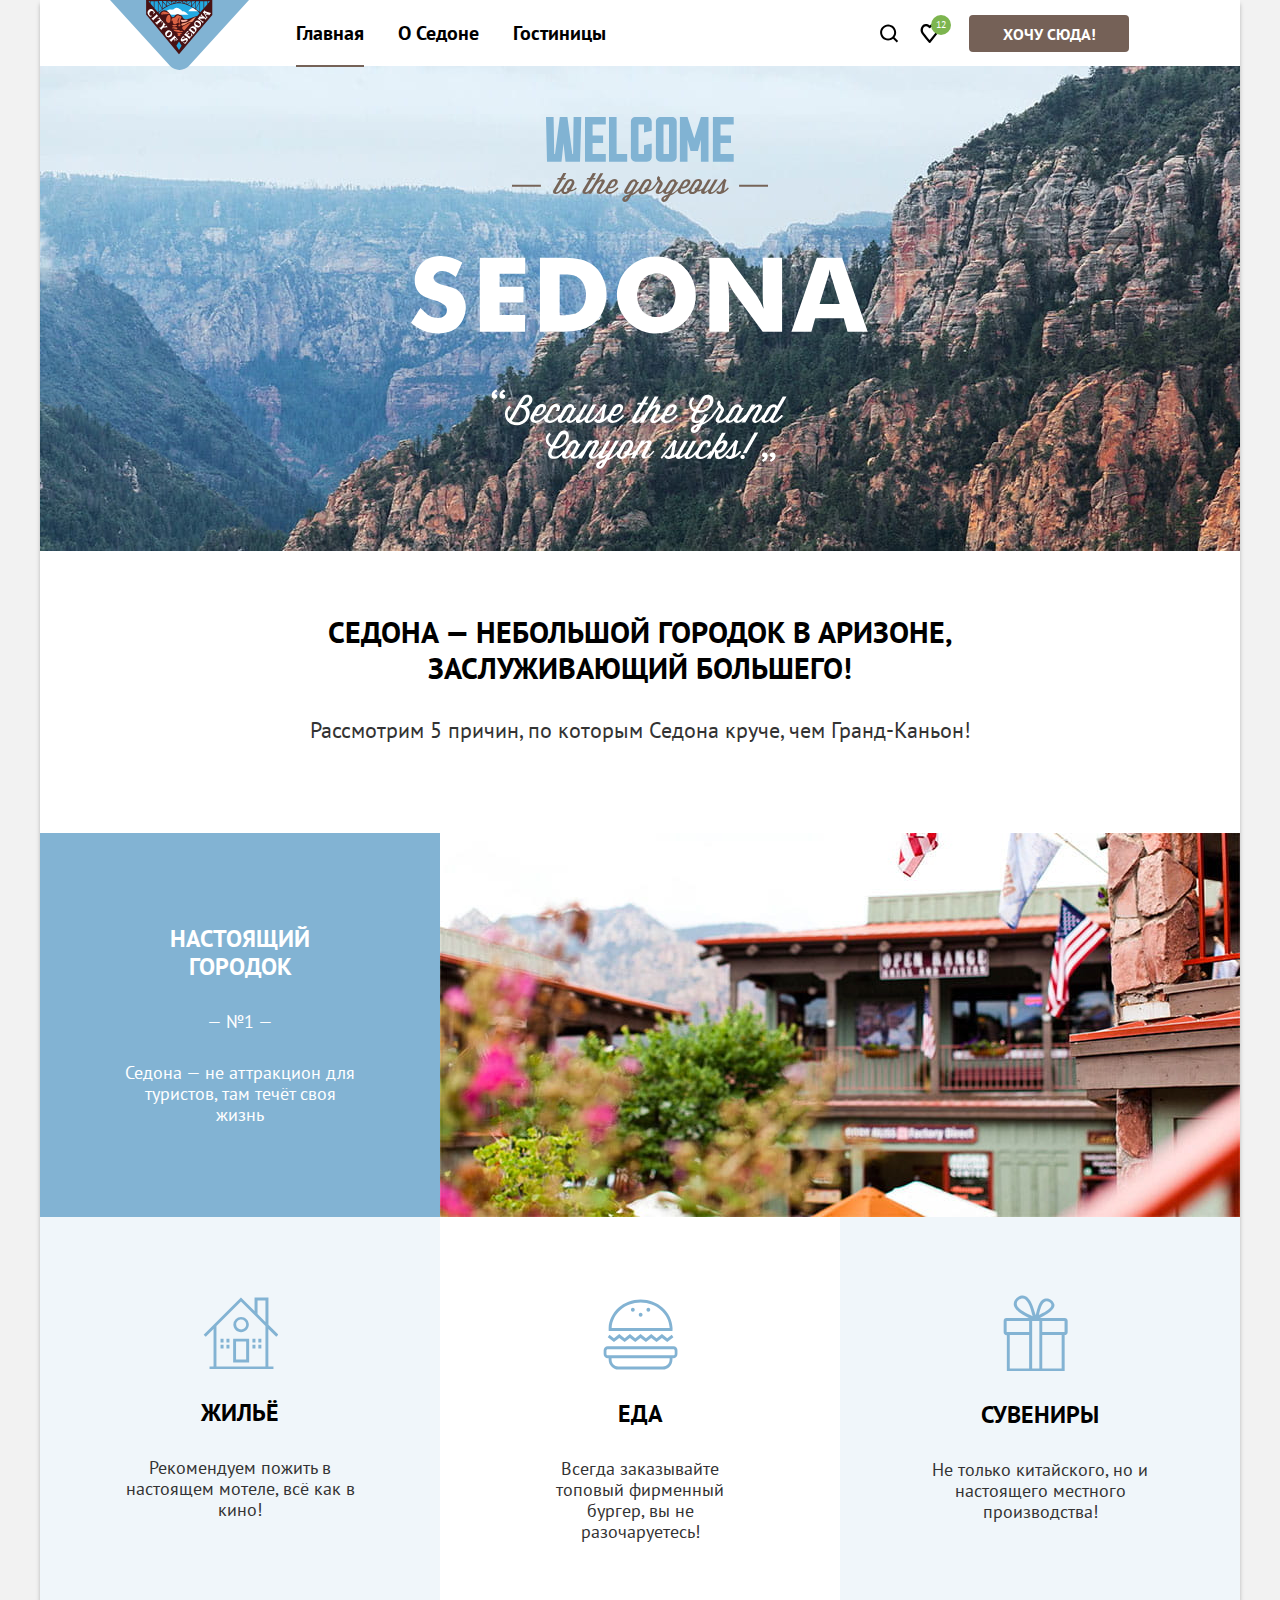
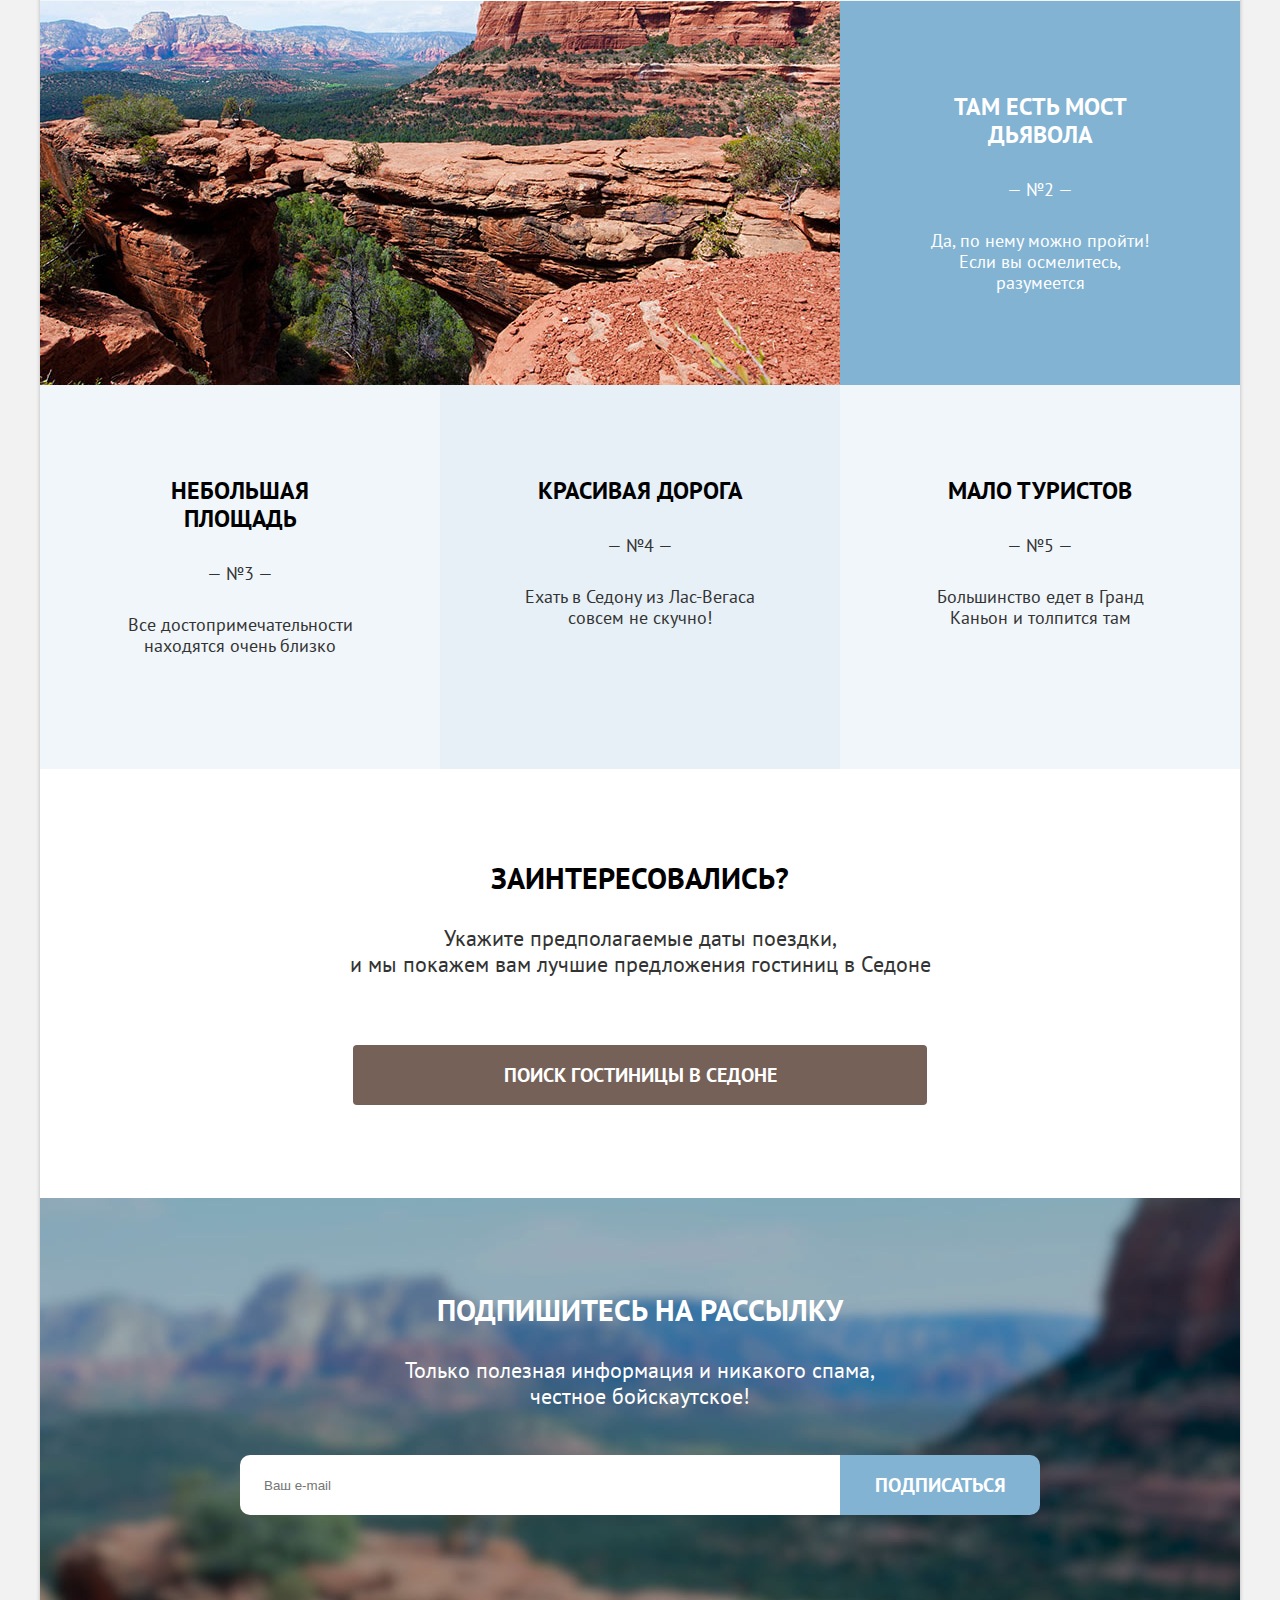
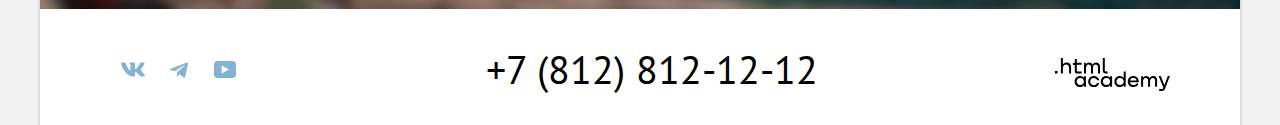
==== index.html @ f8d7c2b9 "Заканчивает добавление состояний элементов для каталога, кроме форм." ====
<!DOCTYPE html>
<html lang="ru">

  <head>
    <meta charset="utf-8" />
    <title>Седона - туристический городок в штате Аризона</title>
    <link rel="stylesheet" href="styles/styles.css" />
  </head>

  <body>
    <div class="common-container">
      <header class="main-header">
        <nav class="navigation">
          <a class="navigation-logo" href="https://htmlacademy.ru/">
            <img class="header-logo" src="images/logo-sedona.svg" width="139" height="70"
              alt="Логотип сайта туристического городка Седона." />
          </a>
          <ul class="navigation-list">
            <li class="navigation-list-item">
              <a class="navigation-link-current navigation-link-nav" href="index.html">Главная</a>
            </li>
            <li class="navigation-list-item">
              <a class="navigation-link navigation-link-nav" href="#">О Седоне</a>
            </li>
            <li class="navigation-list-item">
              <a class="navigation-link navigation-link-nav" href="catalog.html">Гостиницы</a>
            </li>
          </ul>
          <ul class="navigation-list navigation-user">
            <li class="navigation-list-item">
              <a class="navigation-link navigation-link-user" href="#">
                <span class="visually-hidden">Поиск</span>
              </a>
            </li>
            <li class="navigation-list-item">
              <a class="navigation-link navigation-link-user navigation-link-user-favorite" href="#">
                <span class="visually-hidden">Избранное</span>
                <span class="navigation-counter">12</span>
              </a>
            </li>
            <li class="navigation-list-item">
              <button class="button navigation-button-favourites" type="button">
                <span class="favourites-button">Хочу сюда!</span>
              </button>
            </li>
          </ul>
        </nav>
      </header>
      <main class="main-index main-container">
        <h1 class="visually-hidden">
          Седона - туристический городок в штате Аризона
        </h1>
        <section class="greeting">
          <h2 class="visually-hidden">Приветствие</h2>
          <img class="greeting-image" src="images/welcome.svg" width="458" height="352"
            alt="Надпись: welcome to the gorgeous Sedona 'Because the Grand Canyon sucks'." />
        </section>
        <section class="description">
          <h2 class="description-title">
            Седона — небольшой городок в Аризоне,<br>
            заслуживающий большего!
          </h2>
          <p class="best-description">Рассмотрим 5 причин, по которым Седона круче, чем Гранд-Каньон!</p>
        </section>
        <section class="advantages">
          <h2 class="visually-hidden">Преимущества</h2>
          <ol class="advantages-list">
            <li class="advantages-list-item-long">
              <div class="container-advantages-list-1">
                <div class="container-advantages-list-item">
                  <h3 class="advantages-title">Настоящий городок</h3>
                  <span class="advantages-number">— №1 —</span>
                  <p class="advantages-description">
                    Седона — не аттракцион для туристов, там течёт своя жизнь
                  </p>
                </div>
                <img class="advantages-image" src="images/photo-sedona.jpg" width="800" height="384"
                  alt="Вид одной из улиц Седоны." />
              </div>
              <ul class="internal-advantages-list">
                <li class="internal-advantages-list-item">
                  <span class="internal-advantages-house"></span>
                  <h4 class="internal-advantages-title">Жильё</h4>
                  <p class="internal-advantages-description">
                    Рекомендуем пожить в настоящем мотеле, всё как в кино!
                  </p>
                </li>
                <li class="internal-advantages-list-item list-item-tipe-1">
                  <span class="internal-advantages-meal"></span>
                  <h4 class="internal-advantages-title">Еда</h4>
                  <p class="internal-advantages-description">
                    Всегда заказывайте топовый фирменный бургер, вы не
                    разочаруетесь!
                  </p>
                </li>
                <li class="internal-advantages-list-item">
                  <span class="internal-advantages-souvenir"></span>
                  <h4 class="internal-advantages-title">Сувениры</h4>
                  <p class="internal-advantages-description">
                    Не только китайского, но и настоящего местного производства!
                  </p>
                </li>
              </ul>
            </li>
            <li class="advantages-list-item-long">
              <div class="container-advantages-list-2">
                <img class="advantages-image" src="images/photo-canyon.jpg" width="800" height="384"
                  alt="Вид на мост дьявола." />
                <div class="container-advantages-list-item">
                  <h3 class="advantages-title">Там есть мост дьявола</h3>
                  <span class="advantages-number">— №2 —</span>
                  <p class="advantages-description">
                    Да, по нему можно пройти! Если вы осмелитесь, разумеется
                  </p>
                </div>
              </div>
            </li>
            <li class="advantages-list-item">
              <h3 class="advantages-title">Небольшая площадь</h3>
              <span class="advantages-number">— №3 —</span>
              <p class="advantages-description">
                Все достопримечательности находятся очень близко
              </p>
            </li>
            <li class="advantages-list-item list-item-tipe-2">
              <h3 class="advantages-title">Красивая дорога</h3>
              <span class="advantages-number">— №4 —</span>
              <p class="advantages-description">
                Ехать в Седону из Лас-Вегаса совсем не скучно!
              </p>
            </li>
            <li class="advantages-list-item">
              <h3 class="advantages-title">Мало туристов</h3>
              <span class="advantages-number">— №5 —</span>
              <p class="advantages-description">
                Большинство едет в Гранд Каньон и толпится там
              </p>
            </li>
          </ol>
        </section>
        <section class="search">
          <h2 class="visually-hidden">Поиск гостиницы</h2>
          <span class="search-question">Заинтересовались?</span>
          <p class="search-description">
            Укажите предполагаемые даты поездки,<br>
            и мы покажем вам лучшие предложения гостиниц в Седоне
          </p>
          <a class="button search-button" href="#">Поиск гостиницы в Седоне</a>
        </section>
      </main>
      <footer class="main-footer">
        <section class="newsletter">
          <h2 class="newsletter-title">Подпишитесь на рассылку</h2>
          <p class="newsletter-description">
            Только полезная информация и никакого спама,<br>
            честное бойскаутское!
          </p>
          <form class="newsletter-form" action="https://echo.htmlacademy.ru/" method="post">
            <label class="visually-hidden" for="newsletter-email">Email</label>
            <input class="newsletter-form-field" type="email" placeholder="Ваш e-mail" name="email"
              id="newsletter-email" />
            <button class="button button-primary newsletter-button" type="submit">
              Подписаться
            </button>
          </form>
        </section>
        <section class="footer-contacts">
          <h2 class="visually-hidden">Контакты</h2>
          <div class="footer-container">
            <section class="footer-contacts-social">
              <h3 class="visually-hidden">Социальные сети</h3>
              <ul class="footer-contacts-social-list">
                <li class="footer-contacts-social-list-item">
                  <a class="footer-contacts-social-link" href="https://vk.com/htmlacademy">
                    <svg class="navigation-icon" aria-hidden="true" focusable="false" width="24" height="15"
                      viewBox="0 0 24 15" xmlns="http://www.w3.org/2000/svg">
                      <path fill-rule="evenodd" clip-rule="evenodd"
                        d="M23.45 1.45c.17-.55 0-.95-.8-.95h-2.62c-.67 0-.98.35-1.14.73 0 0-1.34 3.2-3.23 5.27-.61.6-.89.8-1.22.8-.17 0-.42-.2-.42-.74V1.45c0-.66-.18-.95-.74-.95H9.15c-.42 0-.67.3-.67.6 0 .61.95.76 1.05 2.5v3.8c0 .84-.16.99-.5.99-.88 0-3.05-3.21-4.33-6.89-.25-.71-.5-1-1.17-1H.9c-.75 0-.9.35-.9.73 0 .68.89 4.07 4.14 8.55 2.18 3.06 5.23 4.72 8.01 4.72 1.67 0 1.88-.37 1.88-1v-2.32c0-.73.16-.88.69-.88.38 0 1.05.2 2.61 1.67 1.78 1.75 2.07 2.53 3.08 2.53h2.62c.75 0 1.13-.37.91-1.1-.24-.72-1.09-1.77-2.21-3.02-.62-.7-1.54-1.47-1.81-1.86-.4-.49-.28-.7 0-1.14 0 0 3.2-4.43 3.53-5.93Z" />
                    </svg>
                    <span class="visually-hidden">Вконтакте</span>
                  </a>
                </li>
                <li class="footer-contacts-social-list-item">
                  <a class="footer-contacts-social-link" href="https://t.me/htmlacademy">
                    <svg class="navigation-icon" aria-hidden="true" focusable="false" width="18" height="16"
                      viewBox="0 0 18 16" xmlns="http://www.w3.org/2000/svg">
                      <path
                        d="M16.79.6.84 6.75c-1.09.43-1.08 1.04-.2 1.31l4.1 1.28 9.47-5.98c.44-.27.85-.12.52.18l-7.68 6.92-.28 4.22c.41 0 .6-.19.83-.41l1.99-1.93 4.13 3.05c.77.42 1.31.2 1.5-.7l2.72-12.8C18.22.77 17.5.27 16.79.59Z" />
                    </svg>
                    <span class="visually-hidden">Телеграм</span>
                  </a>
                </li>
                <li class="footer-contacts-social-list-item">
                  <a class="footer-contacts-social-link" href="https://www.youtube.com/user/htmlacademyru">
                    <svg class="navigation-icon" aria-hidden="true" focusable="false" width="22" height="17"
                      viewBox="0 0 22 17" xmlns="http://www.w3.org/2000/svg">
                      <path
                        d="M18.6 0H3.18C1.31 0 0 1.6 0 3.4v10.1C0 15.4 1.31 17 3.17 17h15.66c1.64 0 3.17-1.6 3.17-3.4V3.4C21.78 1.6 20.47 0 18.6 0ZM7.67 12.54V4.46L15 8.5l-7.33 4.04Z" />
                    </svg>
                    <span class="visually-hidden">Ютюб</span>
                  </a>
                </li>
              </ul>
            </section>
            <section class="footer-contacts-phone">
              <h3 class="visually-hidden">Номер телефона</h3>
              <a class="footer-contacts-phone-number" href="tel:+78128121212">+7 (812) 812-12-12</a>
            </section>
            <section class="footer-contacts-logo">
              <h3 class="visually-hidden">Логотип</h3>
              <a class="footer-contacts-logo-link" href="https://htmlacademy.ru/">
                <svg class="footer-contacts-logo-icon" aria-hidden="true" focusable="false" width="115" height="33"
                  viewBox="0 0 115 33" xmlns="http://www.w3.org/2000/svg">
                  <path
                    d="M0 12.9v2.6h2.5v-2.6H0ZM11.6 4.5c-1.6 0-2.8.7-3.6 1.7h-.1V0h-2v15.5h2v-5.3c0-2.1 1.3-3.6 3.3-3.6 1.8 0 2.9 1.4 2.9 3.2v5.7h2V9.4c.1-3-1.8-4.9-4.5-4.9ZM26.6 4.8h-4.8V1.1h-2v3.8h-1.9v2h1.9v6c0 1.7 1 2.7 2.7 2.7h4.1v-2h-3.7c-.7 0-1.1-.4-1.1-1.1V6.8h4.8v-2ZM41.1 4.6c-1.6 0-2.9.8-3.5 2.1h-.1c-.6-1.2-1.8-2.1-3.4-2.1-1.4 0-2.5.8-3.1 1.8h-.1V4.8H29v10.6h2V10c0-2 1-3.5 2.6-3.5 1.5 0 2.4 1 2.4 2.6v6.3h2V9.8c0-2.4 1.4-3.3 2.6-3.3 1.5 0 2.4 1 2.4 2.6v6.3h2V8.9c.1-2.5-1.4-4.3-3.9-4.3ZM47.8 12.7c0 1.7 1 2.7 2.8 2.7h2v-2h-1.7c-.7 0-1.1-.4-1.1-1.1V0h-2v12.7ZM28.9 19.7c-.9-1.1-2.2-1.8-3.9-1.8-3.1 0-5.4 2.3-5.4 5.6s2.3 5.6 5.4 5.6c1.8 0 3-.8 3.8-1.9h.1v1.6h2V18.2h-2v1.5Zm-3.6 7.4c-2.2 0-3.6-1.6-3.6-3.6s1.4-3.6 3.6-3.6 3.6 1.6 3.6 3.6c0 1.9-1.4 3.6-3.6 3.6ZM44.2 22c-.5-2.4-2.6-4.1-5.4-4.1a5.4 5.4 0 0 0-5.6 5.6c0 3.1 2.2 5.6 5.6 5.6 2.8 0 4.9-1.8 5.4-4.2h-2.1a3.4 3.4 0 0 1-3.3 2.3c-2.2 0-3.6-1.6-3.6-3.6s1.4-3.6 3.6-3.6c1.6 0 2.8 1 3.3 2.2h2.1V22ZM55.1 19.7c-.9-1.1-2.2-1.8-3.9-1.8-3.1 0-5.4 2.3-5.4 5.6s2.3 5.6 5.4 5.6c1.8 0 3-.8 3.8-1.9h.1v1.6h2V18.2h-2v1.5Zm-3.6 7.4c-2.2 0-3.6-1.6-3.6-3.6s1.4-3.6 3.6-3.6 3.6 1.6 3.6 3.6c0 1.9-1.5 3.6-3.6 3.6ZM68.7 19.8c-.9-1.1-2.2-1.9-3.9-1.9-3.1 0-5.4 2.3-5.4 5.6s2.2 5.6 5.4 5.6c1.7 0 3-.8 3.8-1.8h.1v1.5h2V13.4h-2v6.4Zm-3.6 7.3c-2.2 0-3.6-1.6-3.6-3.6s1.4-3.6 3.6-3.6 3.6 1.6 3.6 3.6c-.1 2-1.5 3.6-3.6 3.6ZM78.3 17.9c-3.3 0-5.5 2.5-5.5 5.6 0 3 2.1 5.6 5.5 5.6 2.5 0 4.5-1.3 5.2-3.6h-2.1c-.5 1-1.6 1.6-3 1.6-1.9 0-3.3-1.3-3.4-2.9h8.8c.2-3.6-2-6.3-5.5-6.3Zm0 1.9c1.7 0 3 1 3.3 2.6h-6.5c.3-1.5 1.5-2.6 3.2-2.6ZM98.2 17.9c-1.6 0-2.9.8-3.6 2h-.1c-.6-1.2-1.8-2-3.4-2-1.4 0-2.5.7-3.1 1.8v-1.5h-1.9v10.6h2v-5.4c0-2 1-3.4 2.6-3.5 1.5 0 2.4 1 2.4 2.6v6.3h2v-5.6c0-2.4 1.4-3.3 2.6-3.3 1.5 0 2.4 1 2.4 2.6v6.3h2v-6.5c.1-2.6-1.4-4.4-3.9-4.4ZM109.4 27l-3.6-8.9h-2.2l4.8 11.6c-.3.9-.7 1.2-1.7 1.2h-2.5v2h2.5c1.8 0 2.8-.8 3.5-2.6l4.7-12.2h-2.1l-3.4 8.9Z" />
                </svg>
                <span class="visually-hidden">Логотип HTML academy</span>
              </a>
            </section>
          </div>
        </section>
      </footer>
    </div>
  </body>

</html>
---- styles/styles.css ----
@font-face {
  font-family: "PT Sans";
  font-weight: 400;
  font-style: normal;
  src: url("../fonts/ptsans-400.woff2") format("woff2");
  font-display: swap;
}

@font-face {
  font-family: "PT Sans";
  font-weight: 700;
  font-style: normal;
  src: url("../fonts/ptsans-700.woff2") format("woff2");
  font-display: swap;
}

html {
  height: 100%;
}

body {
  margin: 0;
  height: 100%;
  font-family: "PT Sans", "Arial", sans-serif;
  font-size: 18px;
  line-height: 21px;
  color: #333333;
  background-color: #F2F2F2;
}

.visually-hidden {
  position: absolute;
  width: 1px;
  height: 1px;
  margin: -1px;
  padding: 0;
  border: 0;
  clip: rect(0 0 0 0);
  overflow: hidden;
}

.button {
  display: inline-block;
  font-family: inherit;
  font-weight: 700;
  font-size: 16px;
  line-height: 20px;
  text-align: center;
  text-transform: uppercase;
  color: #FFFFFF;
  background-color: #756157;
  text-decoration: none;
  cursor: pointer;
  padding: 9px 15px 8px 15px;
  border: 0;
  border-radius: 4px;
}

.button:hover {
  background-color: #615048;
}

.button:focus {
  background-color: #615048;
  outline: none;
}

.button:active {
  color: rgba(255, 255, 255, 0.3);
  background-color: #756157;
}

.button:disabled {
  color: #FFFFFF;
  background-color: #E5E5E5;
}

.button-primary {
  background-color: #82B3D3;
}

.button-primary:hover {
  background-color: #68A2CA;
}

.button-primary:focus {
  background-color: #68A2CA;
  outline: none;
}

.button-primary:active {
  color: rgba(255, 255, 255, 0.3);
  background-color: #82B3D3;
}

.button-secondary {
  background-color: #7DB54F;
}

.button-secondary:hover {
  background-color: #6C9E42;
}

.button-secondary:focus {
  background-color: #6C9E42;
  outline: none;
}

.button-secondary:active {
  color: rgba(255, 255, 255, 0.3);
  background-color: #7DB54F;
}

.common-container {
  display: flex;
  flex-direction: column;
  min-height: 100%;
  background-color: #FFFFFF;
  margin: 0 auto;
  width: 1200px;
  box-shadow: 0px 4px 4px rgba(0, 0, 0, 0.25);
}

.main-container {
  flex-grow: 1;
}

/* Index page */

.navigation {
  display: flex;
  padding-left: 70px;
  padding-right: 70px;
}

.navigation-logo {
  width: 139px;
  margin-right: 30px;
}

.header-logo {
  display: block;
  position: absolute;

}

.navigation-list {
  display: flex;
  flex-wrap: wrap;
  margin: 0;
  padding: 0;
  width: 550px;
  list-style-type: none;
}

.navigation-link,
.navigation-link-current {
  font-family: "PT Sans", "Arial", sans-serif;
  font-size: 20px;
  line-height: 26px;
  font-weight: 700;
  text-align: center;
  color: #000000;
  text-transform: capitalize;
  text-decoration: none;
}

.navigation-link-current {
  position: relative;
}

.navigation-link-current::before {
  position: absolute;
  bottom: -1px;
  width: 68px;
  height: 2px;
  background-color: #756257;
  content: "";
}

.navigation-link-current-catalog::before {
  width: 93px;
}

.navigation-link-nav {
  display: block;
  padding: 20px 17px;
}

.navigation-link-nav:hover {
  color: #756157;
}

.navigation-link-nav:focus {
  color: #756157;
}

.navigation-link-nav:active {
  color: rgba(117, 97, 87, 0.3);
}

.navigation-user {
  max-width: 300px;
  align-items: center;
  justify-content: flex-end;
}

.navigation-link-user {
  display: block;
  min-width: 18px;
  min-height: 18px;
  padding: 24px 11px;
  background-size: cover;
  background-repeat: no-repeat;
  background-position: center;
  background-size: 19px 19px;
}

.navigation-list-item:nth-child(1) .navigation-link-user {
  background-image: url("../images/search.svg");
}

.navigation-list-item:nth-child(2) .navigation-link-user {
  background-image: url("../images/favorite.svg");
}

.navigation-link-user-favorite {
  position: relative;
}

.navigation-counter {
  position: absolute;
  box-sizing: border-box;
  top: 15px;
  right: -2px;
  width: 20px;
  height: 20px;
  padding-top: 3px;
  font-weight: 400;
  font-size: 10px;
  line-height: 13px;
  color: #FFFFFF;
  background-color: #7DB54F;
  border-radius: 50%;
}

.navigation-button-favourites {
  min-width: 160px;
  margin: auto;
  margin-left: 20px;
}

.greeting {
  padding-top: 51px;
  padding-bottom: 82px;
  background-image: url("../images/background/greeting-background.jpg");
  background-size: cover;
  background-repeat: no-repeat;
  text-align: center;
}

.greeting-image {
  display: block;
  margin: 0 auto;
}

.description {
  padding-top: 63px;
  padding-bottom: 90px;
  font-size: 22px;
  line-height: 26px;
  text-align: center;
}

.description-title {
  margin: 0;
  margin-bottom: 31px;
  font-weight: 700;
  font-size: 30px;
  line-height: 36px;
  color: #000000;
  text-transform: uppercase;
}

.best-description {
  margin: 0;
}

.advantages {
  text-align: center;
}

.advantages-list {
  display: flex;
  flex-wrap: wrap;
  margin: 0;
  padding: 0;
  list-style-type: none;
}

.advantages-title,
.internal-advantages-title {
  margin: 0;
  margin-bottom: 30px;
  font-weight: 700;
  font-size: 24px;
  line-height: 28px;
  text-transform: uppercase;
  color: #000000;
}

.advantages-number {
  display: block;
  margin-bottom: 30px;
}

.advantages-description,
.internal-advantages-description {
  margin: 0;
}

.container-advantages-list-item {
  box-sizing: border-box;
  padding-top: 92px;
  padding-bottom: 50px;
  padding-left: 85px;
  padding-right: 85px;
  width: 400px;
  color: #FFFFFF;
  background-color: #82B3D3;
}

.container-advantages-list-item .advantages-title {
  color: #FFFFFF;
}

.container-advantages-list-item,
.internal-advantages-list-item,
.advantages-list-item {
  min-height: 384px;
}

.internal-advantages-list {
  display: flex;
  flex-wrap: wrap;
  padding: 0;
  list-style-type: none;
}

.internal-advantages-house {
  display: block;
  margin-bottom: 30px;
  background-image: url("../images/advantage-icons/house.svg");
  width: 75px;
  height: 72px;
  background-repeat: no-repeat;
  margin-left: auto;
  margin-right: auto;
}

.internal-advantages-meal {
  display: block;
  margin-bottom: 30px;
  background-image: url("../images/advantage-icons/meal.svg");
  width: 75px;
  height: 72px;
  background-repeat: no-repeat;
  margin-left: auto;
  margin-right: auto;
}

.internal-advantages-souvenir {
  display: block;
  margin-bottom: 30px;
  background-image: url("../images/advantage-icons/souvenir.svg");
  width: 75px;
  height: 76px;
  background-repeat: no-repeat;
  margin-left: auto;
  margin-right: auto;
}

.container-advantages-list-1 {
  display: flex;
  flex-wrap: wrap;
}

.container-advantages-list-2 {
  display: flex;
  flex-wrap: wrap;
}

.internal-advantages-list-item {
  box-sizing: border-box;
  padding-top: 80px;
  padding-bottom: 50px;
  padding-left: 85px;
  padding-right: 85px;
  width: 400px;
  background-color: rgba(131, 179, 211, 0.12);
}

.internal-advantages-list-item:nth-child(2) {
  padding-top: 81px;
}

.internal-advantages-list-item:nth-child(3) {
  padding-top: 78px;
}

.list-item-tipe-1 {
  background-color: #FFFFFF;
}

.advantages-list-item {
  box-sizing: border-box;
  padding-top: 92px;
  padding-bottom: 50px;
  padding-left: 85px;
  padding-right: 85px;
  width: 400px;
  background-color: rgba(131, 179, 211, 0.12);
}

.list-item-tipe-2 {
  background-color: rgba(131, 179, 211, 0.2);
}

.search {
  padding-top: 91px;
  padding-bottom: 93px;
  font-size: 22px;
  line-height: 26px;
  text-align: center;
}

.search-question {
  display: block;
  margin-bottom: 29px;
  font-weight: 700;
  font-size: 30px;
  line-height: 36px;
  text-transform: uppercase;
  color: #000000;
}

.search-button {
  box-sizing: border-box;
  padding: 12px 15px;
  min-width: 574px;
  font-size: 20px;
  line-height: 36px;
}

.search-description {
  margin: 0;
  margin-bottom: 68px;
}

.newsletter {
  padding-top: 94px;
  padding-bottom: 94px;
  font-size: 22px;
  line-height: 26px;
  text-align: center;
  background-image: url("../images/background/newsletter-background.jpg");
  background-size: cover;
  background-repeat: no-repeat;
  color: #FFFFFF;
}

.newsletter-form {
  display: grid;
  grid-template-columns: min(600px) min(200px);
  justify-content: center;
}

.newsletter-form-field {
  padding: 20px 22px 19px 22px;
  border: 2px solid transparent;
  border-radius: 10px 0px 0px 10px;
}

.newsletter-form-field:hover {
  border: 2px solid #68A2CA;
  ;
}

.newsletter-form-field:focus {
  border: 2px solid #68A2CA;
  outline: none;
}

.newsletter-form-field-catalog {
  background-color: #F2F2F2;
}

.newsletter-button {
  border-radius: 0px 10px 10px 0px;
  padding: 12px 15px;
}

.newsletter-title,
.newsletter-title-1 {
  margin: 0;
  margin-bottom: 29px;
  font-weight: 700;
  font-size: 30px;
  line-height: 36px;
  text-transform: uppercase;
}

.newsletter-title-1 {
  color: #000000;
}

.newsletter-description {
  margin: 0;
  margin-bottom: 46px;
}

.newsletter-button {
  font-size: 20px;
  line-height: 36px;
}

.footer-container {
  display: flex;
  justify-content: space-between;
}

.footer-contacts {
  padding-top: 40px;
  padding-bottom: 30px;
  padding-right: 70px;
  padding-left: 70px;
}

.footer-contacts-social-list {
  display: flex;
  flex-wrap: wrap;
  max-width: 190px;
  margin: 0;
  padding: 0;
  list-style-type: none;
}

.footer-contacts-social-link {
  display: block;
  min-width: 22px;
  min-height: 17px;
  padding: 12px;
}

.navigation-icon {
  position: absolute;
  margin: auto;
  top: 0;
  bottom: 0;
  right: 0;
  left: 0;
}

.footer-contacts-social-list-item {
  position: relative;
}

.navigation-icon {
  fill: #83B3D3;
}

.footer-contacts-social-link:hover .navigation-icon {
  fill: #68A2CA;
}

.footer-contacts-social-link:focus .navigation-icon {
  fill: #68A2CA;
}

.footer-contacts-social-link:active .navigation-icon {
  fill: rgba(104, 162, 202, 0.3);
}

.footer-contacts-phone-number {
  padding: 5px 0;
  font-family: "PT Sans", "Arial", sans-serif;
  font-weight: 400;
  font-size: 40px;
  line-height: 40px;
  text-transform: uppercase;
  text-decoration: none;
  color: #000000;
}

.footer-contacts-phone-number:hover {
  color: #756157;
}

.footer-contacts-phone-number:focus {
  color: #756157;
}

.footer-contacts-phone-number:active {
  color: rgba(117, 97, 87, 0.3);
}

.footer-contacts-logo-link {
  display: block;
  padding-top: 9px;
  min-width: 115px;
  min-height: 34px;
}

.footer-contacts-logo-icon {
  fill: #000000;
}

.footer-contacts-logo-link:hover .footer-contacts-logo-icon {
  fill: #756157;
}

.footer-contacts-logo-link:focus .footer-contacts-logo-icon {
  fill: #756157;
}

.footer-contacts-logo-link:active .footer-contacts-logo-icon {
  fill: rgba(117, 97, 87, 0.3);
}

/* Catalog page */

.inner-header-filters {
  padding: 70px;
  padding-top: 35px;
  background-image: url("../images/background/filters-background.jpg");
  background-size: cover;
  background-repeat: no-repeat;
  background-color: #756157;
  color: #FFFFFF;
}

.inner-header {
  width: 1060px;
  margin: 0 auto;
}

.inner-header-title {
  margin: 0;
  margin-bottom: 10px;
  font-weight: 700;
  font-size: 60px;
  line-height: 78px;
}

.breadcrumbs {
  display: flex;
  align-items: center;
  flex-wrap: wrap;
  margin: 0;
  margin-bottom: 40px;
  padding: 0;
  max-width: 400px;
  list-style-type: none;
}

.breadcrumbs-item a {
  display: block;
  min-width: 12px;
  min-height: 12px;
  font-family: inherit;
  font-size: 16px;
  line-height: 21px;
  color: #FFFFFF;
  text-decoration: none;
}

.breadcrumbs-item:not(:last-child) .breadcrumbs-link {
  position: relative;
  margin-right: 20px;
  padding: 4px;
}

.breadcrumbs-item:not(:last-child) .breadcrumbs-link::after {
  position: absolute;
  content: url("../images/arrow-right.svg");
  right: -13px;

}

.breadcrumbs-item:not(:last-child) .breadcrumbs-link:hover {
  color: rgba(255, 255, 255, 0.6);
}

.breadcrumbs-item:not(:last-child) .breadcrumbs-link:focus {
  color: #FFFFFF;
}

.breadcrumbs-item:not(:last-child) .breadcrumbs-link:active {
  color: rgba(255, 255, 255, 0.3);
}

.filters-form-container {
  display: flex;
}

.filters-form-group {
  margin: 0;
  padding: 0;
}

.filters-form-list {
  margin: 0;
  padding: 0;
  list-style-type: none;

}

.filters-form-title {
  font-weight: 700;
  font-size: 20px;
  line-height: 26px;
}

.button-submit {
  min-width: 160px;
  padding: 14px 15px;
  margin-bottom: 20px;
}

.button-reset {
  font-family: inherit;
  font-size: 16px;
  line-height: 20px;
  color: #FFFFFF;
  background-color: transparent;
  border: 3px solid transparent;
  border-radius: 4px;
  cursor: pointer;
}

.button-reset:hover {
  color: #FFFFFF;
  opacity: 0.6;
}

.button-reset:focus {
  color: #FFFFFF;
  border: 3px solid #83B3D3;
  outline: none;
}

.button-reset:active {
  color: #FFFFFF;
  opacity: 0.3;

}

.filters-button-wrapper {
  text-align: center;
}

.filters-infrastructure {
  width: 151px;
  margin-right: 70px;
}

.filters-accommodation {
  min-width: 146px;
  margin-right: 175px;
}

.filters-price {
  min-width: 288px;
  margin-right: 70px;
}

.select-catalog {
  display: flex;
  padding-top: 50px;
  padding-left: 72px;
  padding-right: 72px;
  flex-direction: column;
}

.select-catalog-wrapper {
  display: flex;
  flex-wrap: wrap;
  margin-bottom: 56px;
}

.control-select {
  box-sizing: border-box;
  min-width: 290px;
  padding: 9px 21px 9px 20px;
  border: 2px solid #E5E5E5;
  font-family: 'PT Sans';
  font-size: 18px;
  border-radius: 4px;
}

.select-quantity {
  margin: 0;
  margin-right: 191px;
  max-width: 370px;
  font-weight: 700;
  font-size: 30px;
  line-height: 36px;
  text-transform: uppercase;
  color: #000000;
}

.button-select-wrapper {
  display: flex;
  align-items: center;
  flex-wrap: wrap;
  margin-left: auto;
  max-width: 160px;
}

.button-select {
  width: 48px;
  height: 48px;
  margin-right: 8px;
  background-size: cover;
  background-repeat: no-repeat;
  background-position: center;
  background-size: 16px 14px;
  background-color: #FFFFFF;
  border: 2px solid #E5E5E5;
  border-radius: 4px;
}

.button-select:hover {
  border: 2px solid #000000;
}

.button-select:focus {
  border: 2px solid #68A2CA;
}

.button-select:active {
  border: 2px solid #000000;
}

.button-select-current {
  border: 2px solid #000000;
  background-image: url("../images/select-icons/select-1.svg");
}

.button-select:nth-child(2) {
  background-image: url("../images/select-icons/select-2.svg");
}

.button-select:nth-child(3) {
  background-image: url("../images/select-icons/select-3.svg");
}

.button-select:nth-child(3n) {
  margin-right: 0;
}

.hotel-list {
  display: grid;
  grid-template-columns: repeat(auto-fill, 340px);
  column-gap: 18px;
  margin: 0;
  margin-bottom: 96px;
  padding: 0;
  list-style-type: none;
}

.hotel-card {
  padding: 20px;
}

.hotel-card-item-wrapper {
  display: grid;
  grid-template-columns: 140px 140px;
  column-gap: 20px;
  row-gap: 16px;
}

.hotel-card-title {
  margin: 0;
  margin-bottom: 16px;
  font-weight: 700;
  font-size: 24px;
  line-height: 28px;
  color: #000000;
}

.hotel-card-image {
  margin-bottom: 16px;
}

.hotel-card-rating {
  padding: 9px 22px 8px 23px;
  background-color: #F2F2F2;
  font-size: 16px;
  line-height: 20px;
  text-align: center;
  text-transform: uppercase;
  border-radius: 4px;
}

.pagination {
  display: flex;
  flex-wrap: wrap;
  margin: 0;
  padding: 0;
  list-style-type: none;
}

.pagination-all {
  position: relative;
  display: flex;
  flex-wrap: wrap;
}

.pagination-all::before {
  position: absolute;
  width: 1055px;
  height: 0;
  top: -30px;
  border-bottom: 1px solid #E6E6E6;
  content: "";
}

.pagination-link {
  display: block;
  box-sizing: border-box;
  width: 60px;
  height: 60px;
  padding-top: 11px;
  font-weight: 700;
  font-size: 20px;
  line-height: 36px;
  text-align: center;
  text-transform: uppercase;
  background-color: #82B3D3;
  color: #FFFFFF;
  border-radius: 4px;
  cursor: pointer;
  text-decoration: none;
}

.pagination-item:not(:last-child) {
  margin-right: 8px;
}

.pagination-item:not(:first-child) .pagination-link {
  border: 1px solid #82B3D3;
}

.pagination-item:not(:first-child) .pagination-link:hover {
  background-color: #68A2CA;
}

.pagination-item:not(:first-child) .pagination-link:focus {
  background-color: #68A2CA;
  outline: none;
}

.pagination-item:not(:first-child) .pagination-link:active {
  background-color: #82B3D3;
  color: rgba(255, 255, 255, 0.3);
}

.pagination-select {
  min-width: 160px;
  padding: 14px 20px;
  border: 2px solid #E5E5E5;
  border-radius: 4px;
  font-family: 'PT Sans';
  font-size: 18px;
}

.pagination-current {
  color: #000000;
  background-color: #F2F2F2;
}

.pagination-label {
  margin-left: auto;
}

.newsletter-catalog {
  padding-top: 94px;
  padding-bottom: 94px;
  font-size: 22px;
  line-height: 26px;
  text-align: center;
}
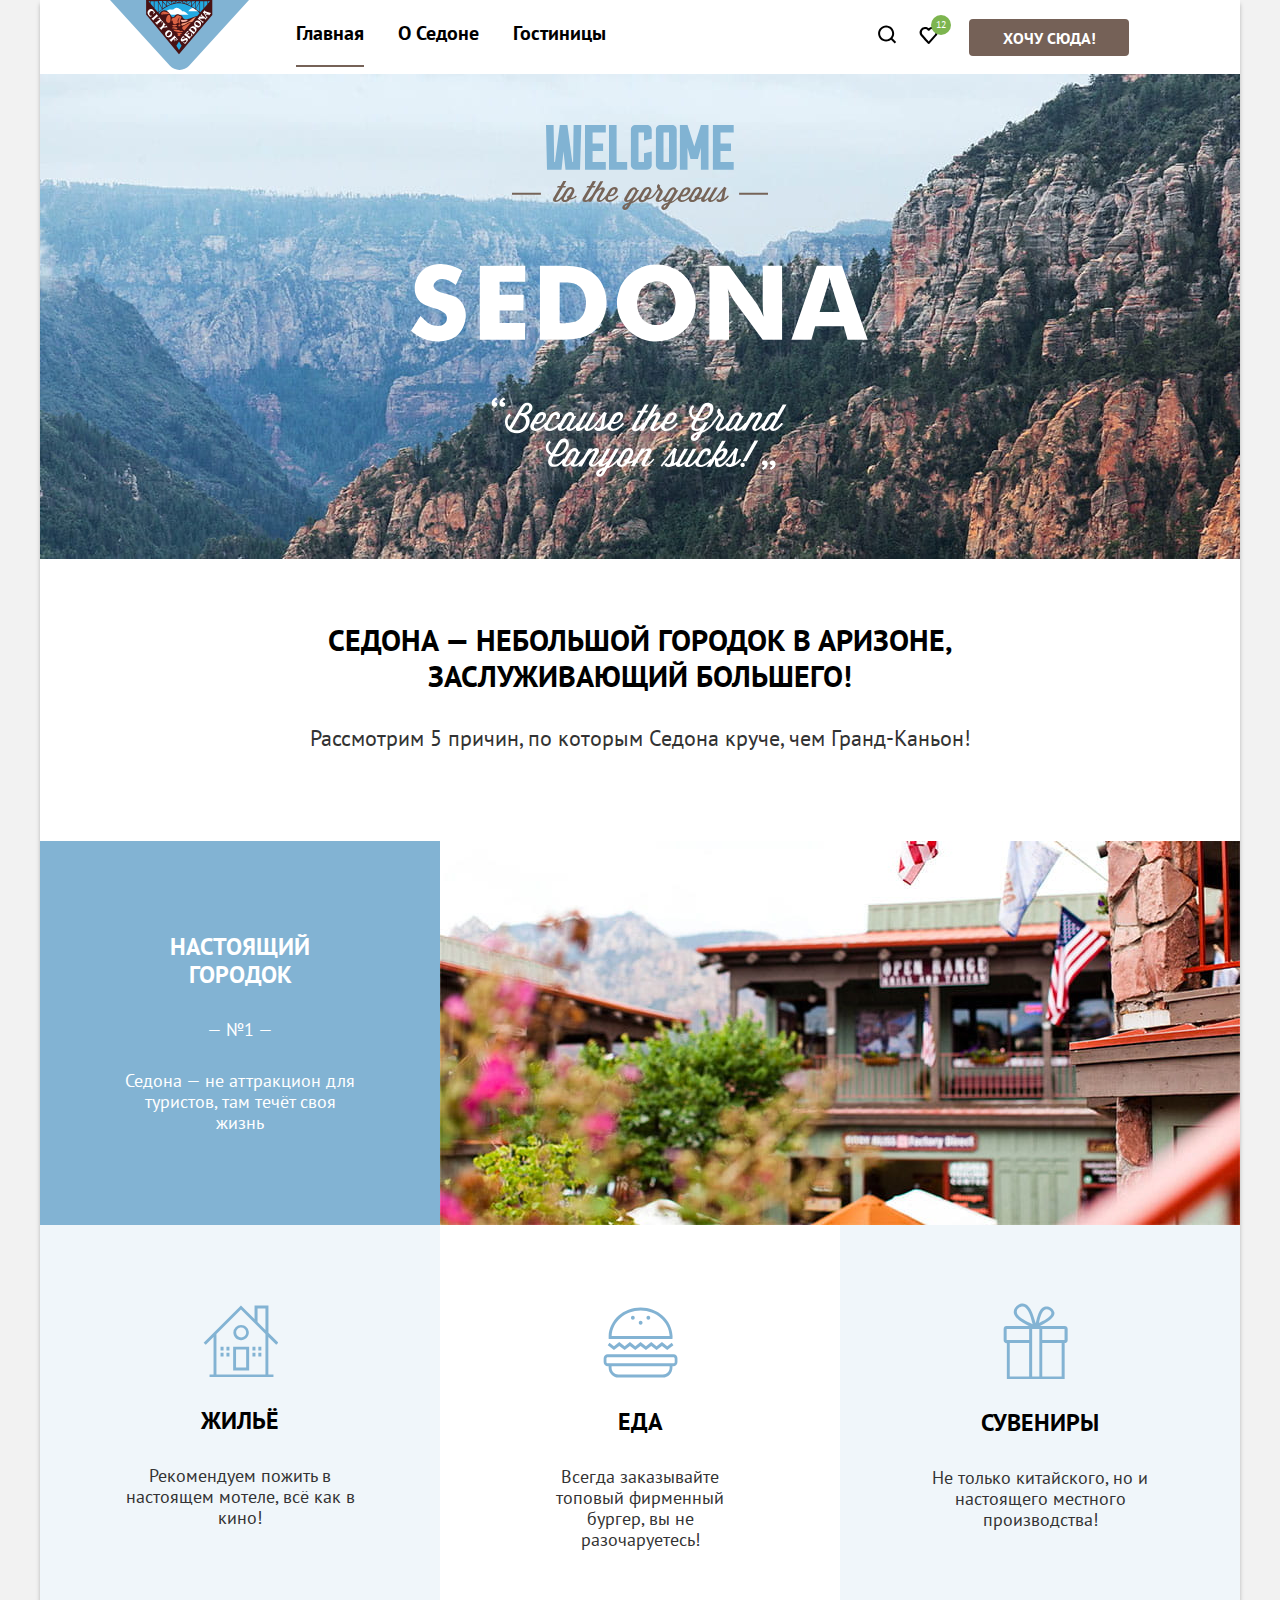
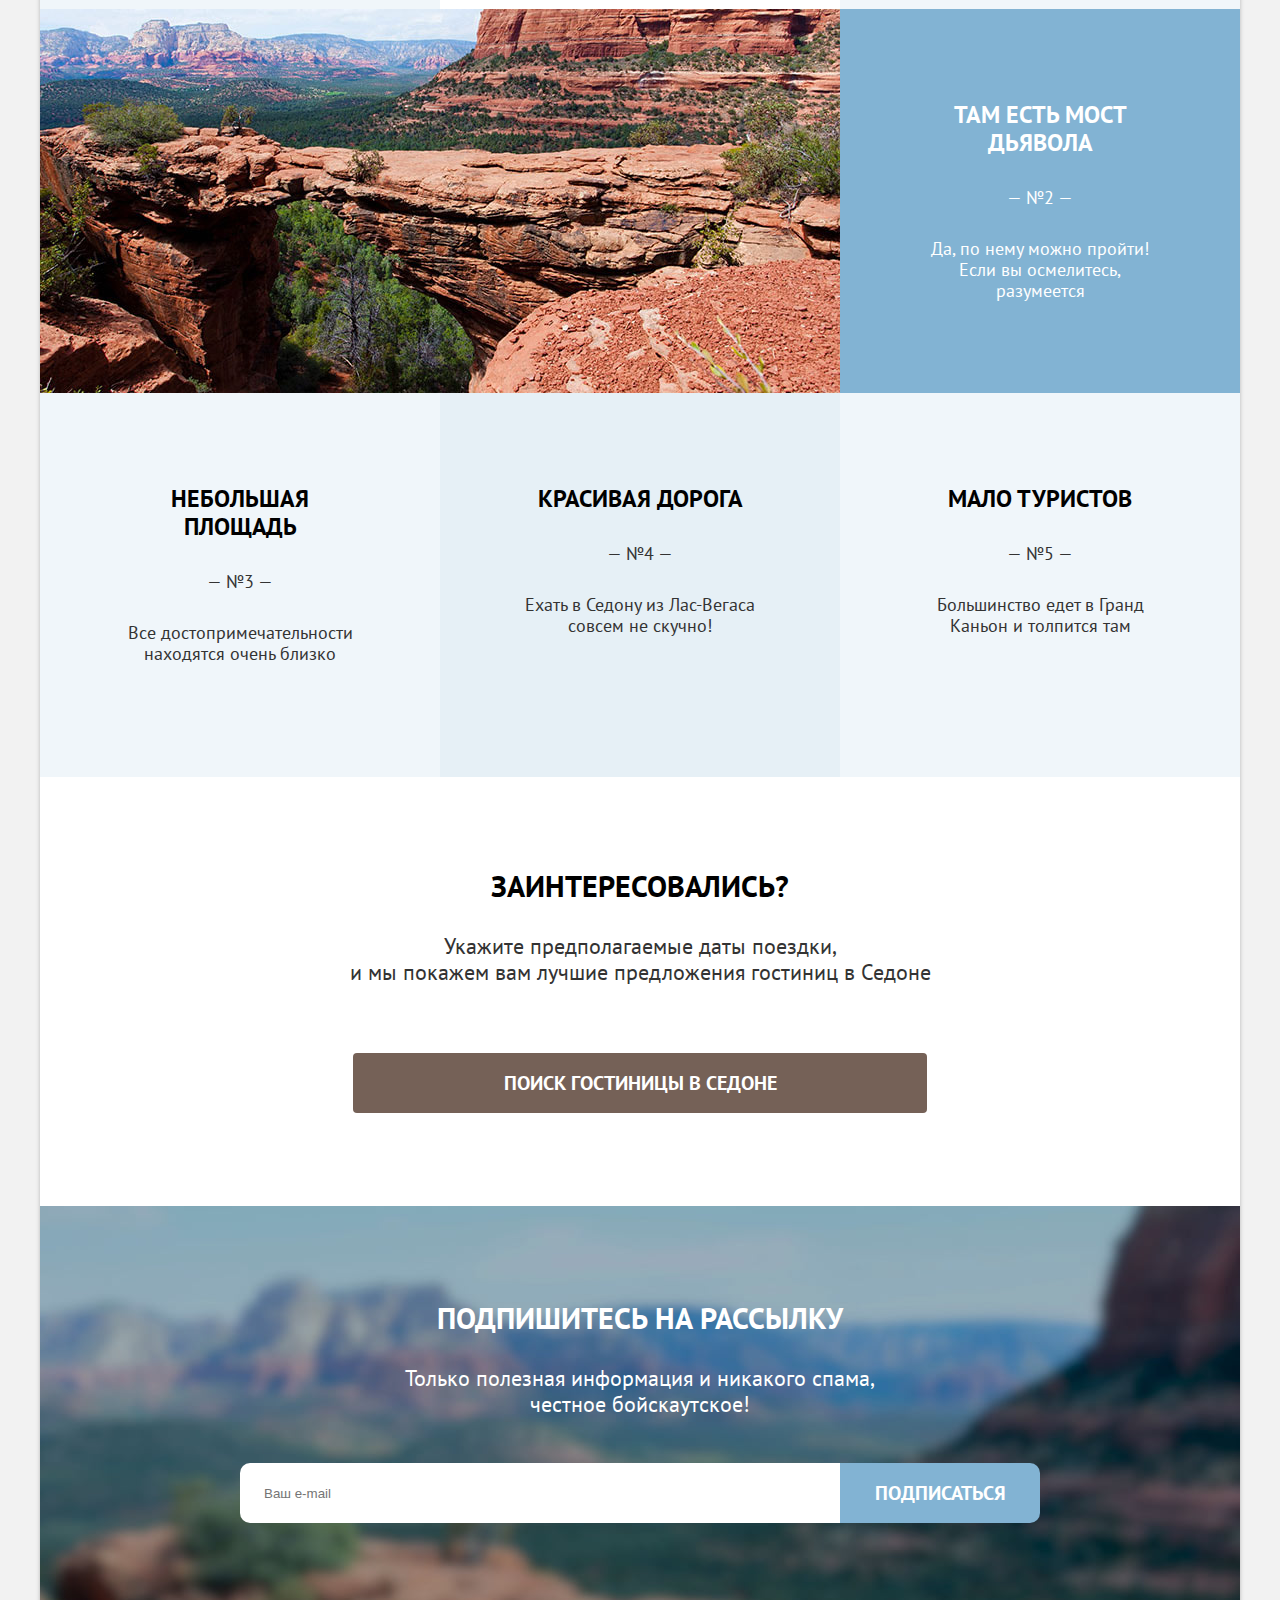
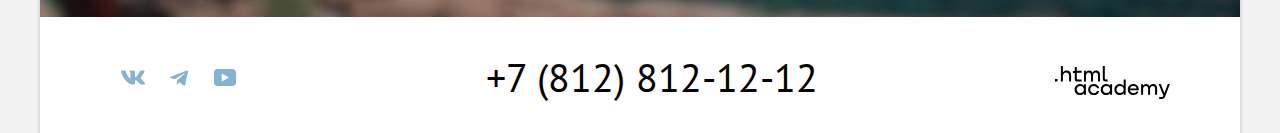
==== commit 70fb2a8e: "Merge pull request #8 from irinka-akva/master" ====
--- a/index.html
+++ b/index.html
@@ -29,11 +29,19 @@
           <ul class="navigation-list navigation-user">
             <li class="navigation-list-item">
               <a class="navigation-link navigation-link-user" href="#">
+                <svg width="19" height="19" fill="currentColor" viewBox="0 0 19 19" xmlns="http://www.w3.org/2000/svg">
+                  <path
+                    d="m18.159 17.05-3.711-3.7c1.003-1.3 1.705-3 1.705-4.9 0-4.4-3.61-8-8.023-8C3.718.45.107 4.15.107 8.55c0 4.4 3.61 8 8.023 8 1.805 0 3.51-.6 4.914-1.7l3.71 3.7 1.404-1.5ZM8.13 14.55c-3.31 0-6.017-2.7-6.017-6s2.708-6 6.017-6c3.31 0 6.017 2.7 6.017 6s-2.707 6-6.017 6Z" />
+                </svg>
                 <span class="visually-hidden">Поиск</span>
               </a>
             </li>
             <li class="navigation-list-item">
               <a class="navigation-link navigation-link-user navigation-link-user-favorite" href="#">
+                <svg width="19" height="17" fill="currentColor" viewBox="0 0 19 17" xmlns="http://www.w3.org/2000/svg">
+                  <path
+                    d="M9.58 17c-.3 0-.6-.1-.8-.4-5.42-6.1-6.72-7.5-7.03-7.9A5.4 5.4 0 0 1 6.16 0c1.31 0 2.51.5 3.52 1.3a5.47 5.47 0 0 1 9.03 4.1c0 1.3-.5 2.5-1.31 3.4l-7.02 7.9c-.2.2-.4.3-.8.3ZM3.56 7.5c.3.4 3.51 4 6.12 6.9l6.21-7c.5-.5.7-1.2.7-2 0-1.8-1.5-3.3-3.3-3.3-1 0-2 .5-2.71 1.3-.3.3-.6.4-.9.4-.3 0-.6-.2-.8-.4a3.7 3.7 0 0 0-2.71-1.3c-1.8 0-3.31 1.5-3.31 3.3-.1.9.3 1.6.7 2.1-.1 0-.1 0 0 0Z" />
+                </svg>
                 <span class="visually-hidden">Избранное</span>
                 <span class="navigation-counter">12</span>
               </a>
--- a/styles/styles.css
+++ b/styles/styles.css
@@ -216,12 +216,16 @@
   background-size: 19px 19px;
 }
 
-.navigation-list-item:nth-child(1) .navigation-link-user {
-  background-image: url("../images/search.svg");
-}
-
-.navigation-list-item:nth-child(2) .navigation-link-user {
-  background-image: url("../images/favorite.svg");
+.navigation-link-user:hover {
+  color: #756157;
+}
+
+.navigation-link-user:focus {
+  color: #756157;
+}
+
+.navigation-link-user:active {
+  color: rgba(117, 97, 87, 0.3);
 }
 
 .navigation-link-user-favorite {
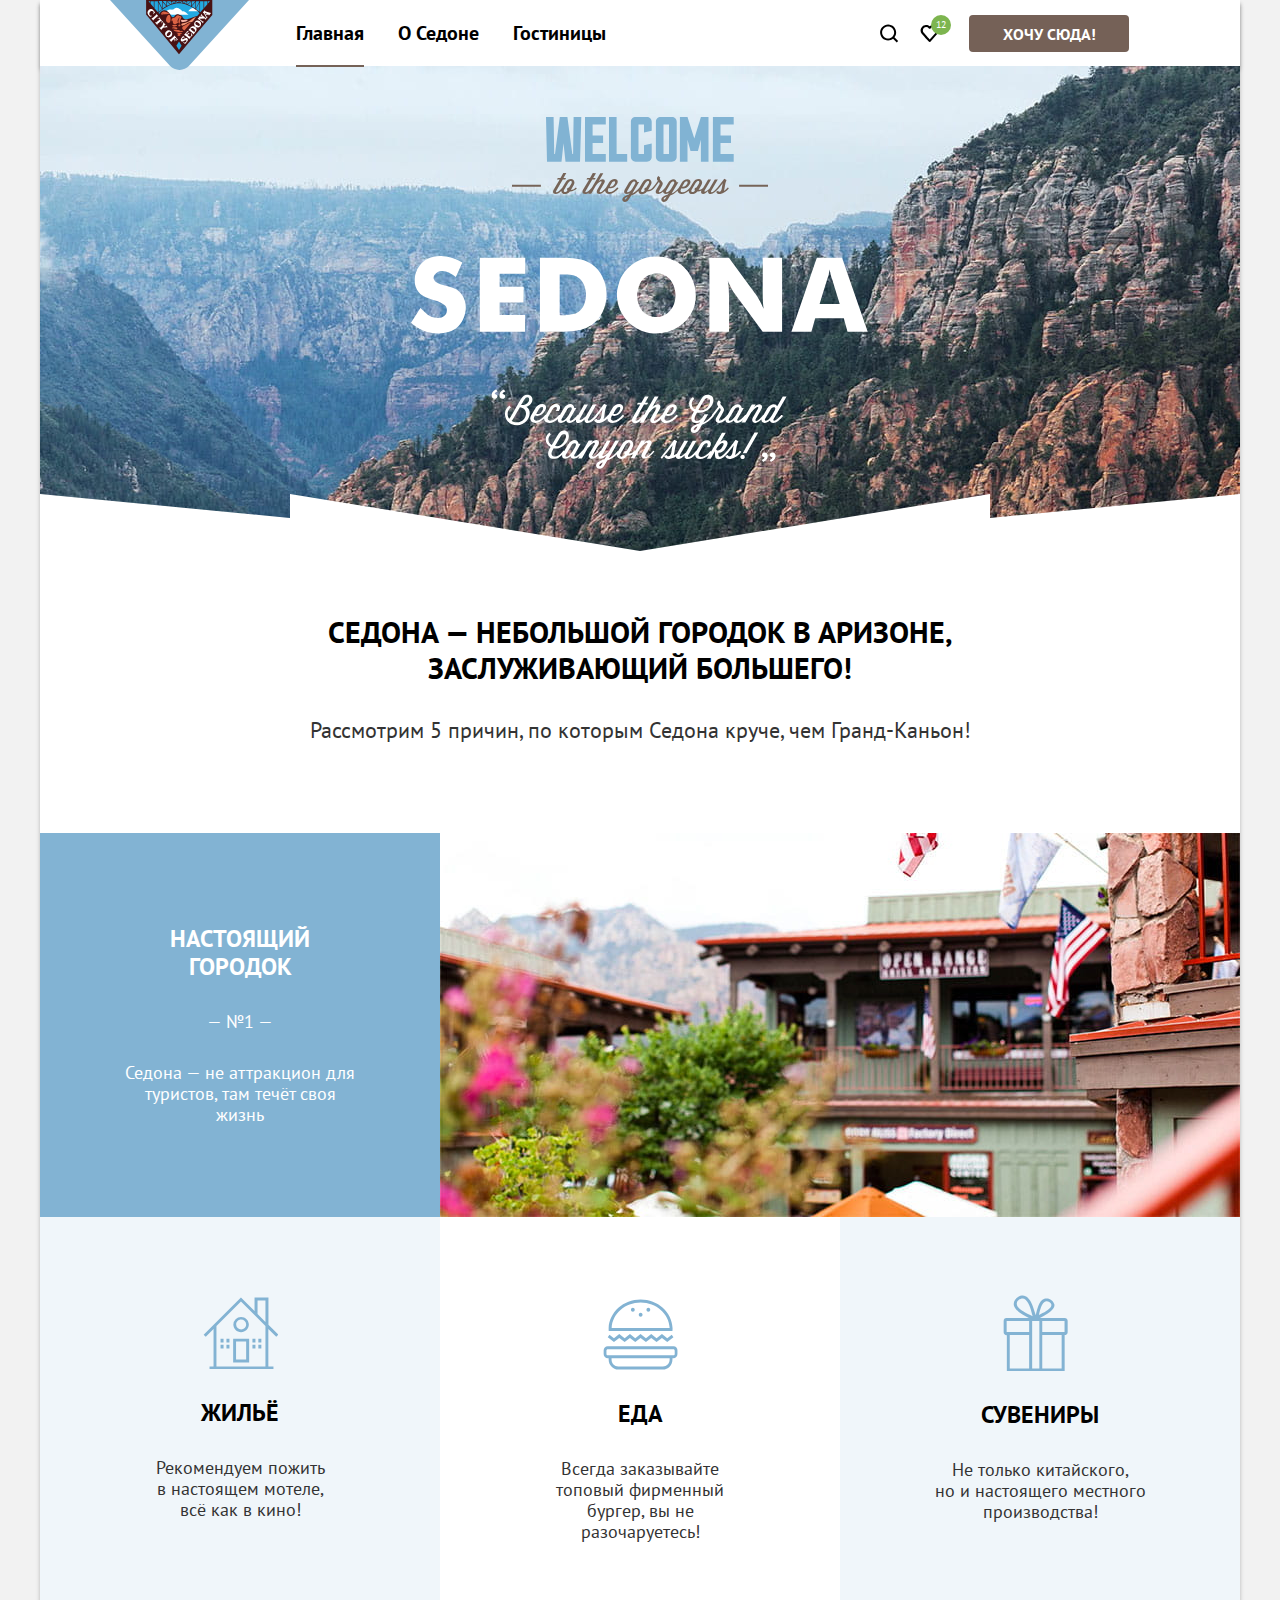
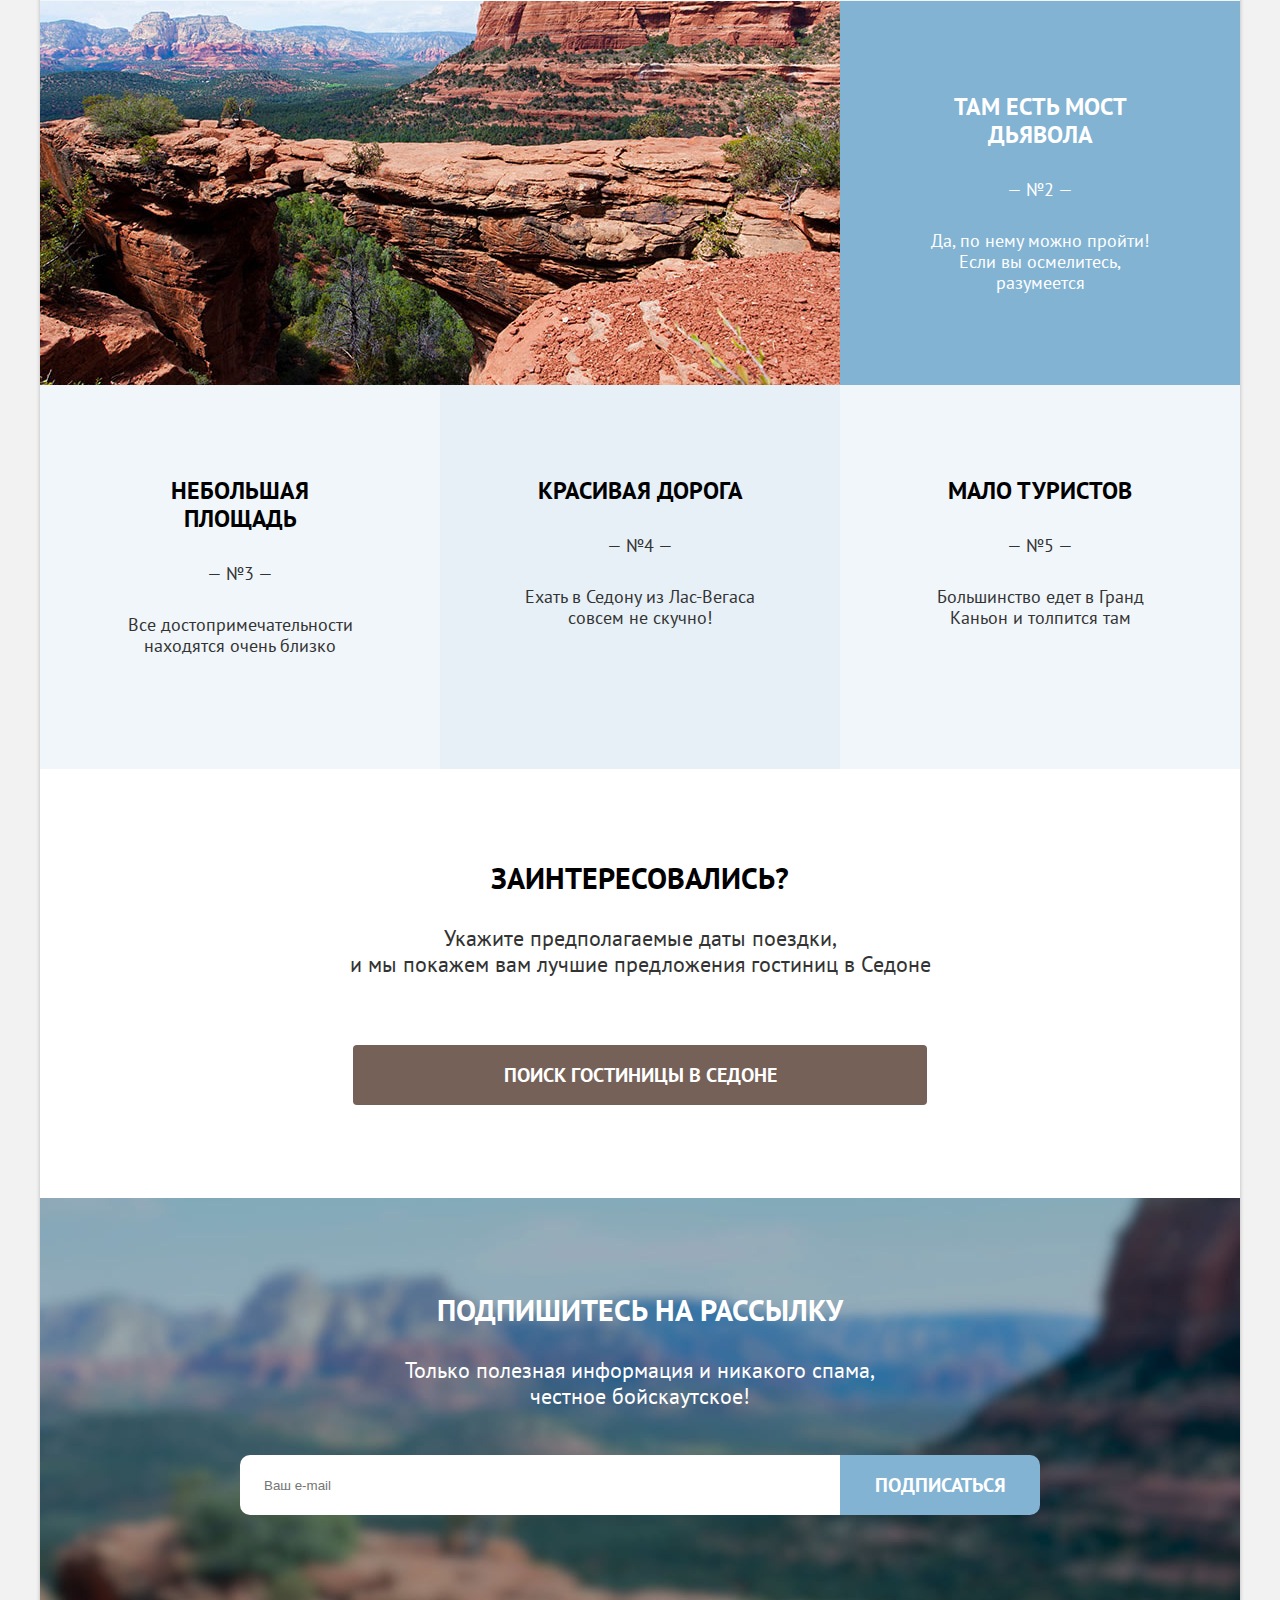
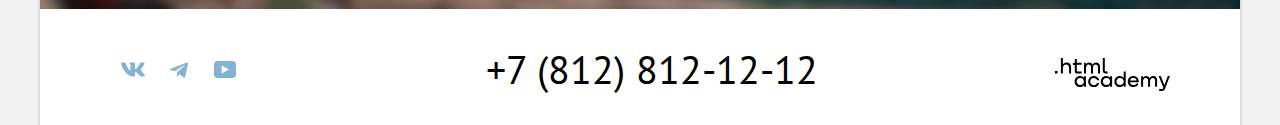
==== commit c3714070: "Вносит правки" ====
--- a/index.html
+++ b/index.html
@@ -29,7 +29,7 @@
           <ul class="navigation-list navigation-user">
             <li class="navigation-list-item">
               <a class="navigation-link navigation-link-user" href="#">
-                <svg width="19" height="19" fill="currentColor" viewBox="0 0 19 19" xmlns="http://www.w3.org/2000/svg">
+                <svg class="navigation-user-icon" aria-hidden="true" focusable="false" width="19" height="19" fill="currentColor" viewBox="0 0 19 19" xmlns="http://www.w3.org/2000/svg">
                   <path
                     d="m18.159 17.05-3.711-3.7c1.003-1.3 1.705-3 1.705-4.9 0-4.4-3.61-8-8.023-8C3.718.45.107 4.15.107 8.55c0 4.4 3.61 8 8.023 8 1.805 0 3.51-.6 4.914-1.7l3.71 3.7 1.404-1.5ZM8.13 14.55c-3.31 0-6.017-2.7-6.017-6s2.708-6 6.017-6c3.31 0 6.017 2.7 6.017 6s-2.707 6-6.017 6Z" />
                 </svg>
@@ -38,7 +38,7 @@
             </li>
             <li class="navigation-list-item">
               <a class="navigation-link navigation-link-user navigation-link-user-favorite" href="#">
-                <svg width="19" height="17" fill="currentColor" viewBox="0 0 19 17" xmlns="http://www.w3.org/2000/svg">
+                <svg class="navigation-user-icon" aria-hidden="true" focusable="false" width="19" height="17" fill="currentColor" viewBox="0 0 19 17" xmlns="http://www.w3.org/2000/svg">
                   <path
                     d="M9.58 17c-.3 0-.6-.1-.8-.4-5.42-6.1-6.72-7.5-7.03-7.9A5.4 5.4 0 0 1 6.16 0c1.31 0 2.51.5 3.52 1.3a5.47 5.47 0 0 1 9.03 4.1c0 1.3-.5 2.5-1.31 3.4l-7.02 7.9c-.2.2-.4.3-.8.3ZM3.56 7.5c.3.4 3.51 4 6.12 6.9l6.21-7c.5-.5.7-1.2.7-2 0-1.8-1.5-3.3-3.3-3.3-1 0-2 .5-2.71 1.3-.3.3-.6.4-.9.4-.3 0-.6-.2-.8-.4a3.7 3.7 0 0 0-2.71-1.3c-1.8 0-3.31 1.5-3.31 3.3-.1.9.3 1.6.7 2.1-.1 0-.1 0 0 0Z" />
                 </svg>
@@ -90,14 +90,14 @@
                   <span class="internal-advantages-house"></span>
                   <h4 class="internal-advantages-title">Жильё</h4>
                   <p class="internal-advantages-description">
-                    Рекомендуем пожить в настоящем мотеле, всё как в кино!
+                    Рекомендуем пожить <br> в настоящем мотеле,<br> всё как в кино!
                   </p>
                 </li>
                 <li class="internal-advantages-list-item list-item-tipe-1">
                   <span class="internal-advantages-meal"></span>
                   <h4 class="internal-advantages-title">Еда</h4>
                   <p class="internal-advantages-description">
-                    Всегда заказывайте топовый фирменный бургер, вы не
+                    Всегда заказывайте<br> топовый фирменный бургер, вы не
                     разочаруетесь!
                   </p>
                 </li>
@@ -105,7 +105,7 @@
                   <span class="internal-advantages-souvenir"></span>
                   <h4 class="internal-advantages-title">Сувениры</h4>
                   <p class="internal-advantages-description">
-                    Не только китайского, но и настоящего местного производства!
+                    Не только китайского,<br> но и настоящего местного производства!
                   </p>
                 </li>
               </ul>
--- a/styles/styles.css
+++ b/styles/styles.css
@@ -131,6 +131,7 @@
   display: flex;
   padding-left: 70px;
   padding-right: 70px;
+  box-shadow: 0px 4px 4px rgba(0, 0, 0, 0.25);
 }
 
 .navigation-logo {
@@ -141,7 +142,7 @@
 .header-logo {
   display: block;
   position: absolute;
-
+  z-index: 2;
 }
 
 .navigation-list {
@@ -171,6 +172,7 @@
 
 .navigation-link-current::before {
   position: absolute;
+  z-index: 2;
   bottom: -1px;
   width: 68px;
   height: 2px;
@@ -199,10 +201,23 @@
   color: rgba(117, 97, 87, 0.3);
 }
 
+.navigation-link {
+position: relative;
+}
+
 .navigation-user {
   max-width: 300px;
   align-items: center;
   justify-content: flex-end;
+}
+
+.navigation-user-icon {
+position: absolute;
+top: 0;
+bottom: 0;
+left: 0;
+right: 0;
+margin: auto;
 }
 
 .navigation-link-user {
@@ -255,12 +270,20 @@
 }
 
 .greeting {
+  position: relative;
   padding-top: 51px;
   padding-bottom: 82px;
   background-image: url("../images/background/greeting-background.jpg");
   background-size: cover;
   background-repeat: no-repeat;
   text-align: center;
+}
+
+.greeting::after {
+  position: absolute;
+  content: url("../images/background-decoration.svg");
+  bottom: -4px;
+  left: 0;
 }
 
 .greeting-image {
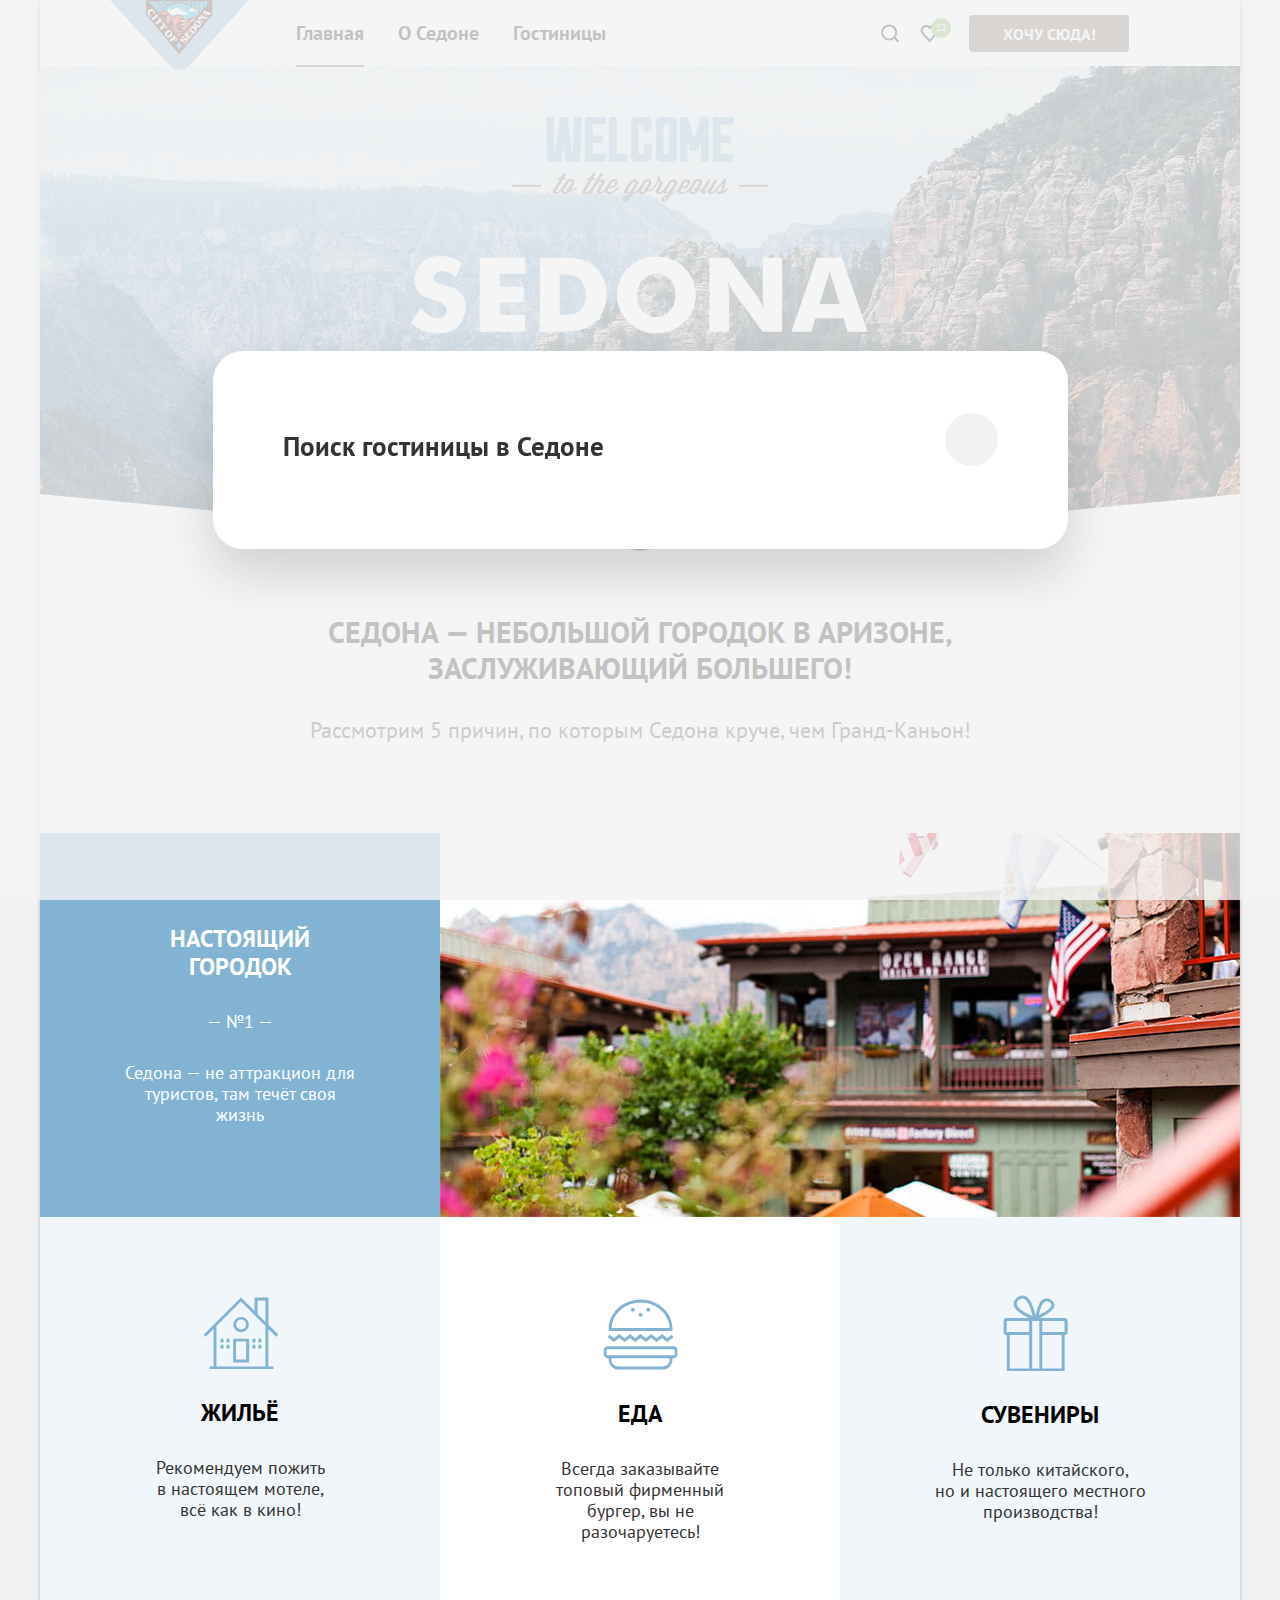
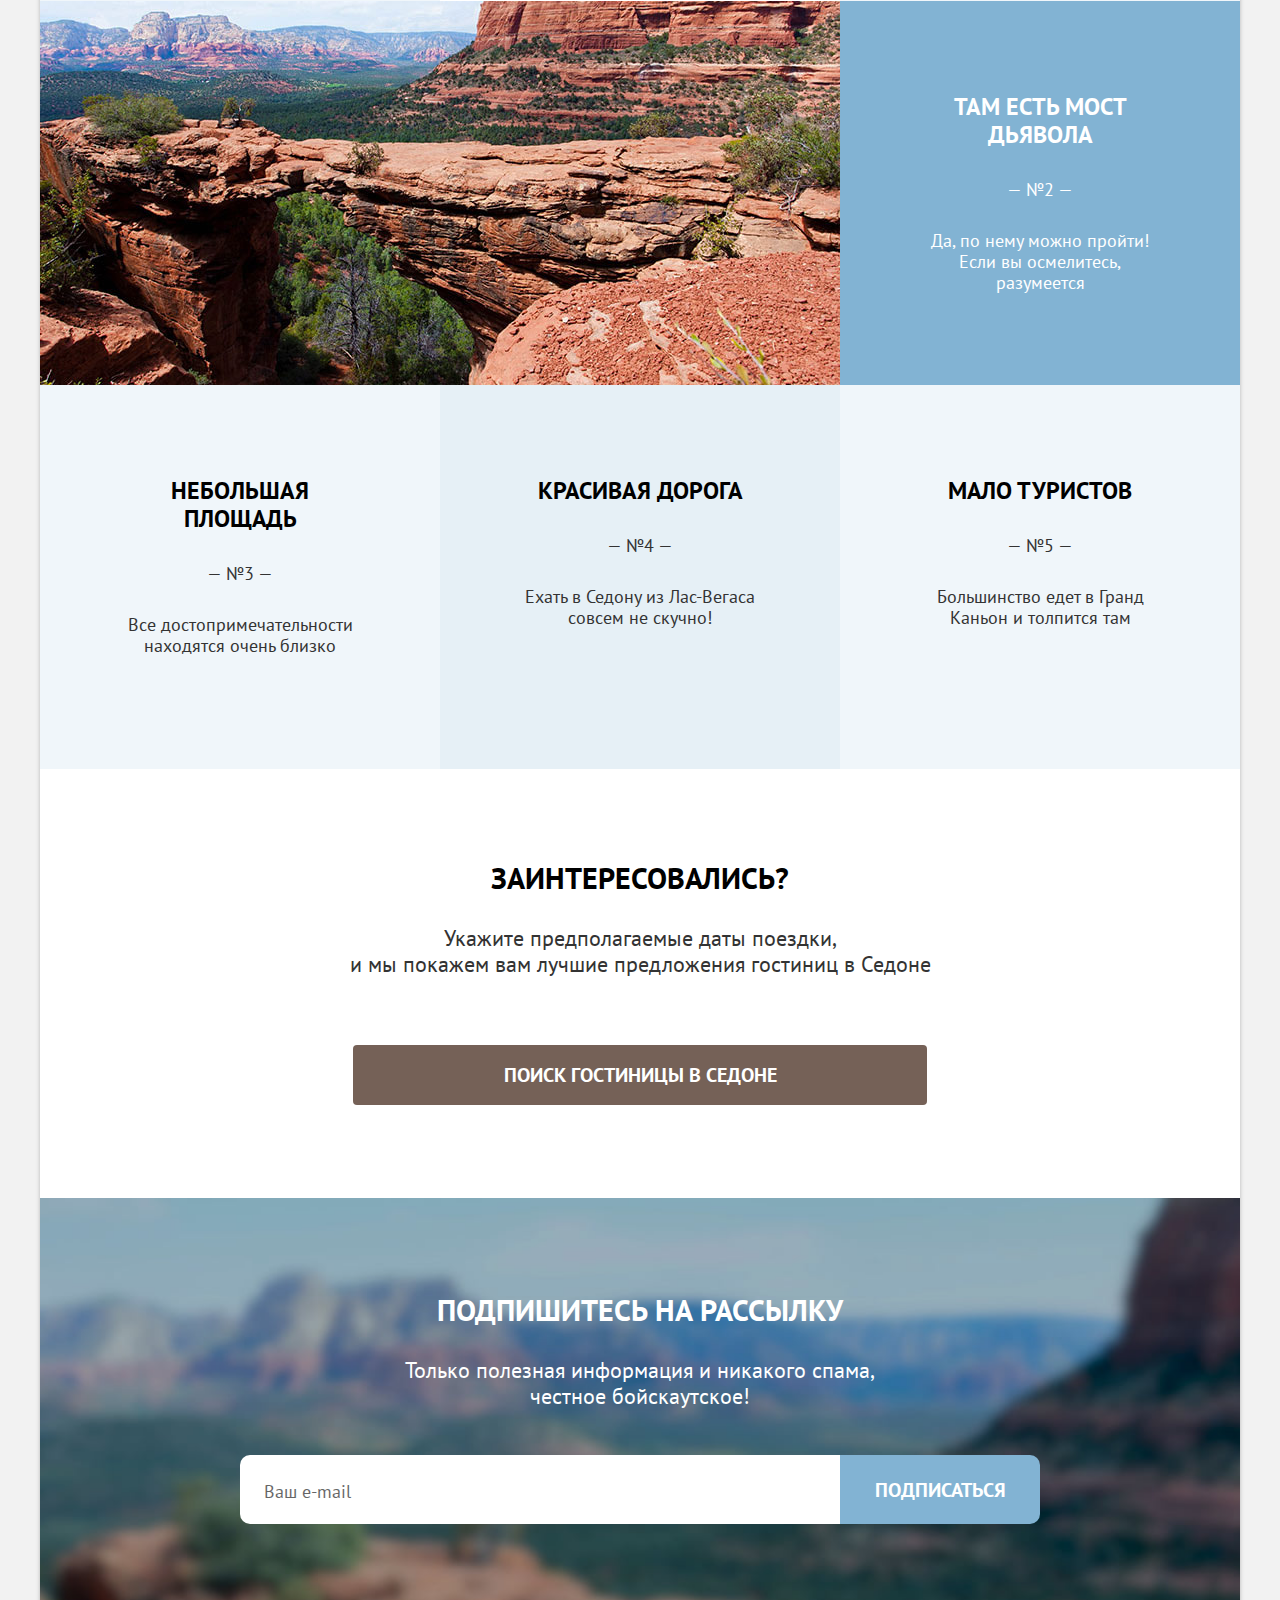
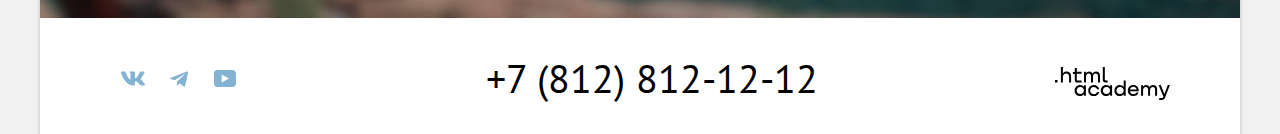
==== commit 8577c4c0: "Создает основу для модального окна" ====
--- a/index.html
+++ b/index.html
@@ -229,6 +229,20 @@
         </section>
       </footer>
     </div>
+    <div class="modal-container">
+      <div class="modal modal-search">
+        <section class="modal-content">
+          <div class="modal-header-wrapper">
+          <h2 class="modal-title">Поиск гостиницы в Седоне</h2>
+          <button class="modal-close-button">
+            <span class="visually-hidden">Закрыть</span>
+          </button>
+        </div>
+        </section>
+
+      </div>
+
+    </div>
   </body>
 
 </html>
--- a/styles/styles.css
+++ b/styles/styles.css
@@ -142,7 +142,7 @@
 .header-logo {
   display: block;
   position: absolute;
-  z-index: 2;
+  z-index: 1;
 }
 
 .navigation-list {
@@ -172,7 +172,7 @@
 
 .navigation-link-current::before {
   position: absolute;
-  z-index: 2;
+  z-index: 1;
   bottom: -1px;
   width: 68px;
   height: 2px;
@@ -202,7 +202,7 @@
 }
 
 .navigation-link {
-position: relative;
+  position: relative;
 }
 
 .navigation-user {
@@ -212,19 +212,19 @@
 }
 
 .navigation-user-icon {
-position: absolute;
-top: 0;
-bottom: 0;
-left: 0;
-right: 0;
-margin: auto;
+  position: absolute;
+  top: 0;
+  bottom: 0;
+  left: 0;
+  right: 0;
+  margin: auto;
 }
 
 .navigation-link-user {
   display: block;
-  min-width: 18px;
-  min-height: 18px;
-  padding: 24px 11px;
+  min-width: 19px;
+  min-height: 26px;
+  padding: 17px 10px;
   background-size: cover;
   background-repeat: no-repeat;
   background-position: center;
@@ -283,7 +283,7 @@
   position: absolute;
   content: url("../images/background-decoration.svg");
   bottom: -4px;
-  left: 0;
+  left: 0px;
 }
 
 .greeting-image {
@@ -506,15 +506,37 @@
   padding: 20px 22px 19px 22px;
   border: 2px solid transparent;
   border-radius: 10px 0px 0px 10px;
+  font: inherit;
+
+}
+
+.newsletter-form-field::placeholder {
+  font: inherit;
+  font-size: 18px;
+  line-height: 21px;
+  color: #000000;
+  opacity: 0.6;
+
 }
 
 .newsletter-form-field:hover {
   border: 2px solid #68A2CA;
-  ;
 }
 
 .newsletter-form-field:focus {
   border: 2px solid #68A2CA;
+  outline: none;
+}
+
+.newsletter-form-field:disabled {
+  border: 2px solid rgba(0, 0, 0, 0.3);
+  color: rgba(0, 0, 0, 0.3);
+  outline: none;
+}
+
+.newsletter-form-field:invalid {
+  border: 2px solid #BF3535;
+  color: #BF3535;
   outline: none;
 }
 
@@ -654,6 +676,50 @@
   fill: rgba(117, 97, 87, 0.3);
 }
 
+/* Модальное окно */
+
+.modal-container {
+  position: fixed;
+  z-index: 2;
+  top: 0;
+  left: 0;
+  display: flex;
+  width: 100%;
+  height: 100%;
+  background-color: rgba(242, 242, 242, 0.8);
+}
+
+/* .modal-container {
+  display: none;
+} */
+
+.modal {
+  position: relative;
+  margin: auto;
+  padding: 62px 70px 70px 70px;
+  background-color: #FFFFFF;
+  box-shadow: 0px 25px 50px rgba(0, 0, 0, 0.15);
+  border-radius: 30px;
+}
+
+.modal-search {
+  width: 715px;
+}
+
+.modal-close-button {
+  padding: 20px;
+  width: 53px;
+  height: 53px;
+  background-color: #F2F2F2;
+  border: none;
+  border-radius: 50%;
+  cursor: pointer;
+}
+.modal-header-wrapper {
+display: flex;
+justify-content: space-between;
+}
+
 /* Catalog page */
 
 .inner-header-filters {
@@ -733,25 +799,207 @@
 .filters-form-group {
   margin: 0;
   padding: 0;
+  border: none;
 }
 
 .filters-form-list {
   margin: 0;
   padding: 0;
   list-style-type: none;
-
 }
 
 .filters-form-title {
+  margin-bottom: 30px;
   font-weight: 700;
   font-size: 20px;
   line-height: 26px;
+}
+
+.filters-price .filters-form-title {
+  margin-bottom: 34px;
+}
+
+.control {
+  position: relative;
+  display: block;
+  padding-left: 39px;
+}
+
+.control-mark {
+  position: absolute;
+  top: 0;
+  left: 0;
+  width: 20px;
+  height: 20px;
+  background-color: #FFFFFF;
+  border-radius: 4px;
+}
+
+.control-item[type="checkbox"]:checked + .control-mark {
+  background-image: url("../images/control-mark-icon.svg");
+  background-repeat: no-repeat;
+  background-position: center;
+}
+
+.control-item[type="radio"] + .control-mark {
+border-radius: 50%;
+}
+
+.control-item[type="radio"]:checked + .control-mark::before {
+  position: absolute;
+  top: 5px;
+  left: 5px;
+  width: 10px;
+  height: 10px;
+  background-color: #3F5E72;
+  border-radius: 50%;
+  content: "";
+}
+
+.filters-form-item:not(:last-child) {
+  margin-bottom: 15px;
+}
+
+.control-item:hover + .control-mark {
+  background-color: rgba(255, 255, 255, 0.6);
+}
+
+.control-item:focus + .control-mark {
+  background-color: rgba(255, 255, 255, 0.6);
+  outline: 3px solid #83B3D3;
+}
+
+.control-item:active + .control-mark {
+  background-color: rgba(255, 255, 255, 0.6);
+}
+
+.control-item:disabled + .control-mark {
+  background-color:#4f5765;
+}
+
+.range-wrapper-inputs {
+display: flex;
+}
+
+.range-input {
+  box-sizing: border-box;
+  width: 144px;
+  height: 48px;
+  padding: 14px 38px 13px 18px;
+  margin-bottom: 32px;
+  border: 2px solid #FFFFFF;
+  font-family: "PT Sans";
+  font-size: 18px;
+  color: #FFFFFF;
+  background-color: transparent;
+  appearance: textfield;
+}
+
+.range-input::placeholder {
+  font-family: "PT Sans";
+  font-size: 18px;
+  color: #FFFFFF;
+}
+
+.range-input-min {
+  border-right: 1px solid #FFFFFF;
+  border-radius: 4px 0 0 4px;
+}
+
+.range-input-max {
+  border-left: 1px solid #FFFFFF;
+  border-radius: 0 4px 4px 0;
+}
+
+.range-input:hover {
+  border-color: rgba(255, 255, 255, 0.6);
+}
+
+.range-input:focus {
+  box-shadow: 0px 0px 0px 3px #81B3D2,
+              inset 0px 0px 0px 3px #81B3D2;
+  outline: none;
+  border-color: #FFFFFF;
+}
+
+.range-input:not(:placeholder-shown) {
+  background-color: #756257;
+}
+
+.add-wrapper-input {
+position: relative;
+}
+
+.range-input-label {
+  position: absolute;
+  right: 15px;
+  top: 12px;
+  font: inherit;
+font-style: normal;
+font-weight: 400;
+font-size: 18px;
+line-height: 21px;
+color: #FFFFFF;
+opacity: 0.3;
+}
+
+.range-input::-webkit-outer-spin-button,
+.range-input::-webkit-inner-spin-button {
+  appearance: none;
+  margin: 0;
+}
+
+.range-scale {
+  position: relative;
+  height: 4px;
+  background-color: rgba(255, 255, 255, 0.3);
+}
+
+.range-bar {
+  position: absolute;
+  height: 4px;
+  background-color: #FFFFFF;
+}
+
+.range-toggle {
+  position: absolute;
+  width: 20px;
+  height: 20px;
+  background: #FFFFFF;
+  border: none;
+  border-radius: 5px;
+  cursor: pointer;
+}
+
+.range-toggle:hover {
+  box-shadow: 0px 2px 5px 5px rgba(0, 0, 0, 0.25);
+}
+
+.range-toggle:focus {
+  border: 3px solid #83B3D3;
+  box-shadow: 0px 4px 10px rgba(0, 0, 0, 0.25);
+}
+
+.range-toggle:active {
+  border: 2px solid #83B3D3;
+box-shadow: 0px 7px 15px rgba(0, 0, 0, 0.4);
+}
+
+.toggle-min {
+  top: -8px;
+  left: 0px;
+}
+
+.toggle-max {
+  top: -8px;
+  right: -10px;
 }
 
 .button-submit {
   min-width: 160px;
   padding: 14px 15px;
   margin-bottom: 20px;
+  margin-top: 60px;
 }
 
 .button-reset {
@@ -818,11 +1066,39 @@
 .control-select {
   box-sizing: border-box;
   min-width: 290px;
-  padding: 9px 21px 9px 20px;
+  padding: 14px 40px 14px 20px;
   border: 2px solid #E5E5E5;
-  font-family: 'PT Sans';
+  border-radius: 4px;
+  font-family: "PT Sans";
   font-size: 18px;
-  border-radius: 4px;
+  line-height: 21px;
+  color: #333333;
+  background-image: url("../images/arrow-down.svg");
+  background-repeat: no-repeat;
+  background-position: right 21px center;
+  appearance: none;
+}
+
+.control-select:hover,
+.pagination-select:hover {
+  border: 2px solid #68A2CA;
+}
+
+.control-select:focus,
+.pagination-select:focus {
+  border: 2px solid #68A2CA;
+  outline: none;
+}
+
+.control-select:active,
+.pagination-select:active {
+  border: 2px solid #3F5E72;
+}
+
+.control-select:disabled,
+.pagination-select:disabled {
+  border: 2px solid rgba(0, 0, 0, 0.3);
+  opacity: 0.3;
 }
 
 .select-quantity {
@@ -996,10 +1272,16 @@
 .pagination-select {
   min-width: 160px;
   padding: 14px 20px;
+  padding-right: 40px;
   border: 2px solid #E5E5E5;
   border-radius: 4px;
-  font-family: 'PT Sans';
+  font-family: "PT Sans";
   font-size: 18px;
+  line-height: 21px;
+  background-image: url("../images/arrow-down.svg");
+  background-repeat: no-repeat;
+  background-position: right 21px center;
+  appearance: none;
 }
 
 .pagination-current {
@@ -1009,6 +1291,9 @@
 
 .pagination-label {
   margin-left: auto;
+  margin-right: 51px;
+  padding-top: 20px;
+  padding-bottom: 17px;
 }
 
 .newsletter-catalog {
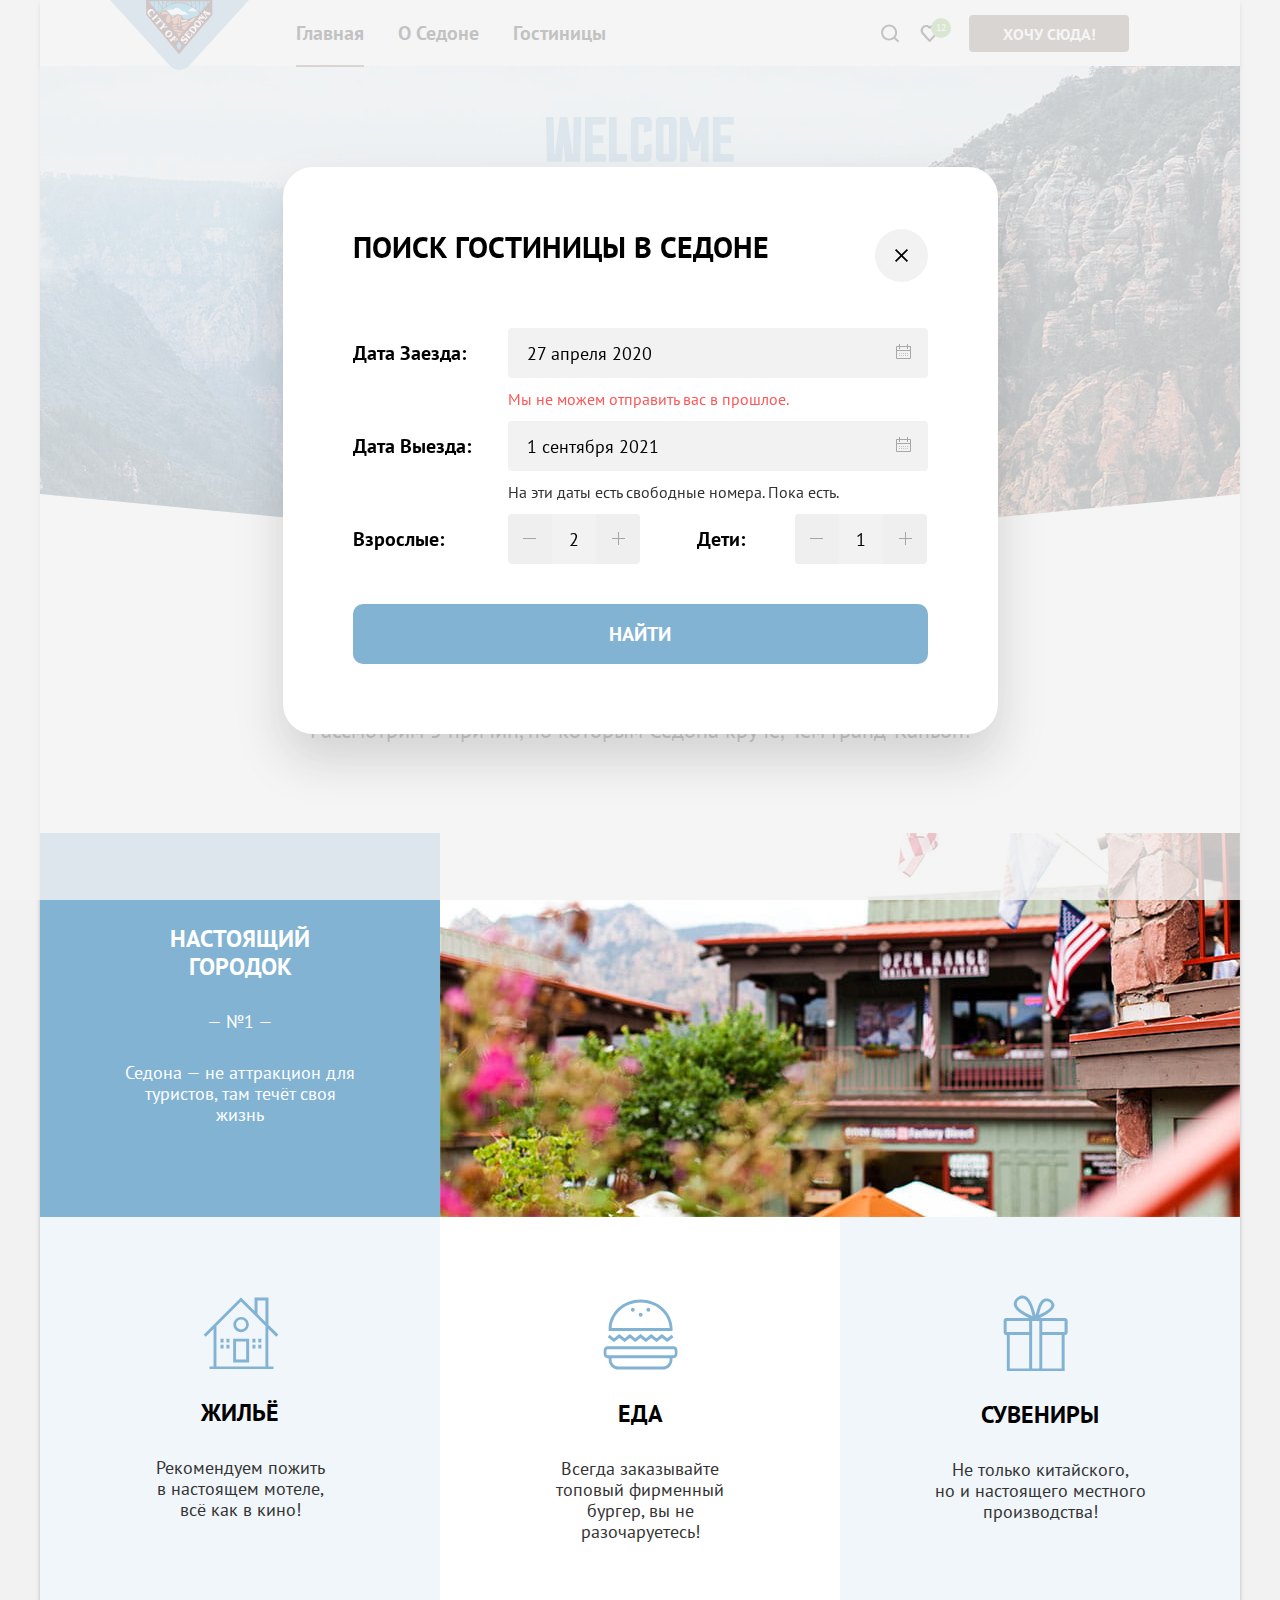
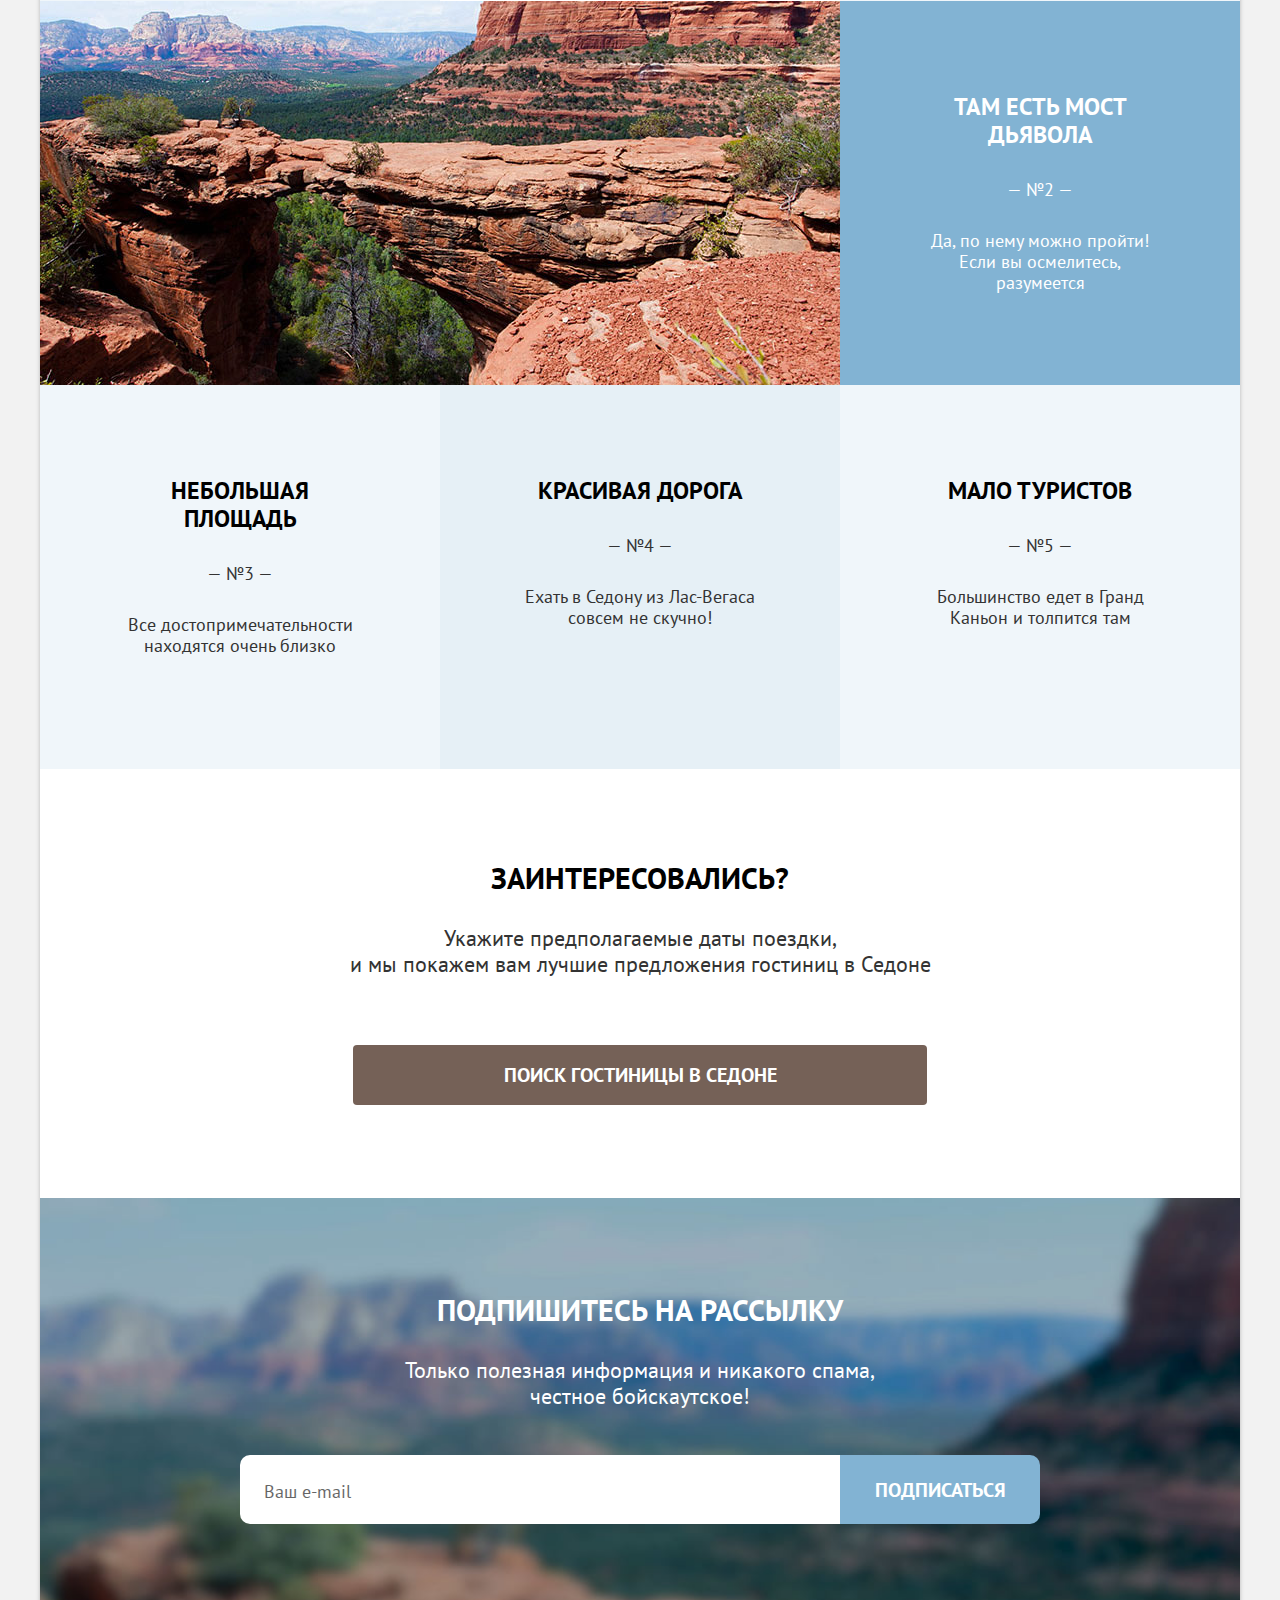
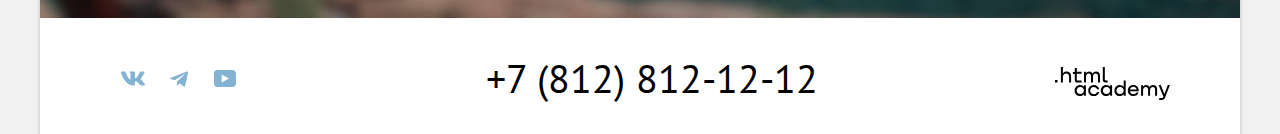
==== commit 690c7200: "Добавляет модальное окно" ====
--- a/index.html
+++ b/index.html
@@ -29,7 +29,8 @@
           <ul class="navigation-list navigation-user">
             <li class="navigation-list-item">
               <a class="navigation-link navigation-link-user" href="#">
-                <svg class="navigation-user-icon" aria-hidden="true" focusable="false" width="19" height="19" fill="currentColor" viewBox="0 0 19 19" xmlns="http://www.w3.org/2000/svg">
+                <svg class="navigation-user-icon" aria-hidden="true" focusable="false" width="19" height="19"
+                  fill="currentColor" viewBox="0 0 19 19" xmlns="http://www.w3.org/2000/svg">
                   <path
                     d="m18.159 17.05-3.711-3.7c1.003-1.3 1.705-3 1.705-4.9 0-4.4-3.61-8-8.023-8C3.718.45.107 4.15.107 8.55c0 4.4 3.61 8 8.023 8 1.805 0 3.51-.6 4.914-1.7l3.71 3.7 1.404-1.5ZM8.13 14.55c-3.31 0-6.017-2.7-6.017-6s2.708-6 6.017-6c3.31 0 6.017 2.7 6.017 6s-2.707 6-6.017 6Z" />
                 </svg>
@@ -38,7 +39,8 @@
             </li>
             <li class="navigation-list-item">
               <a class="navigation-link navigation-link-user navigation-link-user-favorite" href="#">
-                <svg class="navigation-user-icon" aria-hidden="true" focusable="false" width="19" height="17" fill="currentColor" viewBox="0 0 19 17" xmlns="http://www.w3.org/2000/svg">
+                <svg class="navigation-user-icon" aria-hidden="true" focusable="false" width="19" height="17"
+                  fill="currentColor" viewBox="0 0 19 17" xmlns="http://www.w3.org/2000/svg">
                   <path
                     d="M9.58 17c-.3 0-.6-.1-.8-.4-5.42-6.1-6.72-7.5-7.03-7.9A5.4 5.4 0 0 1 6.16 0c1.31 0 2.51.5 3.52 1.3a5.47 5.47 0 0 1 9.03 4.1c0 1.3-.5 2.5-1.31 3.4l-7.02 7.9c-.2.2-.4.3-.8.3ZM3.56 7.5c.3.4 3.51 4 6.12 6.9l6.21-7c.5-.5.7-1.2.7-2 0-1.8-1.5-3.3-3.3-3.3-1 0-2 .5-2.71 1.3-.3.3-.6.4-.9.4-.3 0-.6-.2-.8-.4a3.7 3.7 0 0 0-2.71-1.3c-1.8 0-3.31 1.5-3.31 3.3-.1.9.3 1.6.7 2.1-.1 0-.1 0 0 0Z" />
                 </svg>
@@ -229,15 +231,94 @@
         </section>
       </footer>
     </div>
-    <div class="modal-container">
+    <div class="modal-container modal-container-close">
       <div class="modal modal-search">
         <section class="modal-content">
           <div class="modal-header-wrapper">
-          <h2 class="modal-title">Поиск гостиницы в Седоне</h2>
-          <button class="modal-close-button">
-            <span class="visually-hidden">Закрыть</span>
-          </button>
-        </div>
+            <h2 class="modal-title">Поиск гостиницы в Седоне</h2>
+            <button class="modal-close-button">
+              <svg class="close-button-icon" aria-hidden="true" focusable="false" width="13" height="13" viewBox="0 0 13 13" fill="currentColor"
+                xmlns="http://www.w3.org/2000/svg">
+                <path
+                  d="M13 1.2 11.8 0 6.5 5.3 1.2 0 0 1.2l5.3 5.3L0 11.8 1.2 13l5.3-5.3 5.3 5.3 1.2-1.2-5.3-5.3L13 1.2Z" />
+              </svg>
+              <span class="visually-hidden">Закрыть</span>
+            </button>
+          </div>
+          <form class="modal-search-form" action="https://echo.htmlacademy.ru/" method="post">
+            <label class="search-form-label" for="start-date">Дата заезда:</label>
+            <div class="search-form-date-wrapper">
+              <input class="search-form-input search-form-date" type="text" placeholder="27 апреля 2020"
+                name="start-date" id="start-date" />
+              <button class="modal-button-calendar" type="button">
+                <svg class="button-calendar-icon" aria-hidden="true" focusable="false" width="15" height="15" viewBox="0 0 15 15" fill="none"
+                  xmlns="http://www.w3.org/2000/svg">
+                  <g opacity=".3" fill="#000">
+                    <path d="M5.5 10c.3 0 .5-.2.5-.5S5.8 9 5.5 9s-.5.2-.5.5.2.5.5.5Z" />
+                    <path
+                      d="M14 2h-2V0h-1v2H4V0H3v2H1c-.6 0-1 .4-1 1v11c0 .5.4 1 1 1h13c.5 0 1-.5 1-1V3c0-.6-.5-1-1-1Zm0 12H1V7h13v7ZM1 6V3h2v2h1V3h7v2h1V3h2v3H1Z" />
+                    <path
+                      d="M7.5 10c.3 0 .5-.2.5-.5S7.8 9 7.5 9s-.5.2-.5.5.2.5.5.5ZM9.5 10c.3 0 .5-.2.5-.5S9.8 9 9.5 9s-.5.2-.5.5.2.5.5.5ZM5.5 11c-.3 0-.5.2-.5.5s.2.5.5.5.5-.2.5-.5-.2-.5-.5-.5ZM3.5 10c.3 0 .5-.2.5-.5S3.8 9 3.5 9s-.5.2-.5.5.2.5.5.5ZM3.5 11c-.3 0-.5.2-.5.5s.2.5.5.5.5-.2.5-.5-.2-.5-.5-.5ZM7.5 11c-.3 0-.5.2-.5.5s.2.5.5.5.5-.2.5-.5-.2-.5-.5-.5ZM9.5 11c-.3 0-.5.2-.5.5s.2.5.5.5.5-.2.5-.5-.2-.5-.5-.5ZM11.5 10c.3 0 .5-.2.5-.5s-.2-.5-.5-.5-.5.2-.5.5.2.5.5.5ZM11.5 11c-.3 0-.5.2-.5.5s.2.5.5.5.5-.2.5-.5-.2-.5-.5-.5Z" />
+                  </g>
+                </svg>
+              </button>
+            </div>
+            <p class="search-form-note search-form-note-error">Мы не можем отправить вас в прошлое.</p>
+            <label class="search-form-label" for="finish-date">Дата выезда:</label>
+            <div class="search-form-date-wrapper">
+              <input class="search-form-input search-form-date" type="text" placeholder="1 сентября 2021"
+                name="finish-date" id="finish-date" />
+              <button class="modal-button-calendar" type="button">
+                <svg class="button-calendar-icon" aria-hidden="true" focusable="false" width="15" height="15" viewBox="0 0 15 15" fill="none"
+                  xmlns="http://www.w3.org/2000/svg">
+                  <g opacity=".3" fill="#000">
+                    <path d="M5.5 10c.3 0 .5-.2.5-.5S5.8 9 5.5 9s-.5.2-.5.5.2.5.5.5Z" />
+                    <path
+                      d="M14 2h-2V0h-1v2H4V0H3v2H1c-.6 0-1 .4-1 1v11c0 .5.4 1 1 1h13c.5 0 1-.5 1-1V3c0-.6-.5-1-1-1Zm0 12H1V7h13v7ZM1 6V3h2v2h1V3h7v2h1V3h2v3H1Z" />
+                    <path
+                      d="M7.5 10c.3 0 .5-.2.5-.5S7.8 9 7.5 9s-.5.2-.5.5.2.5.5.5ZM9.5 10c.3 0 .5-.2.5-.5S9.8 9 9.5 9s-.5.2-.5.5.2.5.5.5ZM5.5 11c-.3 0-.5.2-.5.5s.2.5.5.5.5-.2.5-.5-.2-.5-.5-.5ZM3.5 10c.3 0 .5-.2.5-.5S3.8 9 3.5 9s-.5.2-.5.5.2.5.5.5ZM3.5 11c-.3 0-.5.2-.5.5s.2.5.5.5.5-.2.5-.5-.2-.5-.5-.5ZM7.5 11c-.3 0-.5.2-.5.5s.2.5.5.5.5-.2.5-.5-.2-.5-.5-.5ZM9.5 11c-.3 0-.5.2-.5.5s.2.5.5.5.5-.2.5-.5-.2-.5-.5-.5ZM11.5 10c.3 0 .5-.2.5-.5s-.2-.5-.5-.5-.5.2-.5.5.2.5.5.5ZM11.5 11c-.3 0-.5.2-.5.5s.2.5.5.5.5-.2.5-.5-.2-.5-.5-.5Z" />
+                  </g>
+                </svg>
+              </button>
+            </div>
+            <p class="search-form-note search-form-note-success">На эти даты есть свободные номера. Пока есть.</p>
+            <label class="search-form-label" for="adults-num">Взрослые:</label>
+            <div class="counter-wrapper">
+              <button class="modal-button modal-mines-button" type="button">
+                <svg class="modal-counter-icon" aria-hidden="true" focusable="false" width="13" height="1" viewBox="0 0 13 1" fill="currentColor" xmlns="http://www.w3.org/2000/svg">
+                  <path d="M0 0v1h13V0H0Z"/></svg>
+
+                <span class="visually-hidden">Уменьшить количество</span>
+              </button>
+              <input class="search-form-input search-form-num" type="number" placeholder="2" name="adults-num"
+                id="adults-num" />
+              <button class="modal-button modal-plus-button" type="button">
+                <svg class="modal-counter-icon" aria-hidden="true" focusable="false" width="13" height="13" viewBox="0 0 13 13" fill="currentColor" xmlns="http://www.w3.org/2000/svg">
+                  <path d="M13 6H7V0H6v6H0v1h6v6h1V7h6V6Z"/></svg>
+                <span class="visually-hidden">Увеличить количество</span>
+              </button>
+            </div>
+            <label class="search-form-label" for="children-num">Дети:</label>
+            <div class="counter-wrapper">
+              <button class="modal-button modal-mines-button" type="button">
+                <svg class="modal-counter-icon" aria-hidden="true" focusable="false" width="13" height="1" viewBox="0 0 13 1" fill="currentColor" xmlns="http://www.w3.org/2000/svg">
+                  <path d="M0 0v1h13V0H0Z"/></svg>
+
+                <span class="visually-hidden">Уменьшить количество</span>
+              </button>
+              <input class="search-form-input search-form-num" type="number" placeholder="1" name="children-num"
+                id="children-num" />
+              <button class="modal-button modal-plus-button" type="button">
+                <svg class="modal-counter-icon" aria-hidden="true" focusable="false" width="13" height="13" viewBox="0 0 13 13" fill="currentColor" xmlns="http://www.w3.org/2000/svg">
+                  <path d="M13 6H7V0H6v6H0v1h6v6h1V7h6V6Z"/></svg>
+                <span class="visually-hidden">Увеличить количество</span>
+              </button>
+            </div>
+
+            <button class="button button-primary modal-search-button" type="submit">
+              Найти
+            </button>
+          </form>
         </section>
 
       </div>
--- a/styles/styles.css
+++ b/styles/styles.css
@@ -689,7 +689,7 @@
   background-color: rgba(242, 242, 242, 0.8);
 }
 
-/* .modal-container {
+/* .modal-container-close {
   display: none;
 } */
 
@@ -703,10 +703,24 @@
 }
 
 .modal-search {
+  box-sizing: border-box;
   width: 715px;
 }
 
+.modal-title {
+  margin: 0;
+  margin-bottom: 63px;
+  padding: 0;
+  font-style: normal;
+  font-weight: 700;
+  font-size: 30px;
+  line-height: 36px;
+  text-transform: uppercase;
+  color: #000000;
+}
+
 .modal-close-button {
+  position: relative;
   padding: 20px;
   width: 53px;
   height: 53px;
@@ -715,10 +729,272 @@
   border-radius: 50%;
   cursor: pointer;
 }
+
+.close-button-icon {
+  position: absolute;
+  top: 0;
+  left: 0;
+  right: 0;
+  bottom: 0;
+  margin: auto;
+  color: #000000;
+}
+
+.modal-close-button:hover {
+  background-color: #E6E6E6;
+}
+
+.modal-close-button:focus {
+  background-color: #E6E6E6;
+  outline: 3px solid #83B3D3;
+}
+
+.modal-close-button:active {
+  background-color: #E6E6E6;
+  outline: none;
+}
+
+.modal-close-button:active .close-button-icon {
+  opacity: 0.3;
+}
+
 .modal-header-wrapper {
-display: flex;
-justify-content: space-between;
-}
+  display: flex;
+  justify-content: space-between;
+}
+
+.search-form-label {
+  font: inherit;
+  font-weight: 700;
+  font-size: 20px;
+  line-height: 26px;
+  align-self: center;
+  text-transform: capitalize;
+  color: #000000;
+}
+
+.search-form-input {
+  padding: 15px 40px 14px 19px;
+  font-family: "PT Sans";
+  font-size: 18px;
+  line-height: 21px;
+  color: #000000;
+  background-color: #F2F2F2;
+  border: none;
+}
+
+.search-form-input::placeholder {
+  font-family: "PT Sans";
+  font-size: 18px;
+  line-height: 21px;
+  color: #000000;
+}
+
+.modal-search-form {
+  display: grid;
+  grid-template-columns: 155px 133px 154px 133px;
+}
+
+.search-form-date {
+  grid-column: 2/5;
+  box-sizing: border-box;
+  min-width: 420px;
+  border-radius: 4px;
+}
+
+.search-form-date-wrapper {
+  position: relative;
+  grid-column: 2/5;
+}
+
+.search-form-date:hover {
+  background-color: #E6E6E6;
+}
+
+.search-form-date:focus {
+  background-color: #E6E6E6;
+  outline: 3px solid #83B3D3;
+}
+
+.search-form-date:not(:placeholder-shown) {
+  background-color: #FFFFFF;
+  outline: 2px solid #000000;
+}
+
+.search-form-date:disabled {
+  background-color: #E6E6E6;
+  opacity: 0.3;
+}
+
+.modal-button-calendar {
+  position: absolute;
+  right: 0;
+  width: 49px;
+  height: 51px;
+  border: none;
+  background-color: transparent;
+  border-radius: 4px;
+  cursor: pointer;
+}
+
+.modal-button-calendar:hover .button-calendar-icon {
+  background-color: #E6E6E6;
+}
+
+.modal-button-calendar:focus .button-calendar-icon {
+  background-color: #E6E6E6;
+  outline: 3px solid #83B3D3;
+}
+
+.modal-button-calendar:focus {
+  outline: none;
+}
+
+.modal-button-calendar:active .button-calendar-icon {
+  background-color: #E6E6E6;
+  outline: none;
+}
+
+.counter-wrapper {
+  display: flex;
+  width: 133px;
+}
+
+.search-form-num,
+.modal-button {
+  box-sizing: border-box;
+  padding: 0;
+  width: 44px;
+  flex-grow: 1;
+  text-align: center;
+  border: none;
+}
+
+.search-form-num {
+  box-sizing: border-box;
+  border: 2px solid transparent;
+  padding: 13px 2px 12px 2px;
+}
+
+.search-form-num:hover {
+  background-color: #E6E6E6;
+}
+
+.search-form-num:focus {
+  background-color: #E6E6E6;
+  border: 2px solid #83B3D3;
+  outline: none;
+}
+
+.search-form-num:not(:placeholder-shown) {
+  background-color: #FFFFFF;
+  border: 2px solid #000000;
+}
+
+.search-form-num:disabled {
+  background-color: #E6E6E6;
+  opacity: 0.3;
+}
+
+.modal-mines-button {
+  position: relative;
+  border-radius: 4px 0 0 4px;
+  cursor: pointer;
+}
+
+.modal-plus-button {
+  position: relative;
+  border-radius: 0 4px 4px 0;
+  cursor: pointer;
+}
+
+.modal-counter-icon {
+  position: absolute;
+  width: 13px;
+  height: 13px;
+  padding: 3px;
+  top: 0;
+  left: 0;
+  right: 0;
+  bottom: 0;
+  margin: auto;
+  border-radius: 4px;
+  color: #000000;
+  opacity: 0.3;
+}
+
+.modal-button:hover .modal-counter-icon {
+  opacity: 1;
+}
+
+.modal-button:focus .modal-counter-icon {
+  opacity: 1;
+  outline: 3px solid #83B3D3;
+}
+
+.modal-button:focus {
+  outline: none;
+}
+
+.modal-button:active .modal-counter-icon {
+  opacity: 0.3;
+  outline: none;
+}
+
+.counter-wrapper + .search-form-label {
+  padding-left: 56px;
+}
+
+.search-form-num::-webkit-outer-spin-button,
+.search-form-num::-webkit-inner-spin-button {
+  appearance: none;
+  margin: 0;
+}
+
+.search-form-note {
+  box-sizing: border-box;
+  margin: 0;
+  padding: 11px 0;
+  min-height: 40px;
+  font: inherit;
+  font-size: 16px;
+  line-height: 21px;
+  grid-column: 2/5;
+}
+
+.search-form-note-error {
+  color: #FF5757;
+}
+
+.modal-search-button {
+  border-radius: 10px;
+  margin-top: 40px;
+  padding: 12px 26px;
+  font-size: 20px;
+  line-height: 36px;
+  grid-column: 1/5;
+}
+
+.modal-search-button:hover {
+  background-color: #68A2CA;
+}
+
+.modal-search-button:focus {
+  background-color: #68A2CA;
+  outline: 3px solid #756257;
+}
+
+.modal-search-button:active {
+  background-color: #68A2CA;
+  color: rgba(255, 255, 255, 0.3);
+}
+
+.modal-search-button:disabled {
+  background-color: #68A2CA;
+  color: rgba(255, 255, 255, 0.3);
+}
+
+
 
 /* Catalog page */
 
@@ -842,7 +1118,7 @@
 }
 
 .control-item[type="radio"] + .control-mark {
-border-radius: 50%;
+  border-radius: 50%;
 }
 
 .control-item[type="radio"]:checked + .control-mark::before {
@@ -874,11 +1150,11 @@
 }
 
 .control-item:disabled + .control-mark {
-  background-color:#4f5765;
+  background-color: #4f5765;
 }
 
 .range-wrapper-inputs {
-display: flex;
+  display: flex;
 }
 
 .range-input {
@@ -917,7 +1193,7 @@
 
 .range-input:focus {
   box-shadow: 0px 0px 0px 3px #81B3D2,
-              inset 0px 0px 0px 3px #81B3D2;
+    inset 0px 0px 0px 3px #81B3D2;
   outline: none;
   border-color: #FFFFFF;
 }
@@ -927,7 +1203,7 @@
 }
 
 .add-wrapper-input {
-position: relative;
+  position: relative;
 }
 
 .range-input-label {
@@ -935,12 +1211,12 @@
   right: 15px;
   top: 12px;
   font: inherit;
-font-style: normal;
-font-weight: 400;
-font-size: 18px;
-line-height: 21px;
-color: #FFFFFF;
-opacity: 0.3;
+  font-style: normal;
+  font-weight: 400;
+  font-size: 18px;
+  line-height: 21px;
+  color: #FFFFFF;
+  opacity: 0.3;
 }
 
 .range-input::-webkit-outer-spin-button,
@@ -982,7 +1258,7 @@
 
 .range-toggle:active {
   border: 2px solid #83B3D3;
-box-shadow: 0px 7px 15px rgba(0, 0, 0, 0.4);
+  box-shadow: 0px 7px 15px rgba(0, 0, 0, 0.4);
 }
 
 .toggle-min {
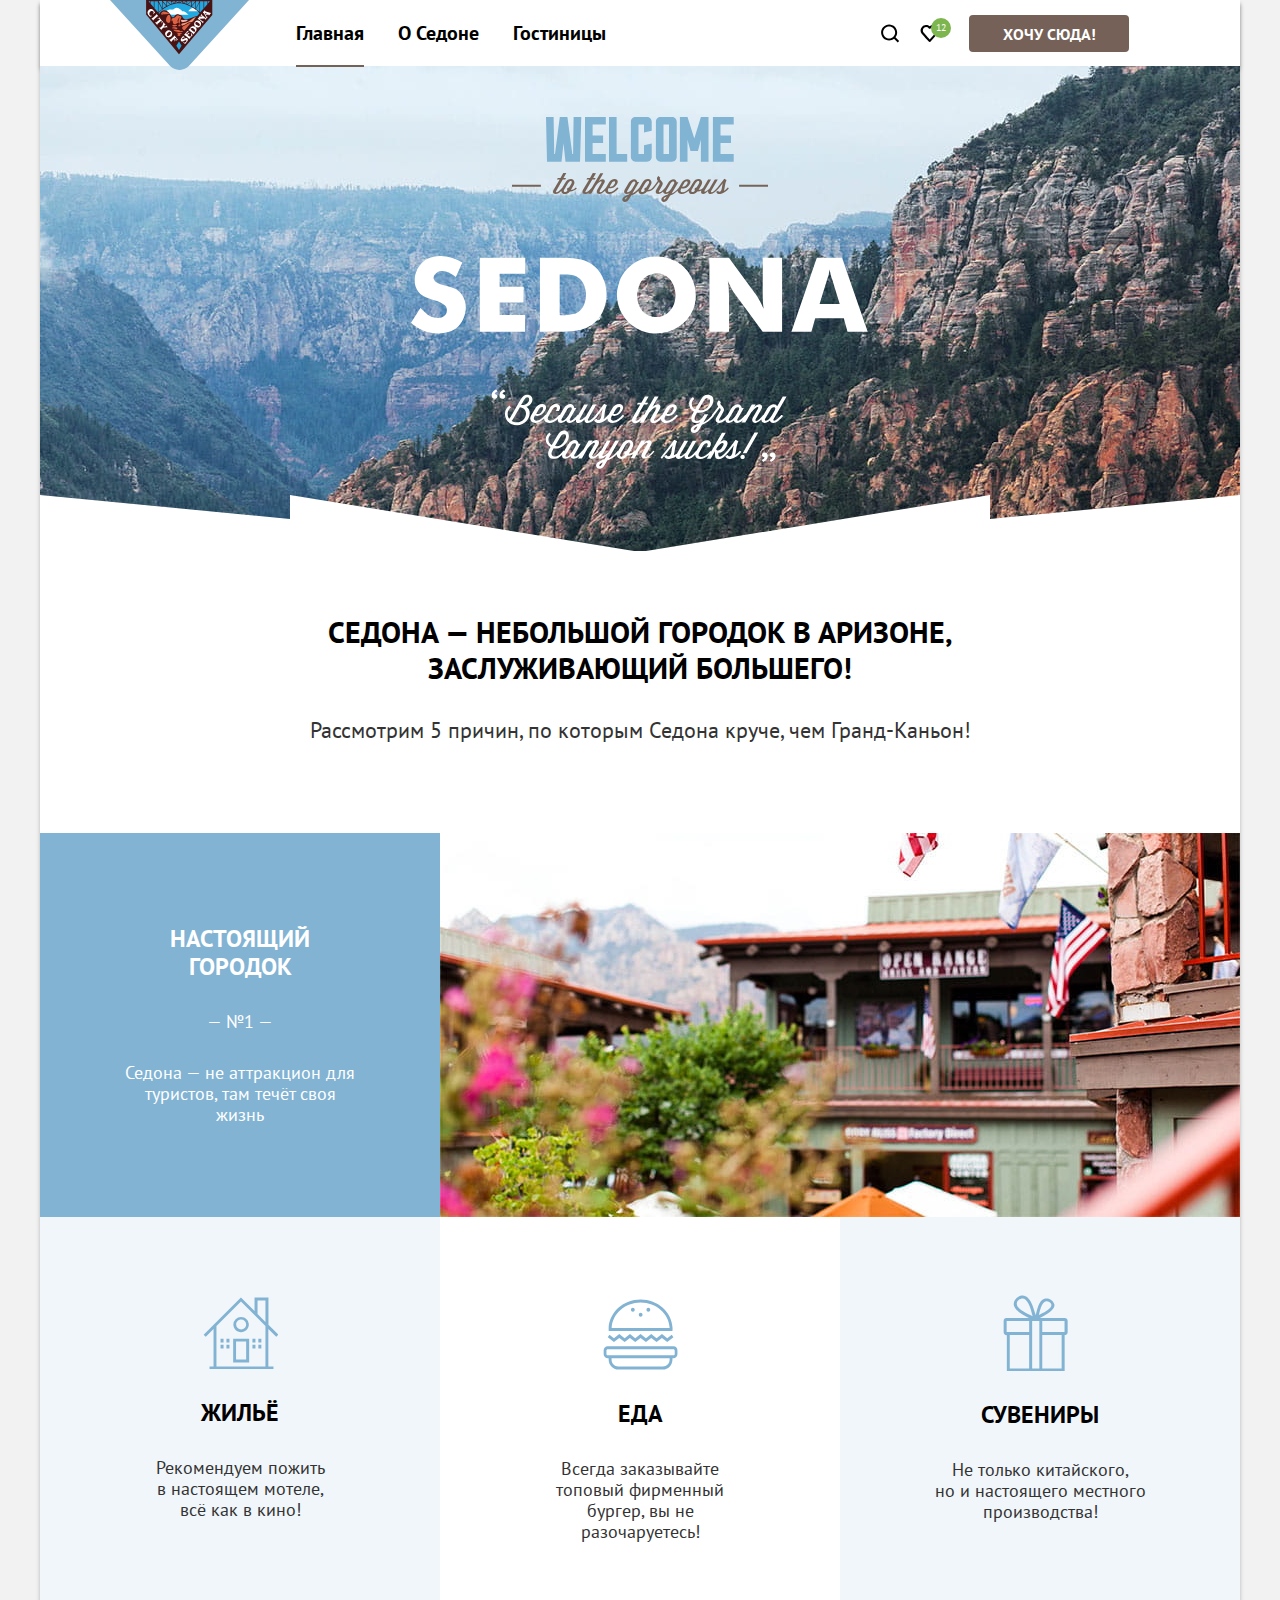
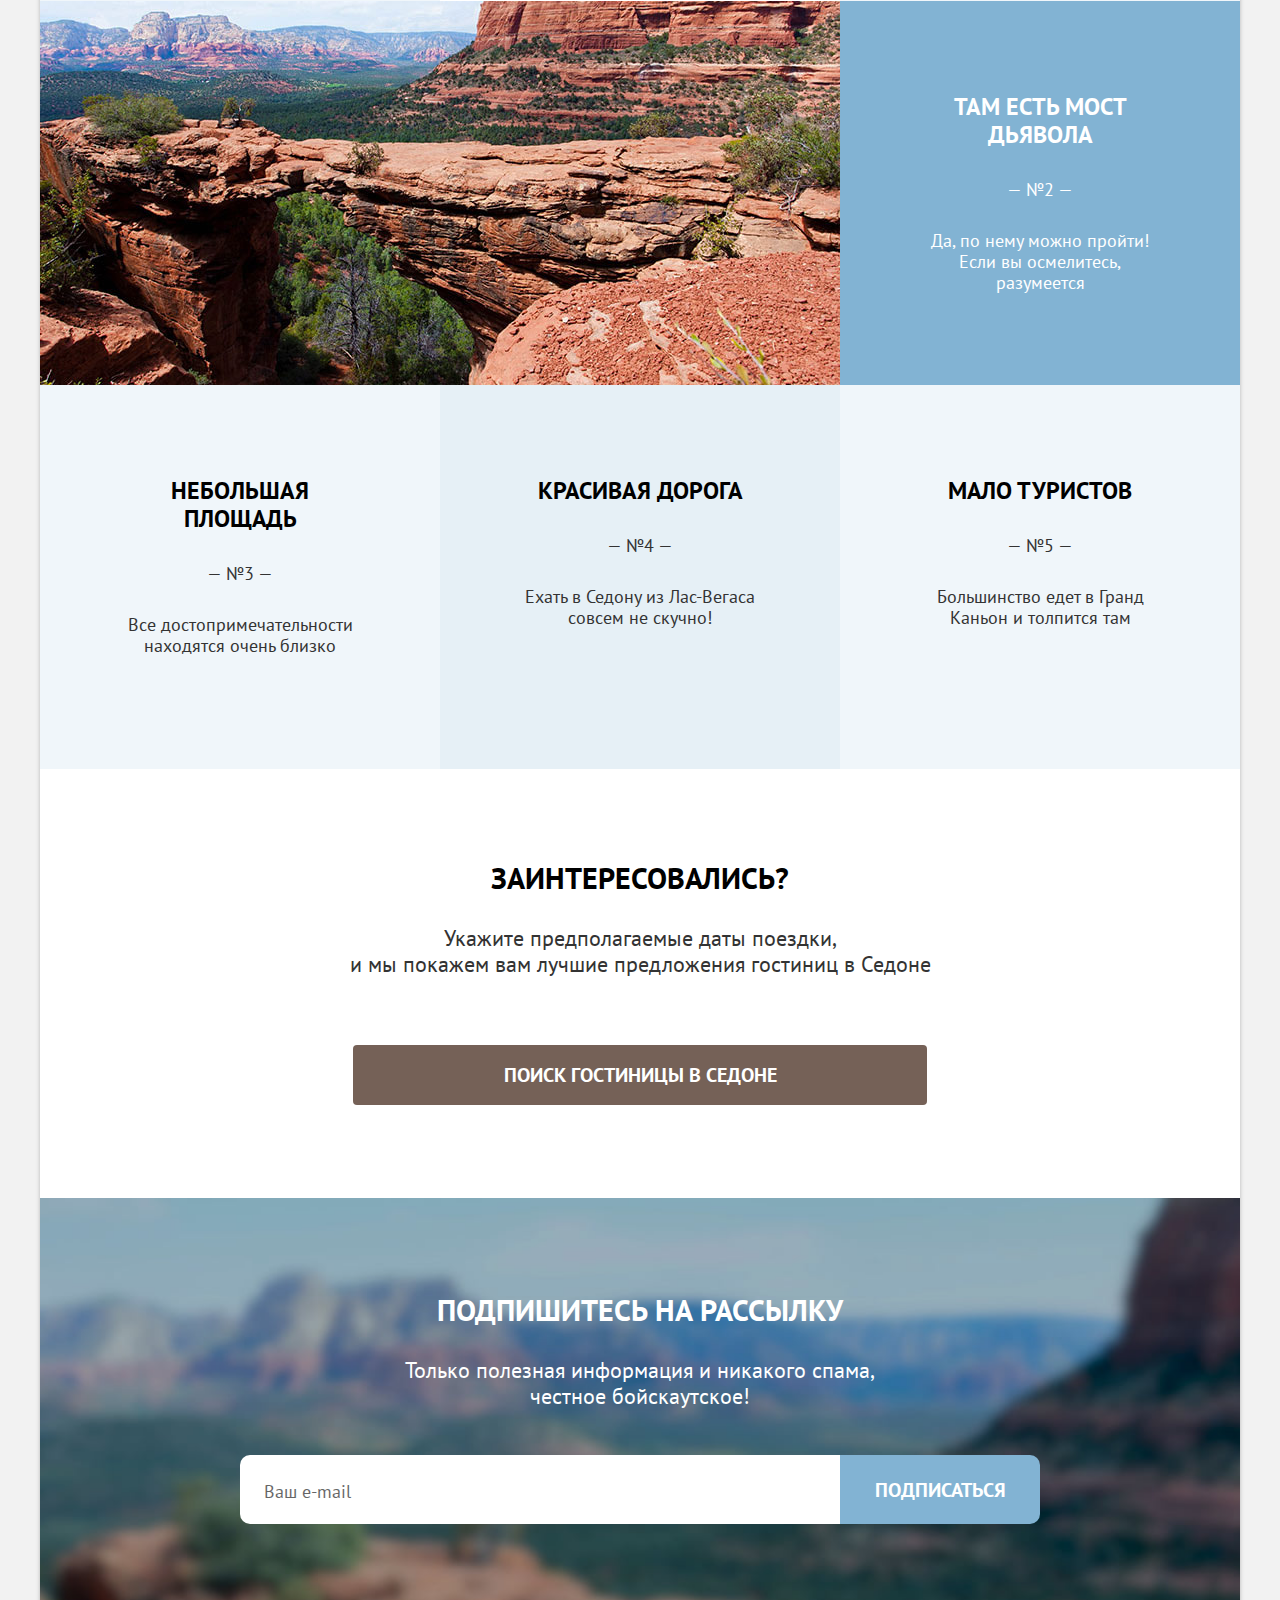
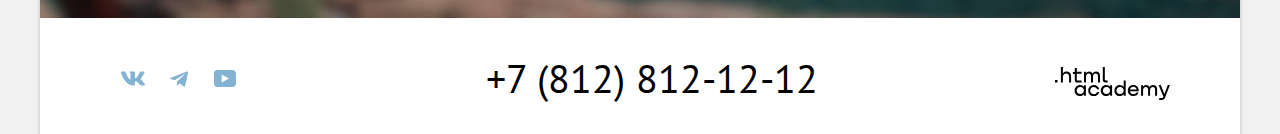
==== commit 40642c25: "Добавляет тултип в модальное окно" ====
--- a/index.html
+++ b/index.html
@@ -237,8 +237,8 @@
           <div class="modal-header-wrapper">
             <h2 class="modal-title">Поиск гостиницы в Седоне</h2>
             <button class="modal-close-button">
-              <svg class="close-button-icon" aria-hidden="true" focusable="false" width="13" height="13" viewBox="0 0 13 13" fill="currentColor"
-                xmlns="http://www.w3.org/2000/svg">
+              <svg class="close-button-icon" aria-hidden="true" focusable="false" width="13" height="13"
+                viewBox="0 0 13 13" fill="currentColor" xmlns="http://www.w3.org/2000/svg">
                 <path
                   d="M13 1.2 11.8 0 6.5 5.3 1.2 0 0 1.2l5.3 5.3L0 11.8 1.2 13l5.3-5.3 5.3 5.3 1.2-1.2-5.3-5.3L13 1.2Z" />
               </svg>
@@ -251,8 +251,8 @@
               <input class="search-form-input search-form-date" type="text" placeholder="27 апреля 2020"
                 name="start-date" id="start-date" />
               <button class="modal-button-calendar" type="button">
-                <svg class="button-calendar-icon" aria-hidden="true" focusable="false" width="15" height="15" viewBox="0 0 15 15" fill="none"
-                  xmlns="http://www.w3.org/2000/svg">
+                <svg class="button-calendar-icon" aria-hidden="true" focusable="false" width="15" height="15"
+                  viewBox="0 0 15 15" fill="none" xmlns="http://www.w3.org/2000/svg">
                   <g opacity=".3" fill="#000">
                     <path d="M5.5 10c.3 0 .5-.2.5-.5S5.8 9 5.5 9s-.5.2-.5.5.2.5.5.5Z" />
                     <path
@@ -269,8 +269,8 @@
               <input class="search-form-input search-form-date" type="text" placeholder="1 сентября 2021"
                 name="finish-date" id="finish-date" />
               <button class="modal-button-calendar" type="button">
-                <svg class="button-calendar-icon" aria-hidden="true" focusable="false" width="15" height="15" viewBox="0 0 15 15" fill="none"
-                  xmlns="http://www.w3.org/2000/svg">
+                <svg class="button-calendar-icon" aria-hidden="true" focusable="false" width="15" height="15"
+                  viewBox="0 0 15 15" fill="none" xmlns="http://www.w3.org/2000/svg">
                   <g opacity=".3" fill="#000">
                     <path d="M5.5 10c.3 0 .5-.2.5-.5S5.8 9 5.5 9s-.5.2-.5.5.2.5.5.5Z" />
                     <path
@@ -285,32 +285,59 @@
             <label class="search-form-label" for="adults-num">Взрослые:</label>
             <div class="counter-wrapper">
               <button class="modal-button modal-mines-button" type="button">
-                <svg class="modal-counter-icon" aria-hidden="true" focusable="false" width="13" height="1" viewBox="0 0 13 1" fill="currentColor" xmlns="http://www.w3.org/2000/svg">
-                  <path d="M0 0v1h13V0H0Z"/></svg>
+                <svg class="modal-counter-icon" aria-hidden="true" focusable="false" width="13" height="1"
+                  viewBox="0 0 13 1" fill="currentColor" xmlns="http://www.w3.org/2000/svg">
+                  <path d="M0 0v1h13V0H0Z" />
+                </svg>
 
                 <span class="visually-hidden">Уменьшить количество</span>
               </button>
               <input class="search-form-input search-form-num" type="number" placeholder="2" name="adults-num"
                 id="adults-num" />
               <button class="modal-button modal-plus-button" type="button">
-                <svg class="modal-counter-icon" aria-hidden="true" focusable="false" width="13" height="13" viewBox="0 0 13 13" fill="currentColor" xmlns="http://www.w3.org/2000/svg">
-                  <path d="M13 6H7V0H6v6H0v1h6v6h1V7h6V6Z"/></svg>
+                <svg class="modal-counter-icon" aria-hidden="true" focusable="false" width="13" height="13"
+                  viewBox="0 0 13 13" fill="currentColor" xmlns="http://www.w3.org/2000/svg">
+                  <path d="M13 6H7V0H6v6H0v1h6v6h1V7h6V6Z" />
+                </svg>
                 <span class="visually-hidden">Увеличить количество</span>
               </button>
             </div>
-            <label class="search-form-label" for="children-num">Дети:</label>
+            <span class="search-form-label form-label-icon">
+              <label class="search-form-label" for="children-num">Дети:</label>
+              <span class="tooltip">
+                <button class="tooltip-toggle" type="button" aria-labelledby="tooltip-label">
+                  <svg class="tooltip-icon" width="1" height="9" viewBox="0 0 1 9" fill="none"
+                    xmlns="http://www.w3.org/2000/svg">
+                    <g clip-path="url(#a)" fill="#fff">
+                      <path d="M0 9h1V3H0v6ZM1 0H0v1h1V0Z" />
+                    </g>
+                    <defs>
+                      <clipPath id="a">
+                        <path fill="#fff" d="M0 0h1v9H0z" />
+                      </clipPath>
+                    </defs>
+                  </svg>
+                </button>
+                <span class="tooltip-text" role="tooltip" id="tooltip-label">Укажите количество детей, которые будут с
+                  вами, возраст которых от 6 до 18 лет. Дети до 6 лет размещаются бесплатно.</span>
+              </span>
+            </span>
             <div class="counter-wrapper">
               <button class="modal-button modal-mines-button" type="button">
-                <svg class="modal-counter-icon" aria-hidden="true" focusable="false" width="13" height="1" viewBox="0 0 13 1" fill="currentColor" xmlns="http://www.w3.org/2000/svg">
-                  <path d="M0 0v1h13V0H0Z"/></svg>
+                <svg class="modal-counter-icon" aria-hidden="true" focusable="false" width="13" height="1"
+                  viewBox="0 0 13 1" fill="currentColor" xmlns="http://www.w3.org/2000/svg">
+                  <path d="M0 0v1h13V0H0Z" />
+                </svg>
 
                 <span class="visually-hidden">Уменьшить количество</span>
               </button>
               <input class="search-form-input search-form-num" type="number" placeholder="1" name="children-num"
                 id="children-num" />
               <button class="modal-button modal-plus-button" type="button">
-                <svg class="modal-counter-icon" aria-hidden="true" focusable="false" width="13" height="13" viewBox="0 0 13 13" fill="currentColor" xmlns="http://www.w3.org/2000/svg">
-                  <path d="M13 6H7V0H6v6H0v1h6v6h1V7h6V6Z"/></svg>
+                <svg class="modal-counter-icon" aria-hidden="true" focusable="false" width="13" height="13"
+                  viewBox="0 0 13 13" fill="currentColor" xmlns="http://www.w3.org/2000/svg">
+                  <path d="M13 6H7V0H6v6H0v1h6v6h1V7h6V6Z" />
+                </svg>
                 <span class="visually-hidden">Увеличить количество</span>
               </button>
             </div>
--- a/styles/styles.css
+++ b/styles/styles.css
@@ -118,7 +118,7 @@
   background-color: #FFFFFF;
   margin: 0 auto;
   width: 1200px;
-  box-shadow: 0px 4px 4px rgba(0, 0, 0, 0.25);
+  box-shadow: 0 4px 4px rgba(0, 0, 0, 0.25);
 }
 
 .main-container {
@@ -131,7 +131,7 @@
   display: flex;
   padding-left: 70px;
   padding-right: 70px;
-  box-shadow: 0px 4px 4px rgba(0, 0, 0, 0.25);
+  box-shadow: 0 4px 4px rgba(0, 0, 0, 0.25);
 }
 
 .navigation-logo {
@@ -228,7 +228,6 @@
   background-size: cover;
   background-repeat: no-repeat;
   background-position: center;
-  background-size: 19px 19px;
 }
 
 .navigation-link-user:hover {
@@ -282,8 +281,8 @@
 .greeting::after {
   position: absolute;
   content: url("../images/background-decoration.svg");
-  bottom: -4px;
-  left: 0px;
+  bottom: -5px;
+  left: 0;
 }
 
 .greeting-image {
@@ -505,7 +504,7 @@
 .newsletter-form-field {
   padding: 20px 22px 19px 22px;
   border: 2px solid transparent;
-  border-radius: 10px 0px 0px 10px;
+  border-radius: 10px 0 0 10px;
   font: inherit;
 
 }
@@ -545,7 +544,7 @@
 }
 
 .newsletter-button {
-  border-radius: 0px 10px 10px 0px;
+  border-radius: 0 10px 10px 0;
   padding: 12px 15px;
 }
 
@@ -689,16 +688,16 @@
   background-color: rgba(242, 242, 242, 0.8);
 }
 
-/* .modal-container-close {
+.modal-container-close {
   display: none;
-} */
+}
 
 .modal {
   position: relative;
   margin: auto;
   padding: 62px 70px 70px 70px;
   background-color: #FFFFFF;
-  box-shadow: 0px 25px 50px rgba(0, 0, 0, 0.15);
+  box-shadow: 0 25px 50px rgba(0, 0, 0, 0.15);
   border-radius: 30px;
 }
 
@@ -994,7 +993,72 @@
   color: rgba(255, 255, 255, 0.3);
 }
 
-
+/* Оформление тултипа */
+
+.tooltip {
+  position: absolute;
+  z-index: 1;
+}
+
+.tooltip-toggle {
+  border: none;
+  background-color: #83B3D3;
+  width: 25px;
+  height: 25px;
+  padding: 0;
+  margin: 0;
+  margin-left: 12px;
+  margin-top: 3px;
+  display: block;
+  border-radius: 50%;
+}
+
+.tooltip-toggle:hover,
+.tooltip-toggle:focus {
+  background-color: #68A2CA;
+  outline: none;
+}
+
+.tooltip-text {
+  box-sizing: border-box;
+  background-color: #333333;
+  color: #FFFFFF;
+  font: inherit;
+  font-style: normal;
+  font-weight: 400;
+  font-size: 16px;
+  line-height: 21px;
+  text-transform: none;
+  padding: 15px 18px 18px 22px;
+  box-shadow: 0 15px 30px rgba(0, 0, 0, 0.3);
+  border-radius: 10px;
+  width: 256px;
+  position: absolute;
+  margin-top: 15px;
+  left: 65%;
+  transform: translateX(-50%);
+  display: none;
+}
+
+.tooltip-text:before {
+  content: url("../images/tooltip-corner.svg");
+  width: 19px;
+  height: 9px;
+  position: absolute;
+  top: -11px;
+  transform: translateY(-50%);
+  right: 46%;
+}
+
+.tooltip-toggle:hover + .tooltip-text,
+.tooltip-toggle:focus + .tooltip-text {
+  display: block;
+}
+
+.form-label-icon {
+  position: relative;
+  padding-right: 25px;
+}
 
 /* Catalog page */
 
@@ -1192,8 +1256,8 @@
 }
 
 .range-input:focus {
-  box-shadow: 0px 0px 0px 3px #81B3D2,
-    inset 0px 0px 0px 3px #81B3D2;
+  box-shadow: 0 0 0 3px #81B3D2,
+    inset 0 0 0 3px #81B3D2;
   outline: none;
   border-color: #FFFFFF;
 }
@@ -1248,22 +1312,22 @@
 }
 
 .range-toggle:hover {
-  box-shadow: 0px 2px 5px 5px rgba(0, 0, 0, 0.25);
+  box-shadow: 0 2px 5px 5px rgba(0, 0, 0, 0.25);
 }
 
 .range-toggle:focus {
   border: 3px solid #83B3D3;
-  box-shadow: 0px 4px 10px rgba(0, 0, 0, 0.25);
+  box-shadow: 0 4px 10px rgba(0, 0, 0, 0.25);
 }
 
 .range-toggle:active {
   border: 2px solid #83B3D3;
-  box-shadow: 0px 7px 15px rgba(0, 0, 0, 0.4);
+  box-shadow: 0 7px 15px rgba(0, 0, 0, 0.4);
 }
 
 .toggle-min {
   top: -8px;
-  left: 0px;
+  left: 0;
 }
 
 .toggle-max {
@@ -1400,7 +1464,6 @@
   width: 48px;
   height: 48px;
   margin-right: 8px;
-  background-size: cover;
   background-repeat: no-repeat;
   background-position: center;
   background-size: 16px 14px;
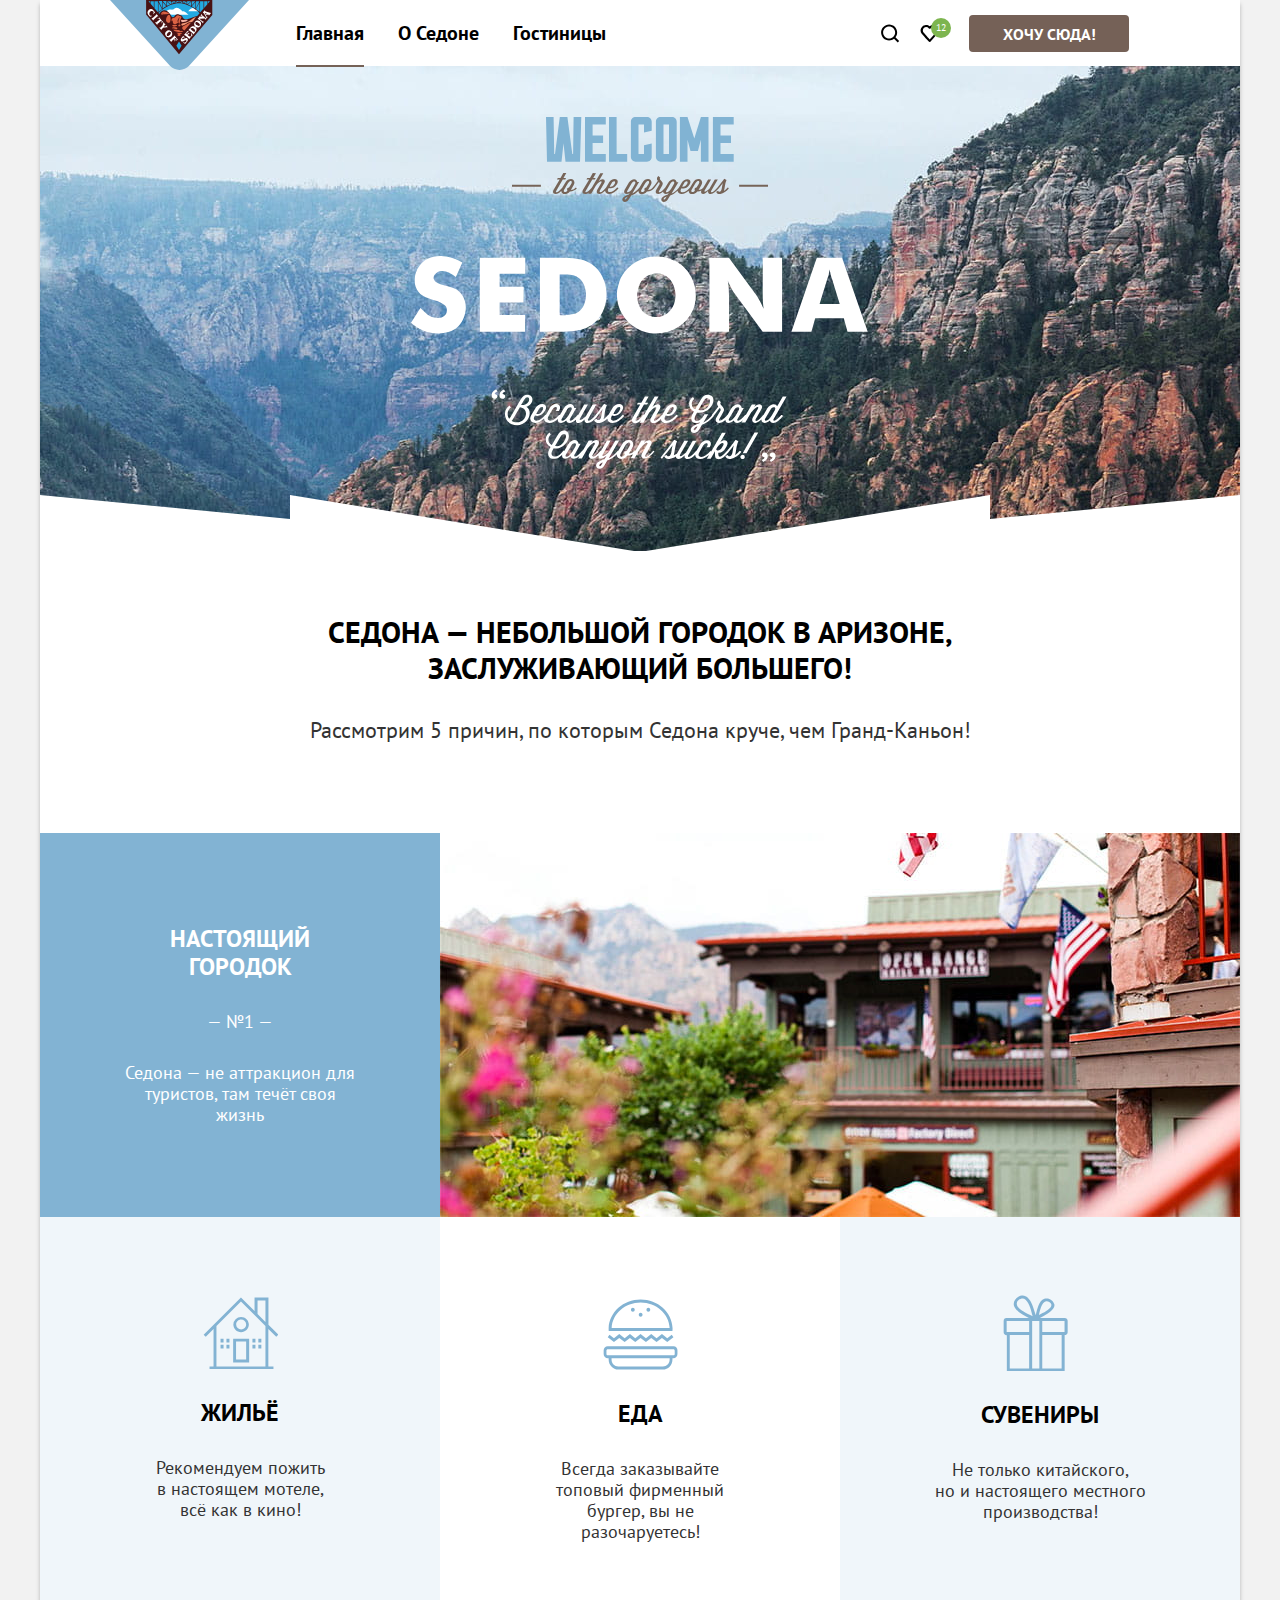
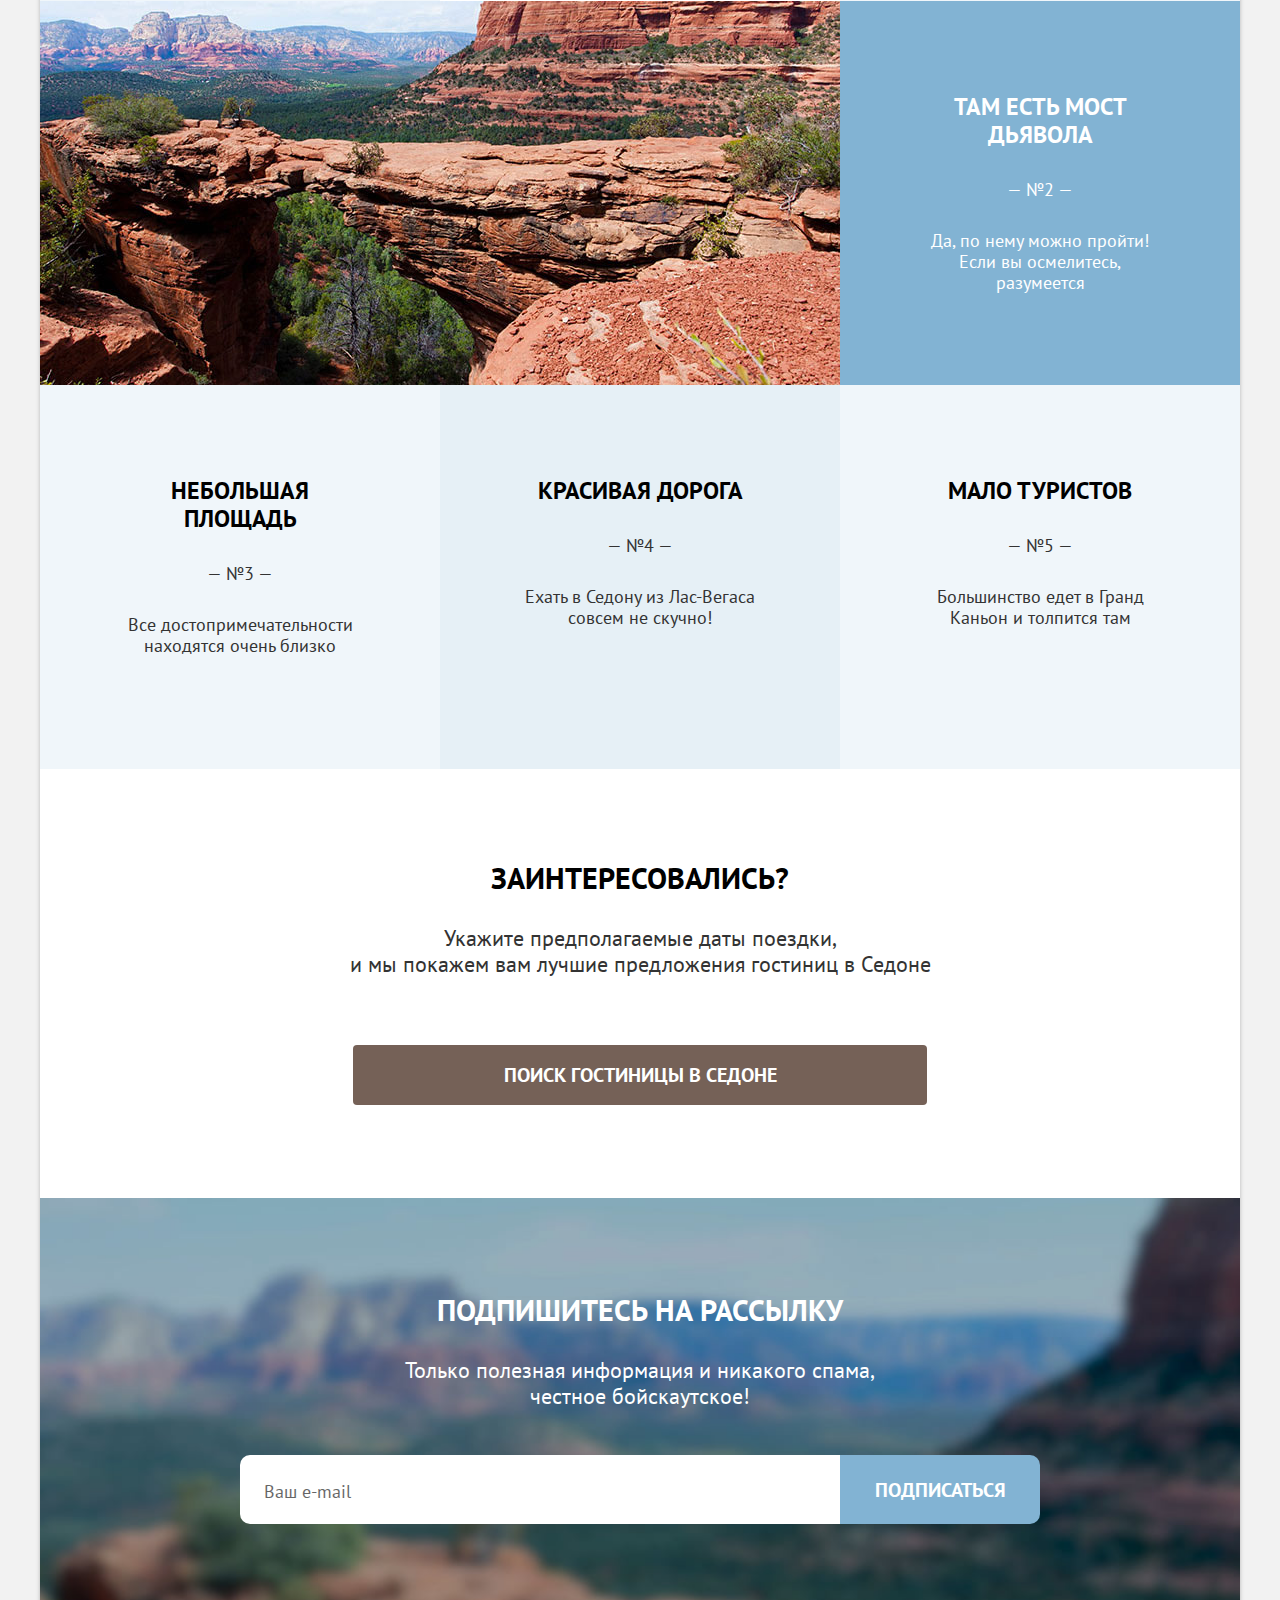
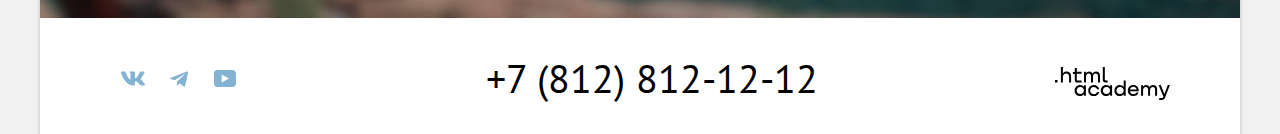
==== commit af6bb391: "Merge pull request #9 from irinka-akva/master" ====
--- a/index.html
+++ b/index.html
@@ -34,7 +34,7 @@
                   <path
                     d="m18.159 17.05-3.711-3.7c1.003-1.3 1.705-3 1.705-4.9 0-4.4-3.61-8-8.023-8C3.718.45.107 4.15.107 8.55c0 4.4 3.61 8 8.023 8 1.805 0 3.51-.6 4.914-1.7l3.71 3.7 1.404-1.5ZM8.13 14.55c-3.31 0-6.017-2.7-6.017-6s2.708-6 6.017-6c3.31 0 6.017 2.7 6.017 6s-2.707 6-6.017 6Z" />
                 </svg>
-                <span class="visually-hidden">Поиск</span>
+                <span class="visually-hidden">Поиск.</span>
               </a>
             </li>
             <li class="navigation-list-item">
@@ -44,7 +44,7 @@
                   <path
                     d="M9.58 17c-.3 0-.6-.1-.8-.4-5.42-6.1-6.72-7.5-7.03-7.9A5.4 5.4 0 0 1 6.16 0c1.31 0 2.51.5 3.52 1.3a5.47 5.47 0 0 1 9.03 4.1c0 1.3-.5 2.5-1.31 3.4l-7.02 7.9c-.2.2-.4.3-.8.3ZM3.56 7.5c.3.4 3.51 4 6.12 6.9l6.21-7c.5-.5.7-1.2.7-2 0-1.8-1.5-3.3-3.3-3.3-1 0-2 .5-2.71 1.3-.3.3-.6.4-.9.4-.3 0-.6-.2-.8-.4a3.7 3.7 0 0 0-2.71-1.3c-1.8 0-3.31 1.5-3.31 3.3-.1.9.3 1.6.7 2.1-.1 0-.1 0 0 0Z" />
                 </svg>
-                <span class="visually-hidden">Избранное</span>
+                <span class="visually-hidden">Избранное.</span>
                 <span class="navigation-counter">12</span>
               </a>
             </li>
@@ -58,10 +58,10 @@
       </header>
       <main class="main-index main-container">
         <h1 class="visually-hidden">
-          Седона - туристический городок в штате Аризона
+          Седона - туристический городок в штате Аризона.
         </h1>
         <section class="greeting">
-          <h2 class="visually-hidden">Приветствие</h2>
+          <h2 class="visually-hidden">Приветствие.</h2>
           <img class="greeting-image" src="images/welcome.svg" width="458" height="352"
             alt="Надпись: welcome to the gorgeous Sedona 'Because the Grand Canyon sucks'." />
         </section>
@@ -73,7 +73,7 @@
           <p class="best-description">Рассмотрим 5 причин, по которым Седона круче, чем Гранд-Каньон!</p>
         </section>
         <section class="advantages">
-          <h2 class="visually-hidden">Преимущества</h2>
+          <h2 class="visually-hidden">Преимущества.</h2>
           <ol class="advantages-list">
             <li class="advantages-list-item-long">
               <div class="container-advantages-list-1">
@@ -149,7 +149,7 @@
           </ol>
         </section>
         <section class="search">
-          <h2 class="visually-hidden">Поиск гостиницы</h2>
+          <h2 class="visually-hidden">Поиск гостиницы.</h2>
           <span class="search-question">Заинтересовались?</span>
           <p class="search-description">
             Укажите предполагаемые даты поездки,<br>
@@ -166,7 +166,7 @@
             честное бойскаутское!
           </p>
           <form class="newsletter-form" action="https://echo.htmlacademy.ru/" method="post">
-            <label class="visually-hidden" for="newsletter-email">Email</label>
+            <label class="visually-hidden" for="newsletter-email">Email.</label>
             <input class="newsletter-form-field" type="email" placeholder="Ваш e-mail" name="email"
               id="newsletter-email" />
             <button class="button button-primary newsletter-button" type="submit">
@@ -175,10 +175,10 @@
           </form>
         </section>
         <section class="footer-contacts">
-          <h2 class="visually-hidden">Контакты</h2>
+          <h2 class="visually-hidden">Контакты.</h2>
           <div class="footer-container">
             <section class="footer-contacts-social">
-              <h3 class="visually-hidden">Социальные сети</h3>
+              <h3 class="visually-hidden">Социальные сети.</h3>
               <ul class="footer-contacts-social-list">
                 <li class="footer-contacts-social-list-item">
                   <a class="footer-contacts-social-link" href="https://vk.com/htmlacademy">
@@ -187,7 +187,7 @@
                       <path fill-rule="evenodd" clip-rule="evenodd"
                         d="M23.45 1.45c.17-.55 0-.95-.8-.95h-2.62c-.67 0-.98.35-1.14.73 0 0-1.34 3.2-3.23 5.27-.61.6-.89.8-1.22.8-.17 0-.42-.2-.42-.74V1.45c0-.66-.18-.95-.74-.95H9.15c-.42 0-.67.3-.67.6 0 .61.95.76 1.05 2.5v3.8c0 .84-.16.99-.5.99-.88 0-3.05-3.21-4.33-6.89-.25-.71-.5-1-1.17-1H.9c-.75 0-.9.35-.9.73 0 .68.89 4.07 4.14 8.55 2.18 3.06 5.23 4.72 8.01 4.72 1.67 0 1.88-.37 1.88-1v-2.32c0-.73.16-.88.69-.88.38 0 1.05.2 2.61 1.67 1.78 1.75 2.07 2.53 3.08 2.53h2.62c.75 0 1.13-.37.91-1.1-.24-.72-1.09-1.77-2.21-3.02-.62-.7-1.54-1.47-1.81-1.86-.4-.49-.28-.7 0-1.14 0 0 3.2-4.43 3.53-5.93Z" />
                     </svg>
-                    <span class="visually-hidden">Вконтакте</span>
+                    <span class="visually-hidden">Вконтакте.</span>
                   </a>
                 </li>
                 <li class="footer-contacts-social-list-item">
@@ -197,7 +197,7 @@
                       <path
                         d="M16.79.6.84 6.75c-1.09.43-1.08 1.04-.2 1.31l4.1 1.28 9.47-5.98c.44-.27.85-.12.52.18l-7.68 6.92-.28 4.22c.41 0 .6-.19.83-.41l1.99-1.93 4.13 3.05c.77.42 1.31.2 1.5-.7l2.72-12.8C18.22.77 17.5.27 16.79.59Z" />
                     </svg>
-                    <span class="visually-hidden">Телеграм</span>
+                    <span class="visually-hidden">Телеграм.</span>
                   </a>
                 </li>
                 <li class="footer-contacts-social-list-item">
@@ -207,24 +207,24 @@
                       <path
                         d="M18.6 0H3.18C1.31 0 0 1.6 0 3.4v10.1C0 15.4 1.31 17 3.17 17h15.66c1.64 0 3.17-1.6 3.17-3.4V3.4C21.78 1.6 20.47 0 18.6 0ZM7.67 12.54V4.46L15 8.5l-7.33 4.04Z" />
                     </svg>
-                    <span class="visually-hidden">Ютюб</span>
+                    <span class="visually-hidden">Ютюб.</span>
                   </a>
                 </li>
               </ul>
             </section>
             <section class="footer-contacts-phone">
-              <h3 class="visually-hidden">Номер телефона</h3>
+              <h3 class="visually-hidden">Номер телефона.</h3>
               <a class="footer-contacts-phone-number" href="tel:+78128121212">+7 (812) 812-12-12</a>
             </section>
             <section class="footer-contacts-logo">
-              <h3 class="visually-hidden">Логотип</h3>
+              <h3 class="visually-hidden">Логотип.</h3>
               <a class="footer-contacts-logo-link" href="https://htmlacademy.ru/">
                 <svg class="footer-contacts-logo-icon" aria-hidden="true" focusable="false" width="115" height="33"
                   viewBox="0 0 115 33" xmlns="http://www.w3.org/2000/svg">
                   <path
                     d="M0 12.9v2.6h2.5v-2.6H0ZM11.6 4.5c-1.6 0-2.8.7-3.6 1.7h-.1V0h-2v15.5h2v-5.3c0-2.1 1.3-3.6 3.3-3.6 1.8 0 2.9 1.4 2.9 3.2v5.7h2V9.4c.1-3-1.8-4.9-4.5-4.9ZM26.6 4.8h-4.8V1.1h-2v3.8h-1.9v2h1.9v6c0 1.7 1 2.7 2.7 2.7h4.1v-2h-3.7c-.7 0-1.1-.4-1.1-1.1V6.8h4.8v-2ZM41.1 4.6c-1.6 0-2.9.8-3.5 2.1h-.1c-.6-1.2-1.8-2.1-3.4-2.1-1.4 0-2.5.8-3.1 1.8h-.1V4.8H29v10.6h2V10c0-2 1-3.5 2.6-3.5 1.5 0 2.4 1 2.4 2.6v6.3h2V9.8c0-2.4 1.4-3.3 2.6-3.3 1.5 0 2.4 1 2.4 2.6v6.3h2V8.9c.1-2.5-1.4-4.3-3.9-4.3ZM47.8 12.7c0 1.7 1 2.7 2.8 2.7h2v-2h-1.7c-.7 0-1.1-.4-1.1-1.1V0h-2v12.7ZM28.9 19.7c-.9-1.1-2.2-1.8-3.9-1.8-3.1 0-5.4 2.3-5.4 5.6s2.3 5.6 5.4 5.6c1.8 0 3-.8 3.8-1.9h.1v1.6h2V18.2h-2v1.5Zm-3.6 7.4c-2.2 0-3.6-1.6-3.6-3.6s1.4-3.6 3.6-3.6 3.6 1.6 3.6 3.6c0 1.9-1.4 3.6-3.6 3.6ZM44.2 22c-.5-2.4-2.6-4.1-5.4-4.1a5.4 5.4 0 0 0-5.6 5.6c0 3.1 2.2 5.6 5.6 5.6 2.8 0 4.9-1.8 5.4-4.2h-2.1a3.4 3.4 0 0 1-3.3 2.3c-2.2 0-3.6-1.6-3.6-3.6s1.4-3.6 3.6-3.6c1.6 0 2.8 1 3.3 2.2h2.1V22ZM55.1 19.7c-.9-1.1-2.2-1.8-3.9-1.8-3.1 0-5.4 2.3-5.4 5.6s2.3 5.6 5.4 5.6c1.8 0 3-.8 3.8-1.9h.1v1.6h2V18.2h-2v1.5Zm-3.6 7.4c-2.2 0-3.6-1.6-3.6-3.6s1.4-3.6 3.6-3.6 3.6 1.6 3.6 3.6c0 1.9-1.5 3.6-3.6 3.6ZM68.7 19.8c-.9-1.1-2.2-1.9-3.9-1.9-3.1 0-5.4 2.3-5.4 5.6s2.2 5.6 5.4 5.6c1.7 0 3-.8 3.8-1.8h.1v1.5h2V13.4h-2v6.4Zm-3.6 7.3c-2.2 0-3.6-1.6-3.6-3.6s1.4-3.6 3.6-3.6 3.6 1.6 3.6 3.6c-.1 2-1.5 3.6-3.6 3.6ZM78.3 17.9c-3.3 0-5.5 2.5-5.5 5.6 0 3 2.1 5.6 5.5 5.6 2.5 0 4.5-1.3 5.2-3.6h-2.1c-.5 1-1.6 1.6-3 1.6-1.9 0-3.3-1.3-3.4-2.9h8.8c.2-3.6-2-6.3-5.5-6.3Zm0 1.9c1.7 0 3 1 3.3 2.6h-6.5c.3-1.5 1.5-2.6 3.2-2.6ZM98.2 17.9c-1.6 0-2.9.8-3.6 2h-.1c-.6-1.2-1.8-2-3.4-2-1.4 0-2.5.7-3.1 1.8v-1.5h-1.9v10.6h2v-5.4c0-2 1-3.4 2.6-3.5 1.5 0 2.4 1 2.4 2.6v6.3h2v-5.6c0-2.4 1.4-3.3 2.6-3.3 1.5 0 2.4 1 2.4 2.6v6.3h2v-6.5c.1-2.6-1.4-4.4-3.9-4.4ZM109.4 27l-3.6-8.9h-2.2l4.8 11.6c-.3.9-.7 1.2-1.7 1.2h-2.5v2h2.5c1.8 0 2.8-.8 3.5-2.6l4.7-12.2h-2.1l-3.4 8.9Z" />
                 </svg>
-                <span class="visually-hidden">Логотип HTML academy</span>
+                <span class="visually-hidden">Логотип HTML academy.</span>
               </a>
             </section>
           </div>
@@ -242,14 +242,14 @@
                 <path
                   d="M13 1.2 11.8 0 6.5 5.3 1.2 0 0 1.2l5.3 5.3L0 11.8 1.2 13l5.3-5.3 5.3 5.3 1.2-1.2-5.3-5.3L13 1.2Z" />
               </svg>
-              <span class="visually-hidden">Закрыть</span>
+              <span class="visually-hidden">Закрыть.</span>
             </button>
           </div>
           <form class="modal-search-form" action="https://echo.htmlacademy.ru/" method="post">
             <label class="search-form-label" for="start-date">Дата заезда:</label>
             <div class="search-form-date-wrapper">
               <input class="search-form-input search-form-date" type="text" placeholder="27 апреля 2020"
-                name="start-date" id="start-date" />
+                name="start-date" id="start-date" required/>
               <button class="modal-button-calendar" type="button">
                 <svg class="button-calendar-icon" aria-hidden="true" focusable="false" width="15" height="15"
                   viewBox="0 0 15 15" fill="none" xmlns="http://www.w3.org/2000/svg">
@@ -267,7 +267,7 @@
             <label class="search-form-label" for="finish-date">Дата выезда:</label>
             <div class="search-form-date-wrapper">
               <input class="search-form-input search-form-date" type="text" placeholder="1 сентября 2021"
-                name="finish-date" id="finish-date" />
+                name="finish-date" id="finish-date" required/>
               <button class="modal-button-calendar" type="button">
                 <svg class="button-calendar-icon" aria-hidden="true" focusable="false" width="15" height="15"
                   viewBox="0 0 15 15" fill="none" xmlns="http://www.w3.org/2000/svg">
@@ -290,16 +290,16 @@
                   <path d="M0 0v1h13V0H0Z" />
                 </svg>
 
-                <span class="visually-hidden">Уменьшить количество</span>
+                <span class="visually-hidden">Уменьшить количество.</span>
               </button>
               <input class="search-form-input search-form-num" type="number" placeholder="2" name="adults-num"
-                id="adults-num" />
+                id="adults-num" required/>
               <button class="modal-button modal-plus-button" type="button">
                 <svg class="modal-counter-icon" aria-hidden="true" focusable="false" width="13" height="13"
                   viewBox="0 0 13 13" fill="currentColor" xmlns="http://www.w3.org/2000/svg">
                   <path d="M13 6H7V0H6v6H0v1h6v6h1V7h6V6Z" />
                 </svg>
-                <span class="visually-hidden">Увеличить количество</span>
+                <span class="visually-hidden">Увеличить количество.</span>
               </button>
             </div>
             <span class="search-form-label form-label-icon">
@@ -329,16 +329,16 @@
                   <path d="M0 0v1h13V0H0Z" />
                 </svg>
 
-                <span class="visually-hidden">Уменьшить количество</span>
+                <span class="visually-hidden">Уменьшить количество.</span>
               </button>
               <input class="search-form-input search-form-num" type="number" placeholder="1" name="children-num"
-                id="children-num" />
+                id="children-num" required/>
               <button class="modal-button modal-plus-button" type="button">
                 <svg class="modal-counter-icon" aria-hidden="true" focusable="false" width="13" height="13"
                   viewBox="0 0 13 13" fill="currentColor" xmlns="http://www.w3.org/2000/svg">
                   <path d="M13 6H7V0H6v6H0v1h6v6h1V7h6V6Z" />
                 </svg>
-                <span class="visually-hidden">Увеличить количество</span>
+                <span class="visually-hidden">Увеличить количество.</span>
               </button>
             </div>
 
--- a/styles/styles.css
+++ b/styles/styles.css
@@ -131,7 +131,6 @@
   display: flex;
   padding-left: 70px;
   padding-right: 70px;
-  box-shadow: 0 4px 4px rgba(0, 0, 0, 0.25);
 }
 
 .navigation-logo {
@@ -273,6 +272,7 @@
   padding-top: 51px;
   padding-bottom: 82px;
   background-image: url("../images/background/greeting-background.jpg");
+  background-color: #eacdbb;
   background-size: cover;
   background-repeat: no-repeat;
   text-align: center;
@@ -280,6 +280,7 @@
 
 .greeting::after {
   position: absolute;
+  width: 1200px;
   content: url("../images/background-decoration.svg");
   bottom: -5px;
   left: 0;
@@ -490,6 +491,7 @@
   line-height: 26px;
   text-align: center;
   background-image: url("../images/background/newsletter-background.jpg");
+  background-color: #b09889;
   background-size: cover;
   background-repeat: no-repeat;
   color: #FFFFFF;
@@ -695,7 +697,7 @@
 .modal {
   position: relative;
   margin: auto;
-  padding: 62px 70px 70px 70px;
+  padding: 54px 70px 70px 70px;
   background-color: #FFFFFF;
   box-shadow: 0 25px 50px rgba(0, 0, 0, 0.15);
   border-radius: 30px;
@@ -709,6 +711,7 @@
 .modal-title {
   margin: 0;
   margin-bottom: 63px;
+  margin-top: 8px;
   padding: 0;
   font-style: normal;
   font-weight: 700;
@@ -871,8 +874,10 @@
 
 .search-form-num {
   box-sizing: border-box;
+  width: 35px;
   border: 2px solid transparent;
   padding: 13px 2px 12px 2px;
+  appearance: textfield;
 }
 
 .search-form-num:hover {
@@ -953,7 +958,7 @@
 .search-form-note {
   box-sizing: border-box;
   margin: 0;
-  padding: 11px 0;
+  padding: 8px 0 11px 0;
   min-height: 40px;
   font: inherit;
   font-size: 16px;
@@ -1029,7 +1034,7 @@
   font-size: 16px;
   line-height: 21px;
   text-transform: none;
-  padding: 15px 18px 18px 22px;
+  padding: 15px 18px 23px 22px;
   box-shadow: 0 15px 30px rgba(0, 0, 0, 0.3);
   border-radius: 10px;
   width: 256px;
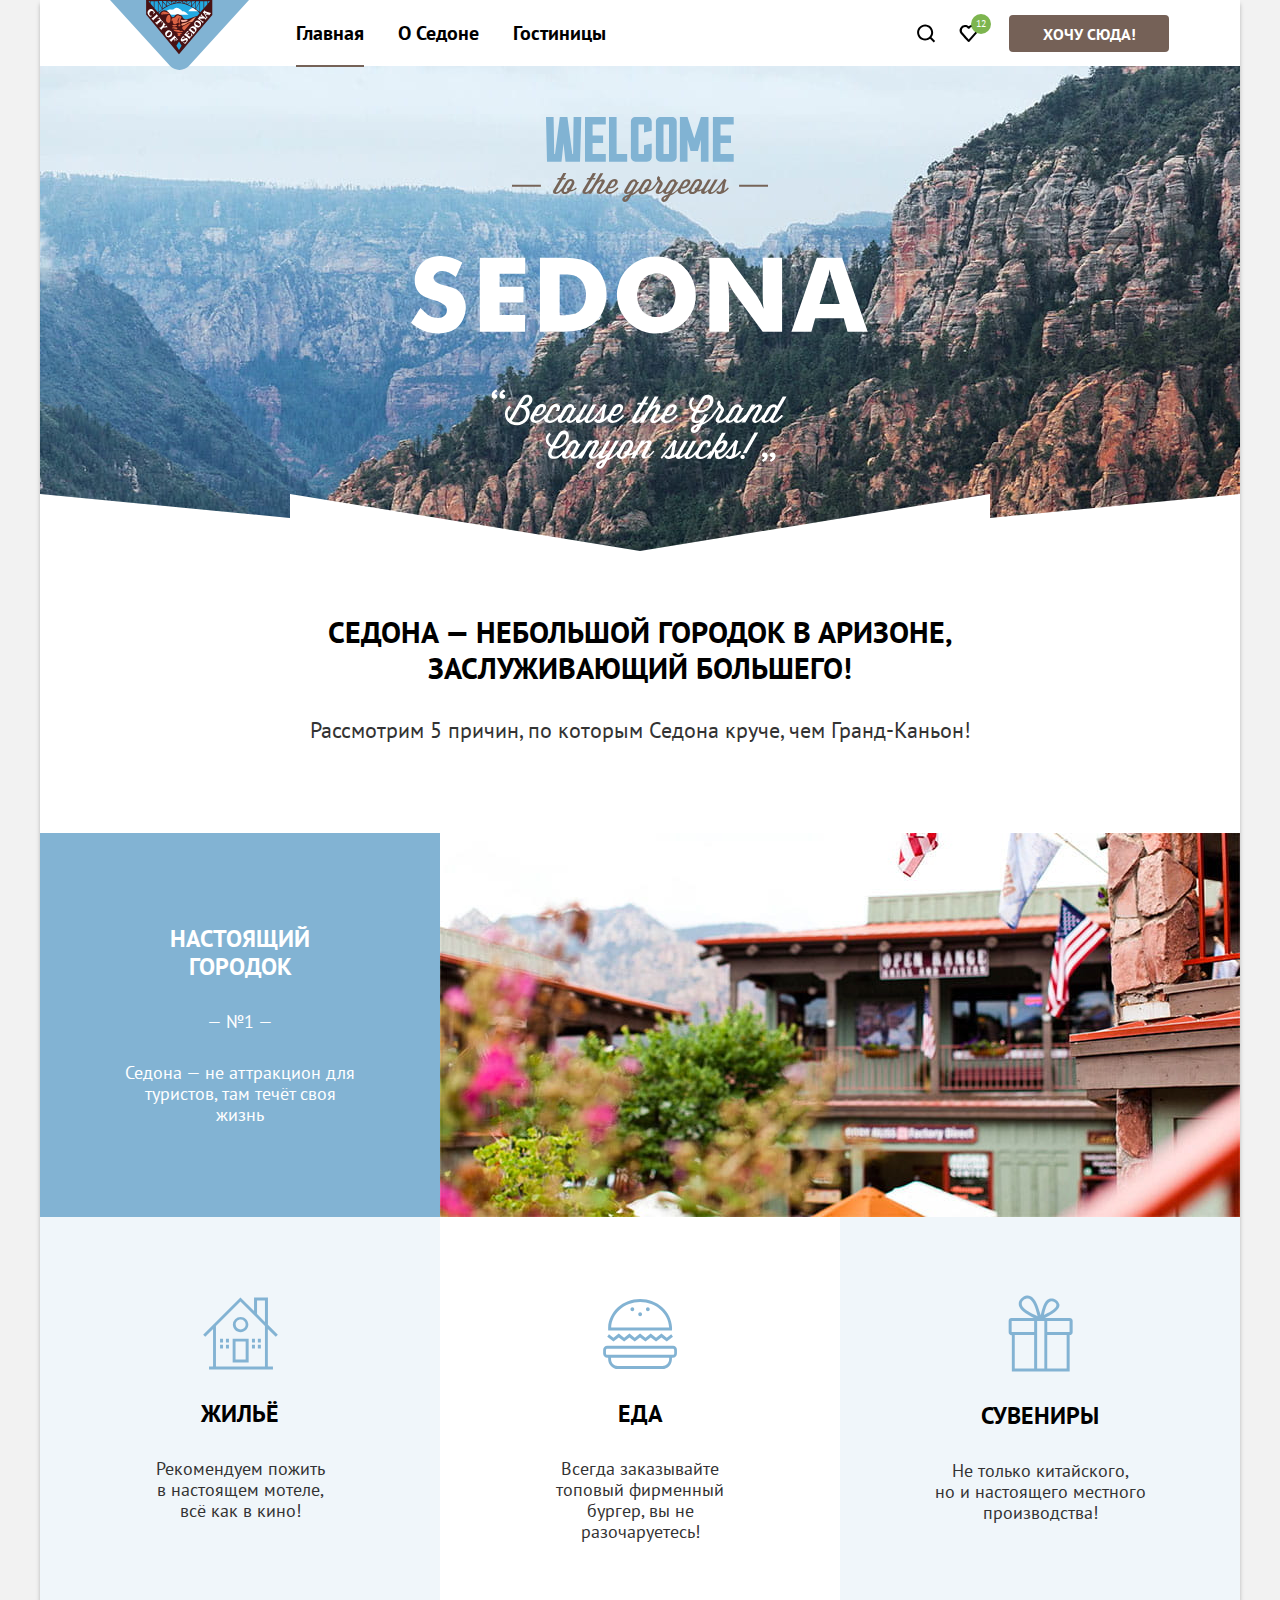
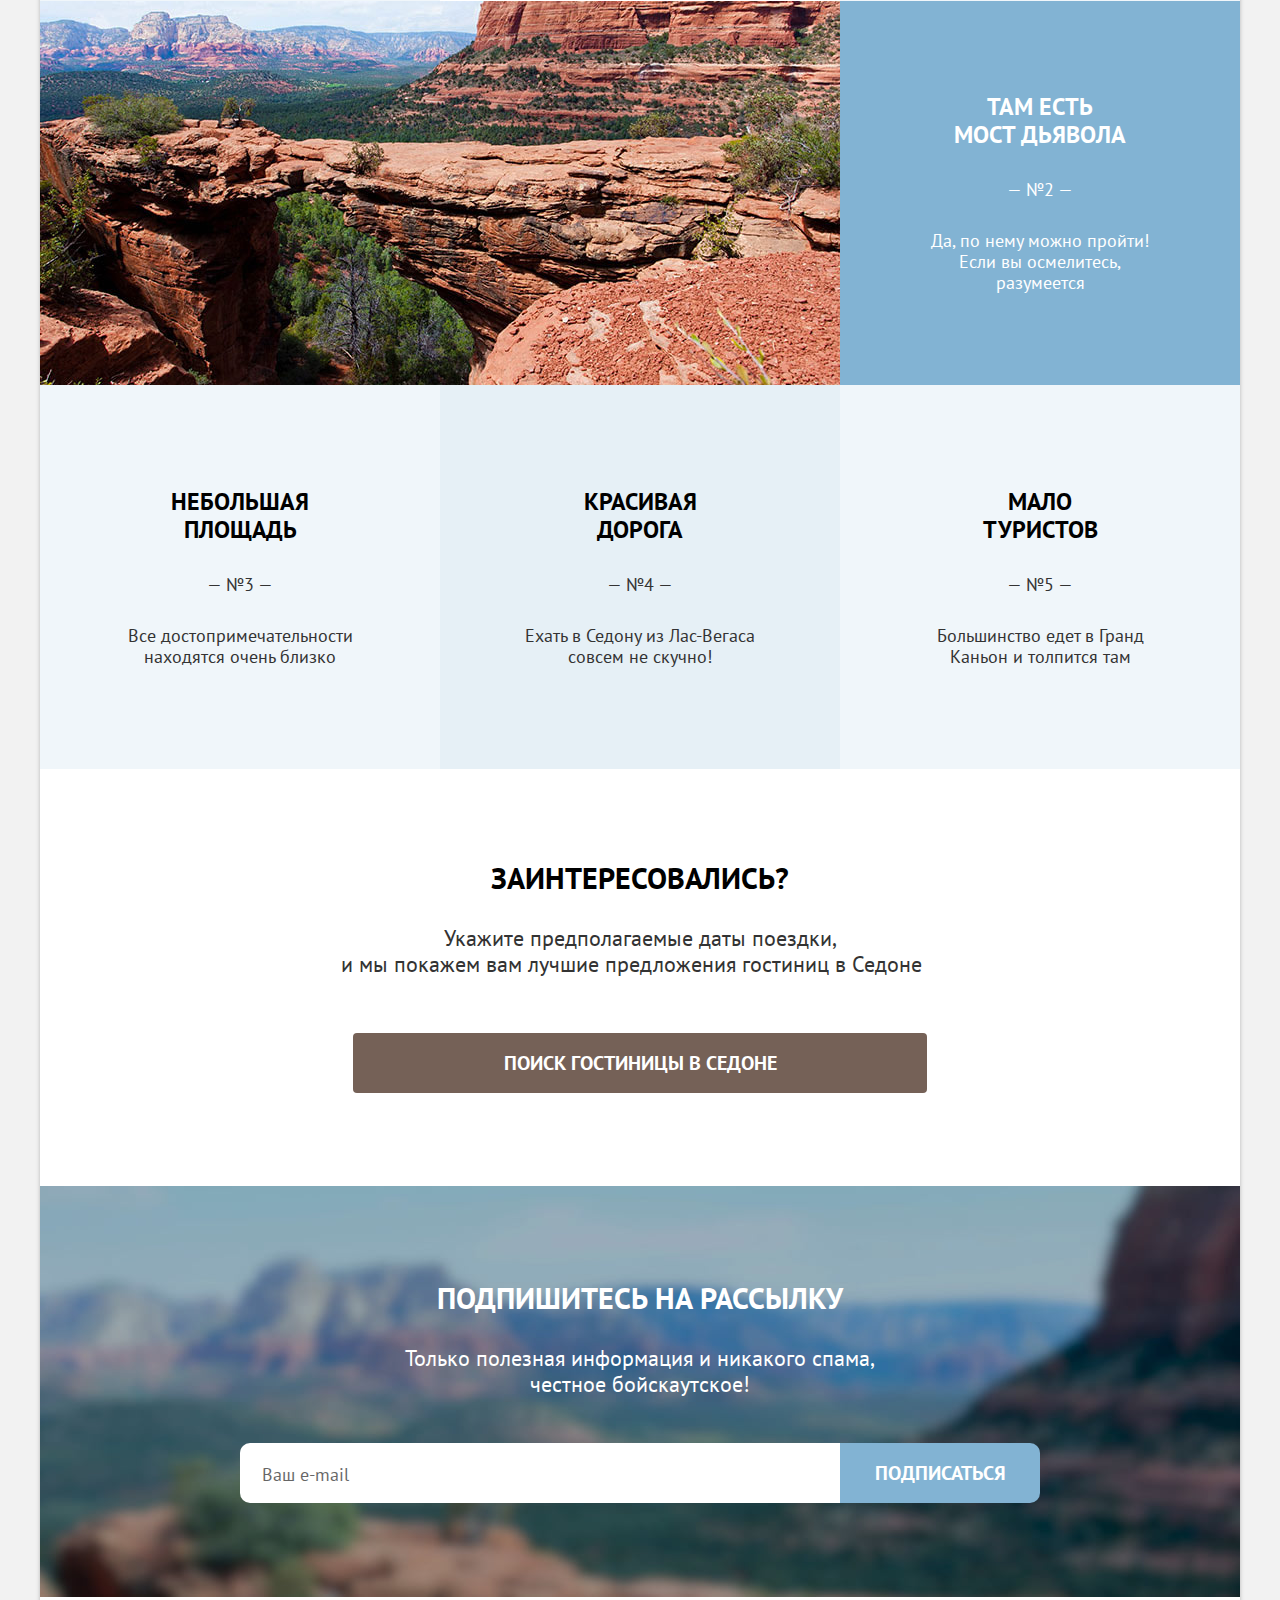
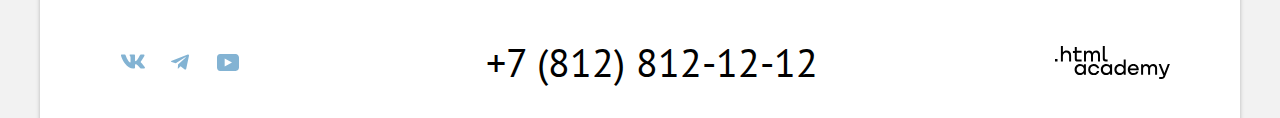
==== commit 78e4d00d: "Merge pull request #10 from irinka-akva/master" ====
--- a/index.html
+++ b/index.html
@@ -2,32 +2,33 @@
 <html lang="ru">
 
   <head>
-    <meta charset="utf-8" />
+    <meta charset="utf-8">
     <title>Седона - туристический городок в штате Аризона</title>
-    <link rel="stylesheet" href="styles/styles.css" />
+    <link rel="stylesheet" href="styles/styles.css">
+    <link rel="icon" type="image/png" sizes="32x32" href="images/favicon.png">
   </head>
 
   <body>
     <div class="common-container">
-      <header class="main-header">
+      <header>
         <nav class="navigation">
           <a class="navigation-logo" href="https://htmlacademy.ru/">
             <img class="header-logo" src="images/logo-sedona.svg" width="139" height="70"
               alt="Логотип сайта туристического городка Седона." />
           </a>
           <ul class="navigation-list">
-            <li class="navigation-list-item">
+            <li>
               <a class="navigation-link-current navigation-link-nav" href="index.html">Главная</a>
             </li>
-            <li class="navigation-list-item">
+            <li>
               <a class="navigation-link navigation-link-nav" href="#">О Седоне</a>
             </li>
-            <li class="navigation-list-item">
+            <li>
               <a class="navigation-link navigation-link-nav" href="catalog.html">Гостиницы</a>
             </li>
           </ul>
           <ul class="navigation-list navigation-user">
-            <li class="navigation-list-item">
+            <li>
               <a class="navigation-link navigation-link-user" href="#">
                 <svg class="navigation-user-icon" aria-hidden="true" focusable="false" width="19" height="19"
                   fill="currentColor" viewBox="0 0 19 19" xmlns="http://www.w3.org/2000/svg">
@@ -37,7 +38,7 @@
                 <span class="visually-hidden">Поиск.</span>
               </a>
             </li>
-            <li class="navigation-list-item">
+            <li>
               <a class="navigation-link navigation-link-user navigation-link-user-favorite" href="#">
                 <svg class="navigation-user-icon" aria-hidden="true" focusable="false" width="19" height="17"
                   fill="currentColor" viewBox="0 0 19 17" xmlns="http://www.w3.org/2000/svg">
@@ -48,7 +49,7 @@
                 <span class="navigation-counter">12</span>
               </a>
             </li>
-            <li class="navigation-list-item">
+            <li>
               <button class="button navigation-button-favourites" type="button">
                 <span class="favourites-button">Хочу сюда!</span>
               </button>
@@ -56,7 +57,7 @@
           </ul>
         </nav>
       </header>
-      <main class="main-index main-container">
+      <main class="main-container">
         <h1 class="visually-hidden">
           Седона - туристический городок в штате Аризона.
         </h1>
@@ -75,7 +76,7 @@
         <section class="advantages">
           <h2 class="visually-hidden">Преимущества.</h2>
           <ol class="advantages-list">
-            <li class="advantages-list-item-long">
+            <li>
               <div class="container-advantages-list-1">
                 <div class="container-advantages-list-item">
                   <h3 class="advantages-title">Настоящий городок</h3>
@@ -84,7 +85,7 @@
                     Седона — не аттракцион для туристов, там течёт своя жизнь
                   </p>
                 </div>
-                <img class="advantages-image" src="images/photo-sedona.jpg" width="800" height="384"
+                <img src="images/photo-sedona.jpg" width="800" height="384"
                   alt="Вид одной из улиц Седоны." />
               </div>
               <ul class="internal-advantages-list">
@@ -112,12 +113,12 @@
                 </li>
               </ul>
             </li>
-            <li class="advantages-list-item-long">
+            <li>
               <div class="container-advantages-list-2">
-                <img class="advantages-image" src="images/photo-canyon.jpg" width="800" height="384"
+                <img src="images/photo-canyon.jpg" width="800" height="384"
                   alt="Вид на мост дьявола." />
                 <div class="container-advantages-list-item">
-                  <h3 class="advantages-title">Там есть мост дьявола</h3>
+                  <h3 class="advantages-title">Там есть<br> мост дьявола</h3>
                   <span class="advantages-number">— №2 —</span>
                   <p class="advantages-description">
                     Да, по нему можно пройти! Если вы осмелитесь, разумеется
@@ -133,14 +134,14 @@
               </p>
             </li>
             <li class="advantages-list-item list-item-tipe-2">
-              <h3 class="advantages-title">Красивая дорога</h3>
+              <h3 class="advantages-title">Красивая<br> дорога</h3>
               <span class="advantages-number">— №4 —</span>
               <p class="advantages-description">
                 Ехать в Седону из Лас-Вегаса совсем не скучно!
               </p>
             </li>
             <li class="advantages-list-item">
-              <h3 class="advantages-title">Мало туристов</h3>
+              <h3 class="advantages-title">Мало<br> туристов</h3>
               <span class="advantages-number">— №5 —</span>
               <p class="advantages-description">
                 Большинство едет в Гранд Каньон и толпится там
@@ -153,12 +154,12 @@
           <span class="search-question">Заинтересовались?</span>
           <p class="search-description">
             Укажите предполагаемые даты поездки,<br>
-            и мы покажем вам лучшие предложения гостиниц в Седоне
+            и мы покажем вам лучшие предложения гостиниц в Седоне &nbsp;&nbsp;
           </p>
           <a class="button search-button" href="#">Поиск гостиницы в Седоне</a>
         </section>
       </main>
-      <footer class="main-footer">
+      <footer>
         <section class="newsletter">
           <h2 class="newsletter-title">Подпишитесь на рассылку</h2>
           <p class="newsletter-description">
@@ -182,8 +183,8 @@
               <ul class="footer-contacts-social-list">
                 <li class="footer-contacts-social-list-item">
                   <a class="footer-contacts-social-link" href="https://vk.com/htmlacademy">
-                    <svg class="navigation-icon" aria-hidden="true" focusable="false" width="24" height="15"
-                      viewBox="0 0 24 15" xmlns="http://www.w3.org/2000/svg">
+                    <svg class="navigation-icon navigation-icon-vk" aria-hidden="true" focusable="false" width="24"
+                      height="15" viewBox="0 0 24 15" xmlns="http://www.w3.org/2000/svg">
                       <path fill-rule="evenodd" clip-rule="evenodd"
                         d="M23.45 1.45c.17-.55 0-.95-.8-.95h-2.62c-.67 0-.98.35-1.14.73 0 0-1.34 3.2-3.23 5.27-.61.6-.89.8-1.22.8-.17 0-.42-.2-.42-.74V1.45c0-.66-.18-.95-.74-.95H9.15c-.42 0-.67.3-.67.6 0 .61.95.76 1.05 2.5v3.8c0 .84-.16.99-.5.99-.88 0-3.05-3.21-4.33-6.89-.25-.71-.5-1-1.17-1H.9c-.75 0-.9.35-.9.73 0 .68.89 4.07 4.14 8.55 2.18 3.06 5.23 4.72 8.01 4.72 1.67 0 1.88-.37 1.88-1v-2.32c0-.73.16-.88.69-.88.38 0 1.05.2 2.61 1.67 1.78 1.75 2.07 2.53 3.08 2.53h2.62c.75 0 1.13-.37.91-1.1-.24-.72-1.09-1.77-2.21-3.02-.62-.7-1.54-1.47-1.81-1.86-.4-.49-.28-.7 0-1.14 0 0 3.2-4.43 3.53-5.93Z" />
                     </svg>
@@ -212,11 +213,11 @@
                 </li>
               </ul>
             </section>
-            <section class="footer-contacts-phone">
+            <section>
               <h3 class="visually-hidden">Номер телефона.</h3>
               <a class="footer-contacts-phone-number" href="tel:+78128121212">+7 (812) 812-12-12</a>
             </section>
-            <section class="footer-contacts-logo">
+            <section>
               <h3 class="visually-hidden">Логотип.</h3>
               <a class="footer-contacts-logo-link" href="https://htmlacademy.ru/">
                 <svg class="footer-contacts-logo-icon" aria-hidden="true" focusable="false" width="115" height="33"
@@ -249,7 +250,7 @@
             <label class="search-form-label" for="start-date">Дата заезда:</label>
             <div class="search-form-date-wrapper">
               <input class="search-form-input search-form-date" type="text" placeholder="27 апреля 2020"
-                name="start-date" id="start-date" required/>
+                name="start-date" id="start-date" required />
               <button class="modal-button-calendar" type="button">
                 <svg class="button-calendar-icon" aria-hidden="true" focusable="false" width="15" height="15"
                   viewBox="0 0 15 15" fill="none" xmlns="http://www.w3.org/2000/svg">
@@ -267,7 +268,7 @@
             <label class="search-form-label" for="finish-date">Дата выезда:</label>
             <div class="search-form-date-wrapper">
               <input class="search-form-input search-form-date" type="text" placeholder="1 сентября 2021"
-                name="finish-date" id="finish-date" required/>
+                name="finish-date" id="finish-date" required />
               <button class="modal-button-calendar" type="button">
                 <svg class="button-calendar-icon" aria-hidden="true" focusable="false" width="15" height="15"
                   viewBox="0 0 15 15" fill="none" xmlns="http://www.w3.org/2000/svg">
@@ -293,7 +294,7 @@
                 <span class="visually-hidden">Уменьшить количество.</span>
               </button>
               <input class="search-form-input search-form-num" type="number" placeholder="2" name="adults-num"
-                id="adults-num" required/>
+                id="adults-num" required />
               <button class="modal-button modal-plus-button" type="button">
                 <svg class="modal-counter-icon" aria-hidden="true" focusable="false" width="13" height="13"
                   viewBox="0 0 13 13" fill="currentColor" xmlns="http://www.w3.org/2000/svg">
@@ -306,8 +307,8 @@
               <label class="search-form-label" for="children-num">Дети:</label>
               <span class="tooltip">
                 <button class="tooltip-toggle" type="button" aria-labelledby="tooltip-label">
-                  <svg class="tooltip-icon" width="1" height="9" viewBox="0 0 1 9" fill="none"
-                    xmlns="http://www.w3.org/2000/svg">
+                  <svg class="tooltip-icon" aria-hidden="true" focusable="false" width="1" height="9" viewBox="0 0 1 9"
+                    fill="none" xmlns="http://www.w3.org/2000/svg">
                     <g clip-path="url(#a)" fill="#fff">
                       <path d="M0 9h1V3H0v6ZM1 0H0v1h1V0Z" />
                     </g>
@@ -332,7 +333,7 @@
                 <span class="visually-hidden">Уменьшить количество.</span>
               </button>
               <input class="search-form-input search-form-num" type="number" placeholder="1" name="children-num"
-                id="children-num" required/>
+                id="children-num" required />
               <button class="modal-button modal-plus-button" type="button">
                 <svg class="modal-counter-icon" aria-hidden="true" focusable="false" width="13" height="13"
                   viewBox="0 0 13 13" fill="currentColor" xmlns="http://www.w3.org/2000/svg">
--- a/styles/styles.css
+++ b/styles/styles.css
@@ -21,11 +21,17 @@
 body {
   margin: 0;
   height: 100%;
+  min-width: 1280px;
   font-family: "PT Sans", "Arial", sans-serif;
   font-size: 18px;
   line-height: 21px;
   color: #333333;
-  background-color: #F2F2F2;
+  background-color: #f2f2f2;
+}
+
+img {
+  max-width: 100%;
+  object-fit: contain;
 }
 
 .visually-hidden {
@@ -47,7 +53,7 @@
   line-height: 20px;
   text-align: center;
   text-transform: uppercase;
-  color: #FFFFFF;
+  color: #ffffff;
   background-color: #756157;
   text-decoration: none;
   cursor: pointer;
@@ -71,51 +77,51 @@
 }
 
 .button:disabled {
-  color: #FFFFFF;
-  background-color: #E5E5E5;
+  color: #ffffff;
+  background-color: #e5e5e5;
 }
 
 .button-primary {
-  background-color: #82B3D3;
+  background-color: #82b3d3;
 }
 
 .button-primary:hover {
-  background-color: #68A2CA;
+  background-color: #68a2ca;
 }
 
 .button-primary:focus {
-  background-color: #68A2CA;
+  background-color: #68a2ca;
   outline: none;
 }
 
 .button-primary:active {
   color: rgba(255, 255, 255, 0.3);
-  background-color: #82B3D3;
+  background-color: #82b3d3;
 }
 
 .button-secondary {
-  background-color: #7DB54F;
+  background-color: #7db54f;
 }
 
 .button-secondary:hover {
-  background-color: #6C9E42;
+  background-color: #6c9e42;
 }
 
 .button-secondary:focus {
-  background-color: #6C9E42;
+  background-color: #6c9e42;
   outline: none;
 }
 
 .button-secondary:active {
   color: rgba(255, 255, 255, 0.3);
-  background-color: #7DB54F;
+  background-color: #7db54f;
 }
 
 .common-container {
   display: flex;
   flex-direction: column;
   min-height: 100%;
-  background-color: #FFFFFF;
+  background-color: #ffffff;
   margin: 0 auto;
   width: 1200px;
   box-shadow: 0 4px 4px rgba(0, 0, 0, 0.25);
@@ -136,6 +142,11 @@
 .navigation-logo {
   width: 139px;
   margin-right: 30px;
+}
+
+.navigation-logo:focus {
+  background-color: rgba(131, 179, 211, 0.12);
+  outline: none;
 }
 
 .header-logo {
@@ -173,16 +184,13 @@
   position: absolute;
   z-index: 1;
   bottom: -1px;
-  width: 68px;
+  right: 17px;
+  left: 17px;
   height: 2px;
   background-color: #756257;
   content: "";
 }
 
-.navigation-link-current-catalog::before {
-  width: 93px;
-}
-
 .navigation-link-nav {
   display: block;
   padding: 20px 17px;
@@ -194,6 +202,8 @@
 
 .navigation-link-nav:focus {
   color: #756157;
+  background-color: rgba(131, 179, 211, 0.12);
+  outline: none;
 }
 
 .navigation-link-nav:active {
@@ -205,9 +215,9 @@
 }
 
 .navigation-user {
-  max-width: 300px;
+  max-width: 340px;
+  justify-content: flex-end;
   align-items: center;
-  justify-content: flex-end;
 }
 
 .navigation-user-icon {
@@ -221,7 +231,7 @@
 
 .navigation-link-user {
   display: block;
-  min-width: 19px;
+  min-width: 22px;
   min-height: 26px;
   padding: 17px 10px;
   background-size: cover;
@@ -235,6 +245,8 @@
 
 .navigation-link-user:focus {
   color: #756157;
+  background-color: rgba(131, 179, 211, 0.12);
+  outline: none;
 }
 
 .navigation-link-user:active {
@@ -248,7 +260,7 @@
 .navigation-counter {
   position: absolute;
   box-sizing: border-box;
-  top: 15px;
+  top: 11px;
   right: -2px;
   width: 20px;
   height: 20px;
@@ -256,15 +268,16 @@
   font-weight: 400;
   font-size: 10px;
   line-height: 13px;
-  color: #FFFFFF;
-  background-color: #7DB54F;
+  color: #ffffff;
+  background-color: #7db54f;
   border-radius: 50%;
 }
 
 .navigation-button-favourites {
   min-width: 160px;
-  margin: auto;
   margin-left: 20px;
+  margin-bottom: 5px;
+  margin-top: 5px;
 }
 
 .greeting {
@@ -281,8 +294,10 @@
 .greeting::after {
   position: absolute;
   width: 1200px;
-  content: url("../images/background-decoration.svg");
-  bottom: -5px;
+  height: 57px;
+  content: "";
+  background-image: url("../images/background-decoration.svg");
+  bottom: 0;
   left: 0;
 }
 
@@ -353,12 +368,12 @@
   padding-left: 85px;
   padding-right: 85px;
   width: 400px;
-  color: #FFFFFF;
-  background-color: #82B3D3;
+  color: #ffffff;
+  background-color: #82b3d3;
 }
 
 .container-advantages-list-item .advantages-title {
-  color: #FFFFFF;
+  color: #ffffff;
 }
 
 .container-advantages-list-item,
@@ -378,6 +393,19 @@
   display: block;
   margin-bottom: 30px;
   background-image: url("../images/advantage-icons/house.svg");
+  background-position: center;
+  width: 75px;
+  height: 73px;
+  background-repeat: no-repeat;
+  margin-left: auto;
+  margin-right: auto;
+}
+
+.internal-advantages-meal {
+  display: block;
+  margin-bottom: 30px;
+  background-image: url("../images/advantage-icons/meal.svg");
+  background-position: center;
   width: 75px;
   height: 72px;
   background-repeat: no-repeat;
@@ -385,36 +413,23 @@
   margin-right: auto;
 }
 
-.internal-advantages-meal {
-  display: block;
-  margin-bottom: 30px;
-  background-image: url("../images/advantage-icons/meal.svg");
-  width: 75px;
-  height: 72px;
-  background-repeat: no-repeat;
-  margin-left: auto;
-  margin-right: auto;
-}
-
 .internal-advantages-souvenir {
   display: block;
   margin-bottom: 30px;
   background-image: url("../images/advantage-icons/souvenir.svg");
+  background-position: center;
   width: 75px;
-  height: 76px;
+  height: 77px;
   background-repeat: no-repeat;
   margin-left: auto;
   margin-right: auto;
 }
 
-.container-advantages-list-1 {
+.container-advantages-list-1,
+.container-advantages-list-2 {
   display: flex;
   flex-wrap: wrap;
-}
-
-.container-advantages-list-2 {
-  display: flex;
-  flex-wrap: wrap;
+  background-color: #82b3d3;
 }
 
 .internal-advantages-list-item {
@@ -436,15 +451,12 @@
 }
 
 .list-item-tipe-1 {
-  background-color: #FFFFFF;
+  background-color: #ffffff;
 }
 
 .advantages-list-item {
   box-sizing: border-box;
-  padding-top: 92px;
-  padding-bottom: 50px;
-  padding-left: 85px;
-  padding-right: 85px;
+  padding: 103px 85px 102px 85px;
   width: 400px;
   background-color: rgba(131, 179, 211, 0.12);
 }
@@ -481,7 +493,7 @@
 
 .search-description {
   margin: 0;
-  margin-bottom: 68px;
+  margin-bottom: 56px;
 }
 
 .newsletter {
@@ -494,7 +506,7 @@
   background-color: #b09889;
   background-size: cover;
   background-repeat: no-repeat;
-  color: #FFFFFF;
+  color: #ffffff;
 }
 
 .newsletter-form {
@@ -504,11 +516,10 @@
 }
 
 .newsletter-form-field {
-  padding: 20px 22px 19px 22px;
+  padding: 15px 22px 15px 20px;
   border: 2px solid transparent;
   border-radius: 10px 0 0 10px;
   font: inherit;
-
 }
 
 .newsletter-form-field::placeholder {
@@ -517,16 +528,19 @@
   line-height: 21px;
   color: #000000;
   opacity: 0.6;
-
 }
 
 .newsletter-form-field:hover {
-  border: 2px solid #68A2CA;
+  border: 2px solid #68a2ca;
 }
 
 .newsletter-form-field:focus {
-  border: 2px solid #68A2CA;
-  outline: none;
+  border: 2px solid #68a2ca;
+  outline: none;
+}
+
+.newsletter-form-field:not(:placeholder-shown) {
+  background-color: #ffffff;
 }
 
 .newsletter-form-field:disabled {
@@ -536,18 +550,22 @@
 }
 
 .newsletter-form-field:invalid {
-  border: 2px solid #BF3535;
-  color: #BF3535;
+  border: 2px solid #bf3535;
+  color: #bf3535;
   outline: none;
 }
 
 .newsletter-form-field-catalog {
-  background-color: #F2F2F2;
+  background-color: #f2f2f2;
 }
 
 .newsletter-button {
+  padding: 12px 15px;
   border-radius: 0 10px 10px 0;
-  padding: 12px 15px;
+
+  font-size: 20px;
+  line-height: 36px;
+  font-style: normal;
 }
 
 .newsletter-title,
@@ -569,19 +587,14 @@
   margin-bottom: 46px;
 }
 
-.newsletter-button {
-  font-size: 20px;
-  line-height: 36px;
-}
-
 .footer-container {
   display: flex;
   justify-content: space-between;
 }
 
 .footer-contacts {
-  padding-top: 40px;
-  padding-bottom: 30px;
+  padding-top: 45px;
+  padding-bottom: 35px;
   padding-right: 70px;
   padding-left: 70px;
 }
@@ -604,27 +617,26 @@
 
 .navigation-icon {
   position: absolute;
-  margin: auto;
-  top: 0;
-  bottom: 0;
-  right: 0;
-  left: 0;
+  top: 12px;
+  left: 15px;
+
+  fill: #83b3d3;
+}
+
+.navigation-icon-vk {
+  left: 11px;
 }
 
 .footer-contacts-social-list-item {
   position: relative;
 }
 
-.navigation-icon {
-  fill: #83B3D3;
-}
-
 .footer-contacts-social-link:hover .navigation-icon {
-  fill: #68A2CA;
+  fill: #68a2ca;
 }
 
 .footer-contacts-social-link:focus .navigation-icon {
-  fill: #68A2CA;
+  fill: #68a2ca;
 }
 
 .footer-contacts-social-link:active .navigation-icon {
@@ -656,7 +668,7 @@
 
 .footer-contacts-logo-link {
   display: block;
-  padding-top: 9px;
+  padding-top: 4px;
   min-width: 115px;
   min-height: 34px;
 }
@@ -698,7 +710,7 @@
   position: relative;
   margin: auto;
   padding: 54px 70px 70px 70px;
-  background-color: #FFFFFF;
+  background-color: #ffffff;
   box-shadow: 0 25px 50px rgba(0, 0, 0, 0.15);
   border-radius: 30px;
 }
@@ -726,7 +738,7 @@
   padding: 20px;
   width: 53px;
   height: 53px;
-  background-color: #F2F2F2;
+  background-color: #f2f2f2;
   border: none;
   border-radius: 50%;
   cursor: pointer;
@@ -743,16 +755,16 @@
 }
 
 .modal-close-button:hover {
-  background-color: #E6E6E6;
+  background-color: #e6e6e6;
 }
 
 .modal-close-button:focus {
-  background-color: #E6E6E6;
-  outline: 3px solid #83B3D3;
+  background-color: #e6e6e6;
+  outline: 3px solid #83b3d3;
 }
 
 .modal-close-button:active {
-  background-color: #E6E6E6;
+  background-color: #e6e6e6;
   outline: none;
 }
 
@@ -766,6 +778,7 @@
 }
 
 .search-form-label {
+  padding-right: 7px;
   font: inherit;
   font-weight: 700;
   font-size: 20px;
@@ -777,16 +790,16 @@
 
 .search-form-input {
   padding: 15px 40px 14px 19px;
-  font-family: "PT Sans";
+  font-family: "PT Sans", "Arial", sans-serif;
   font-size: 18px;
   line-height: 21px;
   color: #000000;
-  background-color: #F2F2F2;
+  background-color: #f2f2f2;
   border: none;
 }
 
 .search-form-input::placeholder {
-  font-family: "PT Sans";
+  font-family: "PT Sans", "Arial", sans-serif;
   font-size: 18px;
   line-height: 21px;
   color: #000000;
@@ -807,25 +820,30 @@
 .search-form-date-wrapper {
   position: relative;
   grid-column: 2/5;
+  align-self: center;
 }
 
 .search-form-date:hover {
-  background-color: #E6E6E6;
+  background-color: #e6e6e6;
 }
 
 .search-form-date:focus {
-  background-color: #E6E6E6;
-  outline: 3px solid #83B3D3;
+  background-color: #e6e6e6;
+  outline: 3px solid #83b3d3;
 }
 
 .search-form-date:not(:placeholder-shown) {
-  background-color: #FFFFFF;
+  background-color: #ffffff;
   outline: 2px solid #000000;
 }
 
 .search-form-date:disabled {
-  background-color: #E6E6E6;
+  background-color: #e6e6e6;
   opacity: 0.3;
+}
+
+.search-form-date:invalid {
+  background-color: #f2f2f2;
 }
 
 .modal-button-calendar {
@@ -840,12 +858,12 @@
 }
 
 .modal-button-calendar:hover .button-calendar-icon {
-  background-color: #E6E6E6;
+  background-color: #e6e6e6;
 }
 
 .modal-button-calendar:focus .button-calendar-icon {
-  background-color: #E6E6E6;
-  outline: 3px solid #83B3D3;
+  background-color: #e6e6e6;
+  outline: 3px solid #83b3d3;
 }
 
 .modal-button-calendar:focus {
@@ -853,7 +871,7 @@
 }
 
 .modal-button-calendar:active .button-calendar-icon {
-  background-color: #E6E6E6;
+  background-color: #e6e6e6;
   outline: none;
 }
 
@@ -869,6 +887,7 @@
   width: 44px;
   flex-grow: 1;
   text-align: center;
+  background-color: #f2f2f2;
   border: none;
 }
 
@@ -877,26 +896,27 @@
   width: 35px;
   border: 2px solid transparent;
   padding: 13px 2px 12px 2px;
-  appearance: textfield;
+  -webkit-appearance: textfield;
+          appearance: textfield;
 }
 
 .search-form-num:hover {
-  background-color: #E6E6E6;
+  background-color: #e6e6e6;
 }
 
 .search-form-num:focus {
-  background-color: #E6E6E6;
-  border: 2px solid #83B3D3;
+  background-color: #e6e6e6;
+  border: 2px solid #83b3d3;
   outline: none;
 }
 
 .search-form-num:not(:placeholder-shown) {
-  background-color: #FFFFFF;
+  background-color: #ffffff;
   border: 2px solid #000000;
 }
 
 .search-form-num:disabled {
-  background-color: #E6E6E6;
+  background-color: #e6e6e6;
   opacity: 0.3;
 }
 
@@ -933,7 +953,7 @@
 
 .modal-button:focus .modal-counter-icon {
   opacity: 1;
-  outline: 3px solid #83B3D3;
+  outline: 3px solid #83b3d3;
 }
 
 .modal-button:focus {
@@ -951,7 +971,8 @@
 
 .search-form-num::-webkit-outer-spin-button,
 .search-form-num::-webkit-inner-spin-button {
-  appearance: none;
+  -webkit-appearance: none;
+          appearance: none;
   margin: 0;
 }
 
@@ -967,7 +988,7 @@
 }
 
 .search-form-note-error {
-  color: #FF5757;
+  color: #ff5757;
 }
 
 .modal-search-button {
@@ -980,21 +1001,21 @@
 }
 
 .modal-search-button:hover {
-  background-color: #68A2CA;
+  background-color: #68a2ca;
 }
 
 .modal-search-button:focus {
-  background-color: #68A2CA;
+  background-color: #68a2ca;
   outline: 3px solid #756257;
 }
 
 .modal-search-button:active {
-  background-color: #68A2CA;
+  background-color: #68a2ca;
   color: rgba(255, 255, 255, 0.3);
 }
 
 .modal-search-button:disabled {
-  background-color: #68A2CA;
+  background-color: #68a2ca;
   color: rgba(255, 255, 255, 0.3);
 }
 
@@ -1007,27 +1028,26 @@
 
 .tooltip-toggle {
   border: none;
-  background-color: #83B3D3;
+  background-color: #83b3d3;
   width: 25px;
   height: 25px;
   padding: 0;
   margin: 0;
-  margin-left: 12px;
-  margin-top: 3px;
+  margin-top: 1px;
   display: block;
   border-radius: 50%;
 }
 
 .tooltip-toggle:hover,
 .tooltip-toggle:focus {
-  background-color: #68A2CA;
+  background-color: #68a2ca;
   outline: none;
 }
 
 .tooltip-text {
   box-sizing: border-box;
   background-color: #333333;
-  color: #FFFFFF;
+  color: #ffffff;
   font: inherit;
   font-style: normal;
   font-weight: 400;
@@ -1039,13 +1059,13 @@
   border-radius: 10px;
   width: 256px;
   position: absolute;
-  margin-top: 15px;
-  left: 65%;
+  margin-top: 16px;
+  left: 50%;
   transform: translateX(-50%);
   display: none;
 }
 
-.tooltip-text:before {
+.tooltip-text::before {
   content: url("../images/tooltip-corner.svg");
   width: 19px;
   height: 9px;
@@ -1068,13 +1088,13 @@
 /* Catalog page */
 
 .inner-header-filters {
-  padding: 70px;
+  padding: 70px 70px 55px 70px;
   padding-top: 35px;
   background-image: url("../images/background/filters-background.jpg");
   background-size: cover;
   background-repeat: no-repeat;
   background-color: #756157;
-  color: #FFFFFF;
+  color: #ffffff;
 }
 
 .inner-header {
@@ -1084,7 +1104,7 @@
 
 .inner-header-title {
   margin: 0;
-  margin-bottom: 10px;
+  margin-bottom: 5px;
   font-weight: 700;
   font-size: 60px;
   line-height: 78px;
@@ -1095,34 +1115,37 @@
   align-items: center;
   flex-wrap: wrap;
   margin: 0;
-  margin-bottom: 40px;
+  margin-bottom: 36px;
   padding: 0;
-  max-width: 400px;
+  max-width: 1000px;
   list-style-type: none;
+}
+
+.breadcrumbs-home-icon {
+  padding-top: 5px;
 }
 
 .breadcrumbs-item a {
   display: block;
-  min-width: 12px;
-  min-height: 12px;
+  min-width: 13px;
+  min-height: 13px;
   font-family: inherit;
   font-size: 16px;
   line-height: 21px;
-  color: #FFFFFF;
+  color: #ffffff;
   text-decoration: none;
 }
 
 .breadcrumbs-item:not(:last-child) .breadcrumbs-link {
   position: relative;
   margin-right: 20px;
-  padding: 4px;
+  padding: 3px;
 }
 
 .breadcrumbs-item:not(:last-child) .breadcrumbs-link::after {
   position: absolute;
   content: url("../images/arrow-right.svg");
   right: -13px;
-
 }
 
 .breadcrumbs-item:not(:last-child) .breadcrumbs-link:hover {
@@ -1130,7 +1153,7 @@
 }
 
 .breadcrumbs-item:not(:last-child) .breadcrumbs-link:focus {
-  color: #FFFFFF;
+  color: #ffffff;
 }
 
 .breadcrumbs-item:not(:last-child) .breadcrumbs-link:active {
@@ -1139,6 +1162,7 @@
 
 .filters-form-container {
   display: flex;
+  flex-wrap: wrap;
 }
 
 .filters-form-group {
@@ -1155,9 +1179,11 @@
 
 .filters-form-title {
   margin-bottom: 30px;
+  padding: 0;
   font-weight: 700;
   font-size: 20px;
   line-height: 26px;
+  text-transform: capitalize;
 }
 
 .filters-price .filters-form-title {
@@ -1176,7 +1202,7 @@
   left: 0;
   width: 20px;
   height: 20px;
-  background-color: #FFFFFF;
+  background-color: #ffffff;
   border-radius: 4px;
 }
 
@@ -1196,12 +1222,12 @@
   left: 5px;
   width: 10px;
   height: 10px;
-  background-color: #3F5E72;
+  background-color: #3f5e72;
   border-radius: 50%;
   content: "";
 }
 
-.filters-form-item:not(:last-child) {
+.filters-form-item {
   margin-bottom: 15px;
 }
 
@@ -1211,7 +1237,7 @@
 
 .control-item:focus + .control-mark {
   background-color: rgba(255, 255, 255, 0.6);
-  outline: 3px solid #83B3D3;
+  outline: 3px solid #83b3d3;
 }
 
 .control-item:active + .control-mark {
@@ -1230,29 +1256,30 @@
   box-sizing: border-box;
   width: 144px;
   height: 48px;
-  padding: 14px 38px 13px 18px;
-  margin-bottom: 32px;
-  border: 2px solid #FFFFFF;
-  font-family: "PT Sans";
+  padding: 14px 38px 13px 16px;
+  margin-bottom: 28px;
+  border: 2px solid #ffffff;
+  font-family: "PT Sans", "Arial", sans-serif;
   font-size: 18px;
-  color: #FFFFFF;
+  color: #ffffff;
   background-color: transparent;
-  appearance: textfield;
+  -webkit-appearance: textfield;
+          appearance: textfield;
 }
 
 .range-input::placeholder {
-  font-family: "PT Sans";
+  font-family: "PT Sans", "Arial", sans-serif;
   font-size: 18px;
-  color: #FFFFFF;
+  color: #ffffff;
 }
 
 .range-input-min {
-  border-right: 1px solid #FFFFFF;
+  border-right: 1px solid #ffffff;
   border-radius: 4px 0 0 4px;
 }
 
 .range-input-max {
-  border-left: 1px solid #FFFFFF;
+  border-left: 1px solid #ffffff;
   border-radius: 0 4px 4px 0;
 }
 
@@ -1261,10 +1288,10 @@
 }
 
 .range-input:focus {
-  box-shadow: 0 0 0 3px #81B3D2,
-    inset 0 0 0 3px #81B3D2;
-  outline: none;
-  border-color: #FFFFFF;
+  box-shadow: 0 0 0 3px #81b3d2,
+    inset 0 0 0 3px #81b3d2;
+  outline: none;
+  border-color: #ffffff;
 }
 
 .range-input:not(:placeholder-shown) {
@@ -1277,20 +1304,21 @@
 
 .range-input-label {
   position: absolute;
-  right: 15px;
+  right: 17px;
   top: 12px;
   font: inherit;
   font-style: normal;
   font-weight: 400;
   font-size: 18px;
   line-height: 21px;
-  color: #FFFFFF;
+  color: #ffffff;
   opacity: 0.3;
 }
 
 .range-input::-webkit-outer-spin-button,
 .range-input::-webkit-inner-spin-button {
-  appearance: none;
+  -webkit-appearance: none;
+          appearance: none;
   margin: 0;
 }
 
@@ -1303,14 +1331,14 @@
 .range-bar {
   position: absolute;
   height: 4px;
-  background-color: #FFFFFF;
+  background-color: #ffffff;
 }
 
 .range-toggle {
   position: absolute;
   width: 20px;
   height: 20px;
-  background: #FFFFFF;
+  background: #ffffff;
   border: none;
   border-radius: 5px;
   cursor: pointer;
@@ -1321,12 +1349,12 @@
 }
 
 .range-toggle:focus {
-  border: 3px solid #83B3D3;
+  border: 3px solid #83b3d3;
   box-shadow: 0 4px 10px rgba(0, 0, 0, 0.25);
 }
 
 .range-toggle:active {
-  border: 2px solid #83B3D3;
+  border: 2px solid #83b3d3;
   box-shadow: 0 7px 15px rgba(0, 0, 0, 0.4);
 }
 
@@ -1337,13 +1365,13 @@
 
 .toggle-max {
   top: -8px;
-  right: -10px;
+  right: -8px;
 }
 
 .button-submit {
   min-width: 160px;
   padding: 14px 15px;
-  margin-bottom: 20px;
+  margin-bottom: 18px;
   margin-top: 60px;
 }
 
@@ -1351,7 +1379,7 @@
   font-family: inherit;
   font-size: 16px;
   line-height: 20px;
-  color: #FFFFFF;
+  color: #ffffff;
   background-color: transparent;
   border: 3px solid transparent;
   border-radius: 4px;
@@ -1359,23 +1387,24 @@
 }
 
 .button-reset:hover {
-  color: #FFFFFF;
+  color: #ffffff;
   opacity: 0.6;
 }
 
 .button-reset:focus {
-  color: #FFFFFF;
-  border: 3px solid #83B3D3;
+  color: #ffffff;
+  border: 3px solid #83b3d3;
   outline: none;
 }
 
 .button-reset:active {
-  color: #FFFFFF;
+  color: #ffffff;
   opacity: 0.3;
-
 }
 
 .filters-button-wrapper {
+  display: flex;
+  flex-direction: column;
   text-align: center;
 }
 
@@ -1391,12 +1420,12 @@
 
 .filters-price {
   min-width: 288px;
-  margin-right: 70px;
+  margin-right: 67px;
 }
 
 .select-catalog {
   display: flex;
-  padding-top: 50px;
+  padding-top: 55px;
   padding-left: 72px;
   padding-right: 72px;
   flex-direction: column;
@@ -1405,39 +1434,41 @@
 .select-catalog-wrapper {
   display: flex;
   flex-wrap: wrap;
-  margin-bottom: 56px;
+  margin-bottom: 53px;
 }
 
 .control-select {
   box-sizing: border-box;
   min-width: 290px;
-  padding: 14px 40px 14px 20px;
-  border: 2px solid #E5E5E5;
+  padding: 12px 40px 12px 18px;
+  align-self: center;
+  border: 2px solid #e5e5e5;
   border-radius: 4px;
-  font-family: "PT Sans";
+  font-family: "PT Sans", "Arial", sans-serif;
   font-size: 18px;
   line-height: 21px;
   color: #333333;
   background-image: url("../images/arrow-down.svg");
   background-repeat: no-repeat;
-  background-position: right 21px center;
-  appearance: none;
+  background-position: right 18px center;
+  -webkit-appearance: none;
+          appearance: none;
 }
 
 .control-select:hover,
 .pagination-select:hover {
-  border: 2px solid #68A2CA;
+  border: 2px solid #68a2ca;
 }
 
 .control-select:focus,
 .pagination-select:focus {
-  border: 2px solid #68A2CA;
+  border: 2px solid #68a2ca;
   outline: none;
 }
 
 .control-select:active,
 .pagination-select:active {
-  border: 2px solid #3F5E72;
+  border: 2px solid #3f5e72;
 }
 
 .control-select:disabled,
@@ -1447,6 +1478,7 @@
 }
 
 .select-quantity {
+  align-self: center;
   margin: 0;
   margin-right: 191px;
   max-width: 370px;
@@ -1469,11 +1501,12 @@
   width: 48px;
   height: 48px;
   margin-right: 8px;
+  margin-bottom: 5px;
   background-repeat: no-repeat;
   background-position: center;
   background-size: 16px 14px;
-  background-color: #FFFFFF;
-  border: 2px solid #E5E5E5;
+  background-color: #ffffff;
+  border: 2px solid #e5e5e5;
   border-radius: 4px;
 }
 
@@ -1482,7 +1515,7 @@
 }
 
 .button-select:focus {
-  border: 2px solid #68A2CA;
+  border: 2px solid #68a2ca;
 }
 
 .button-select:active {
@@ -1530,19 +1563,50 @@
 .hotel-card-title {
   margin: 0;
   margin-bottom: 16px;
+  margin-top: 16px;
   font-weight: 700;
   font-size: 24px;
   line-height: 28px;
   color: #000000;
 }
 
-.hotel-card-image {
-  margin-bottom: 16px;
+.hotel-card-link {
+  text-decoration: none;
+  color: #000000;
+}
+
+.hotel-card-link:hover {
+  color: #756157;
+}
+
+.hotel-card-link:focus {
+  color: #756157;
+}
+
+.hotel-card-link:active {
+  color: rgba(117, 97, 87, 0.3);
+}
+
+.hotel-card-image,
+.hotel-image-link {
+  display: block;
+}
+
+.hotel-image-link:hover {
+  outline: 3px solid #83b3d3;
+}
+
+.hotel-image-link:focus {
+  outline: 3px solid #2b97de;
+}
+
+.hotel-image-link:active {
+  outline: 3px solid #06446d;
 }
 
 .hotel-card-rating {
   padding: 9px 22px 8px 23px;
-  background-color: #F2F2F2;
+  background-color: #f2f2f2;
   font-size: 16px;
   line-height: 20px;
   text-align: center;
@@ -1555,6 +1619,7 @@
   flex-wrap: wrap;
   margin: 0;
   padding: 0;
+  max-width: 600px;
   list-style-type: none;
 }
 
@@ -1562,6 +1627,7 @@
   position: relative;
   display: flex;
   flex-wrap: wrap;
+  margin-bottom: 19px;
 }
 
 .pagination-all::before {
@@ -1569,68 +1635,77 @@
   width: 1055px;
   height: 0;
   top: -30px;
-  border-bottom: 1px solid #E6E6E6;
+  border-bottom: 1px solid #e6e6e6;
   content: "";
 }
 
 .pagination-link {
   display: block;
   box-sizing: border-box;
-  width: 60px;
-  height: 60px;
-  padding-top: 11px;
+  min-width: 60px;
+  max-width: 150px;
+  min-height: 60px;
+  padding: 11px 18px 12px 18px;
   font-weight: 700;
   font-size: 20px;
   line-height: 36px;
   text-align: center;
   text-transform: uppercase;
-  background-color: #82B3D3;
-  color: #FFFFFF;
+  background-color: #82b3d3;
+  color: #ffffff;
   border-radius: 4px;
   cursor: pointer;
   text-decoration: none;
 }
 
+.pagination-item {
+  margin-bottom: 5px;
+}
+
 .pagination-item:not(:last-child) {
   margin-right: 8px;
 }
 
 .pagination-item:not(:first-child) .pagination-link {
-  border: 1px solid #82B3D3;
+  border: 1px solid #82b3d3;
 }
 
 .pagination-item:not(:first-child) .pagination-link:hover {
-  background-color: #68A2CA;
+  background-color: #68a2ca;
 }
 
 .pagination-item:not(:first-child) .pagination-link:focus {
-  background-color: #68A2CA;
+  background-color: #68a2ca;
   outline: none;
 }
 
 .pagination-item:not(:first-child) .pagination-link:active {
-  background-color: #82B3D3;
+  background-color: #82b3d3;
   color: rgba(255, 255, 255, 0.3);
 }
 
 .pagination-select {
+  box-sizing: border-box;
   min-width: 160px;
-  padding: 14px 20px;
+  max-width: 250px;
+  padding: 9px 20px 14px 20px;
   padding-right: 40px;
-  border: 2px solid #E5E5E5;
+  align-self: center;
+  border: 2px solid #e5e5e5;
   border-radius: 4px;
-  font-family: "PT Sans";
+  font-family: "PT Sans", "Arial", sans-serif;
   font-size: 18px;
   line-height: 21px;
   background-image: url("../images/arrow-down.svg");
   background-repeat: no-repeat;
-  background-position: right 21px center;
-  appearance: none;
+  background-position: right 18px center;
+  -webkit-appearance: none;
+          appearance: none;
 }
 
 .pagination-current {
   color: #000000;
-  background-color: #F2F2F2;
+  background-color: #f2f2f2;
 }
 
 .pagination-label {
@@ -1638,6 +1713,7 @@
   margin-right: 51px;
   padding-top: 20px;
   padding-bottom: 17px;
+  max-width: 250px;
 }
 
 .newsletter-catalog {
